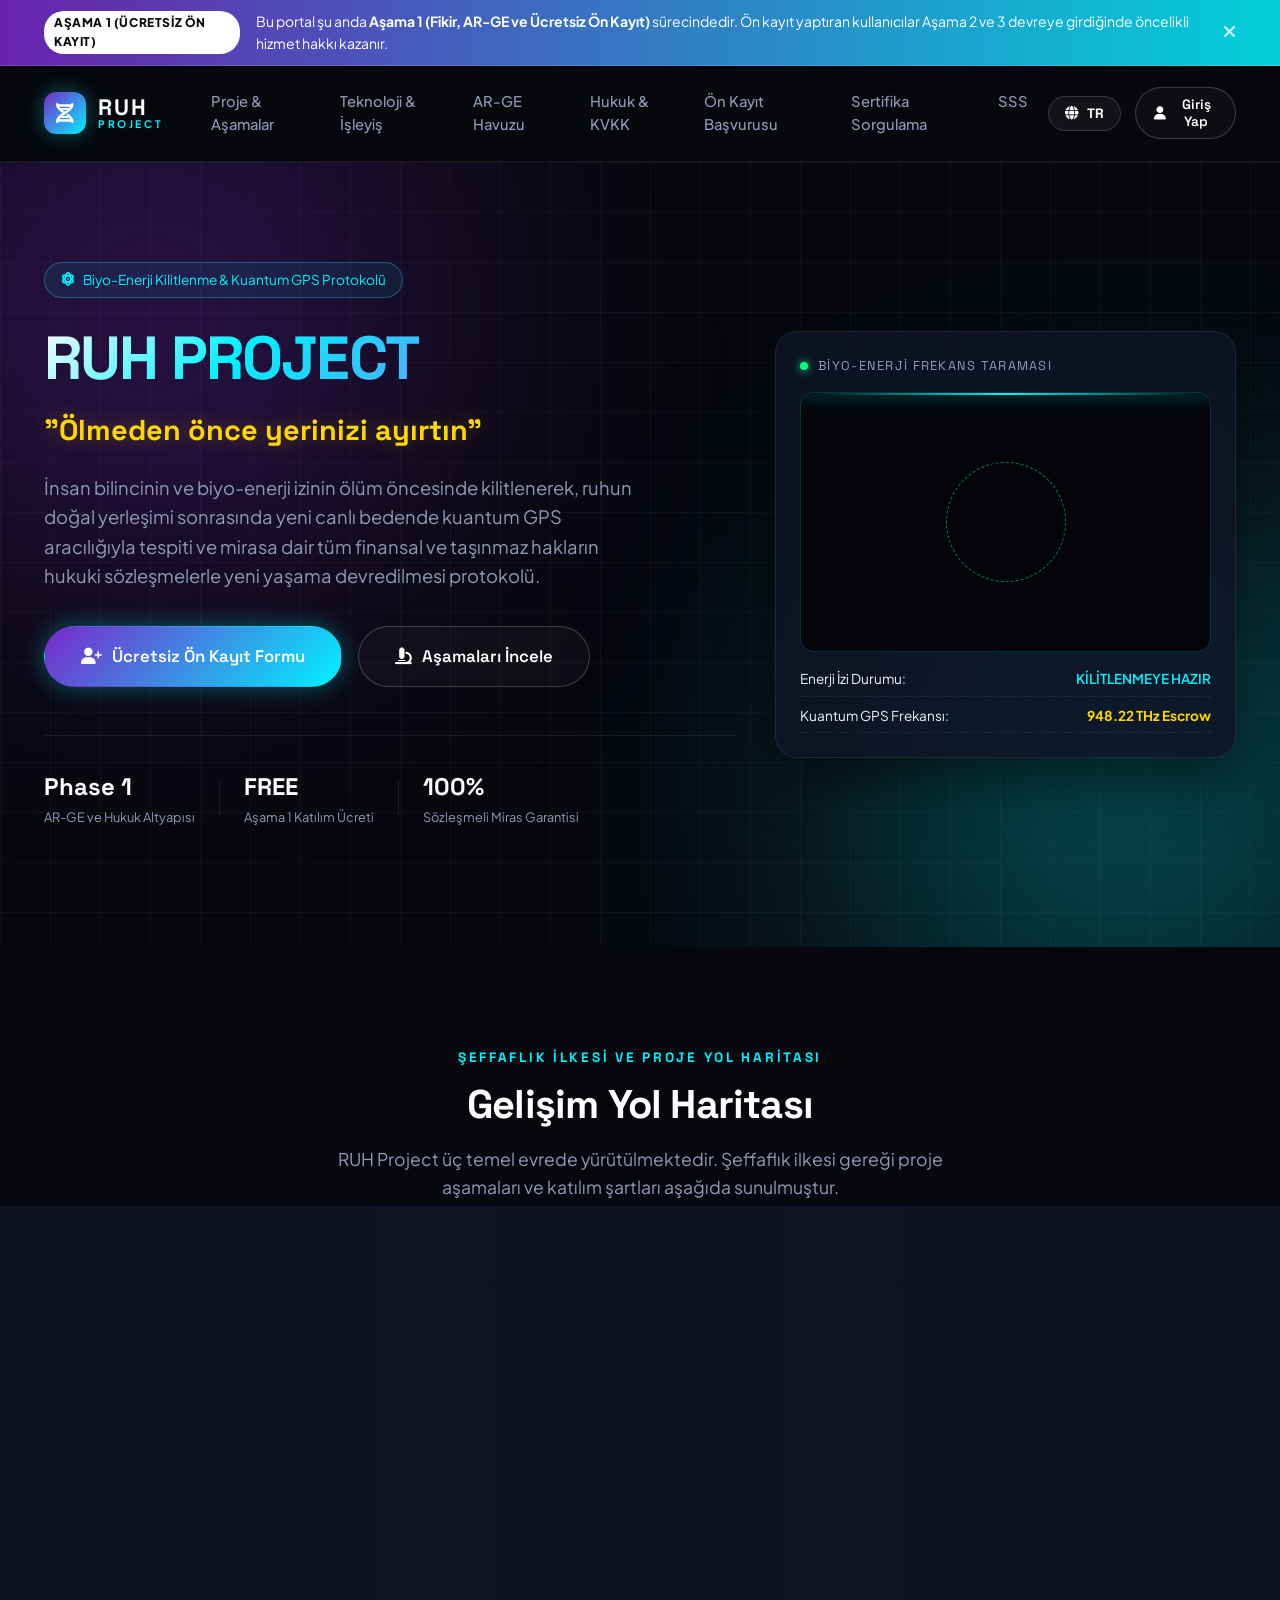
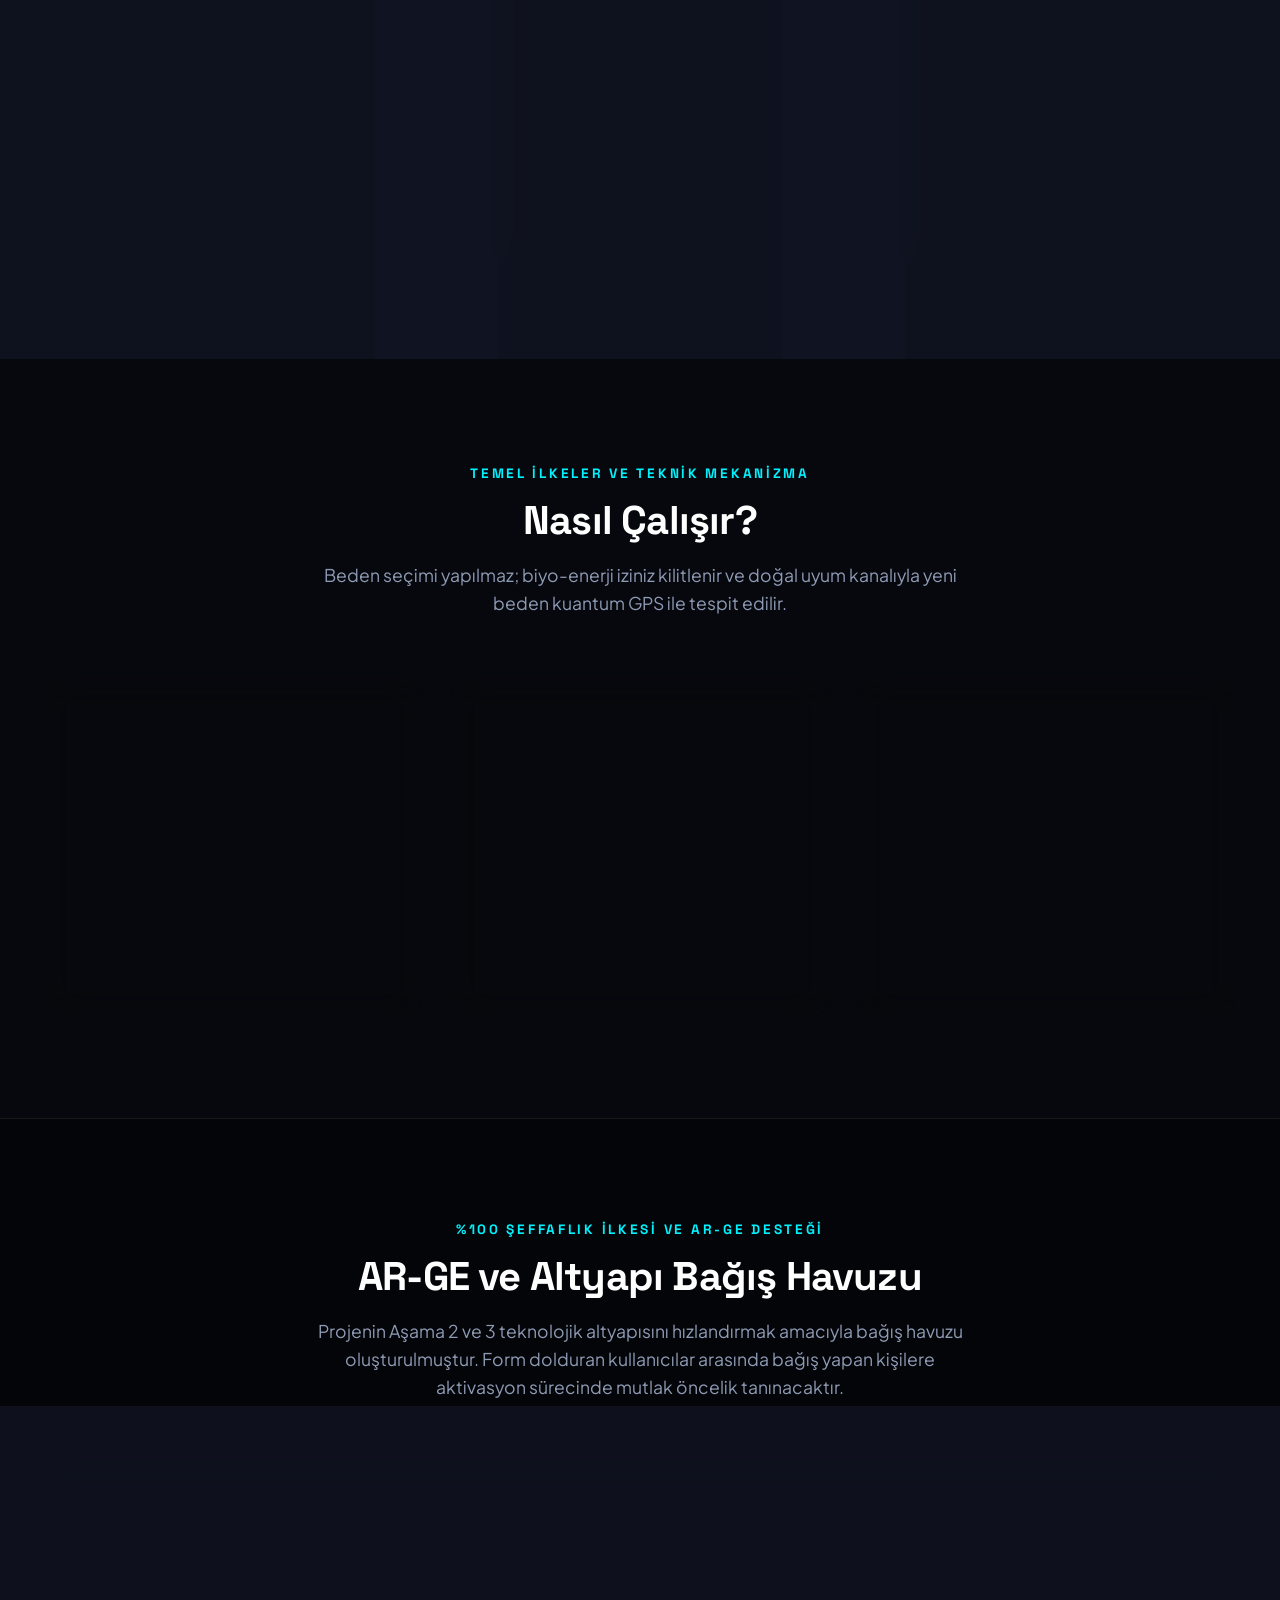
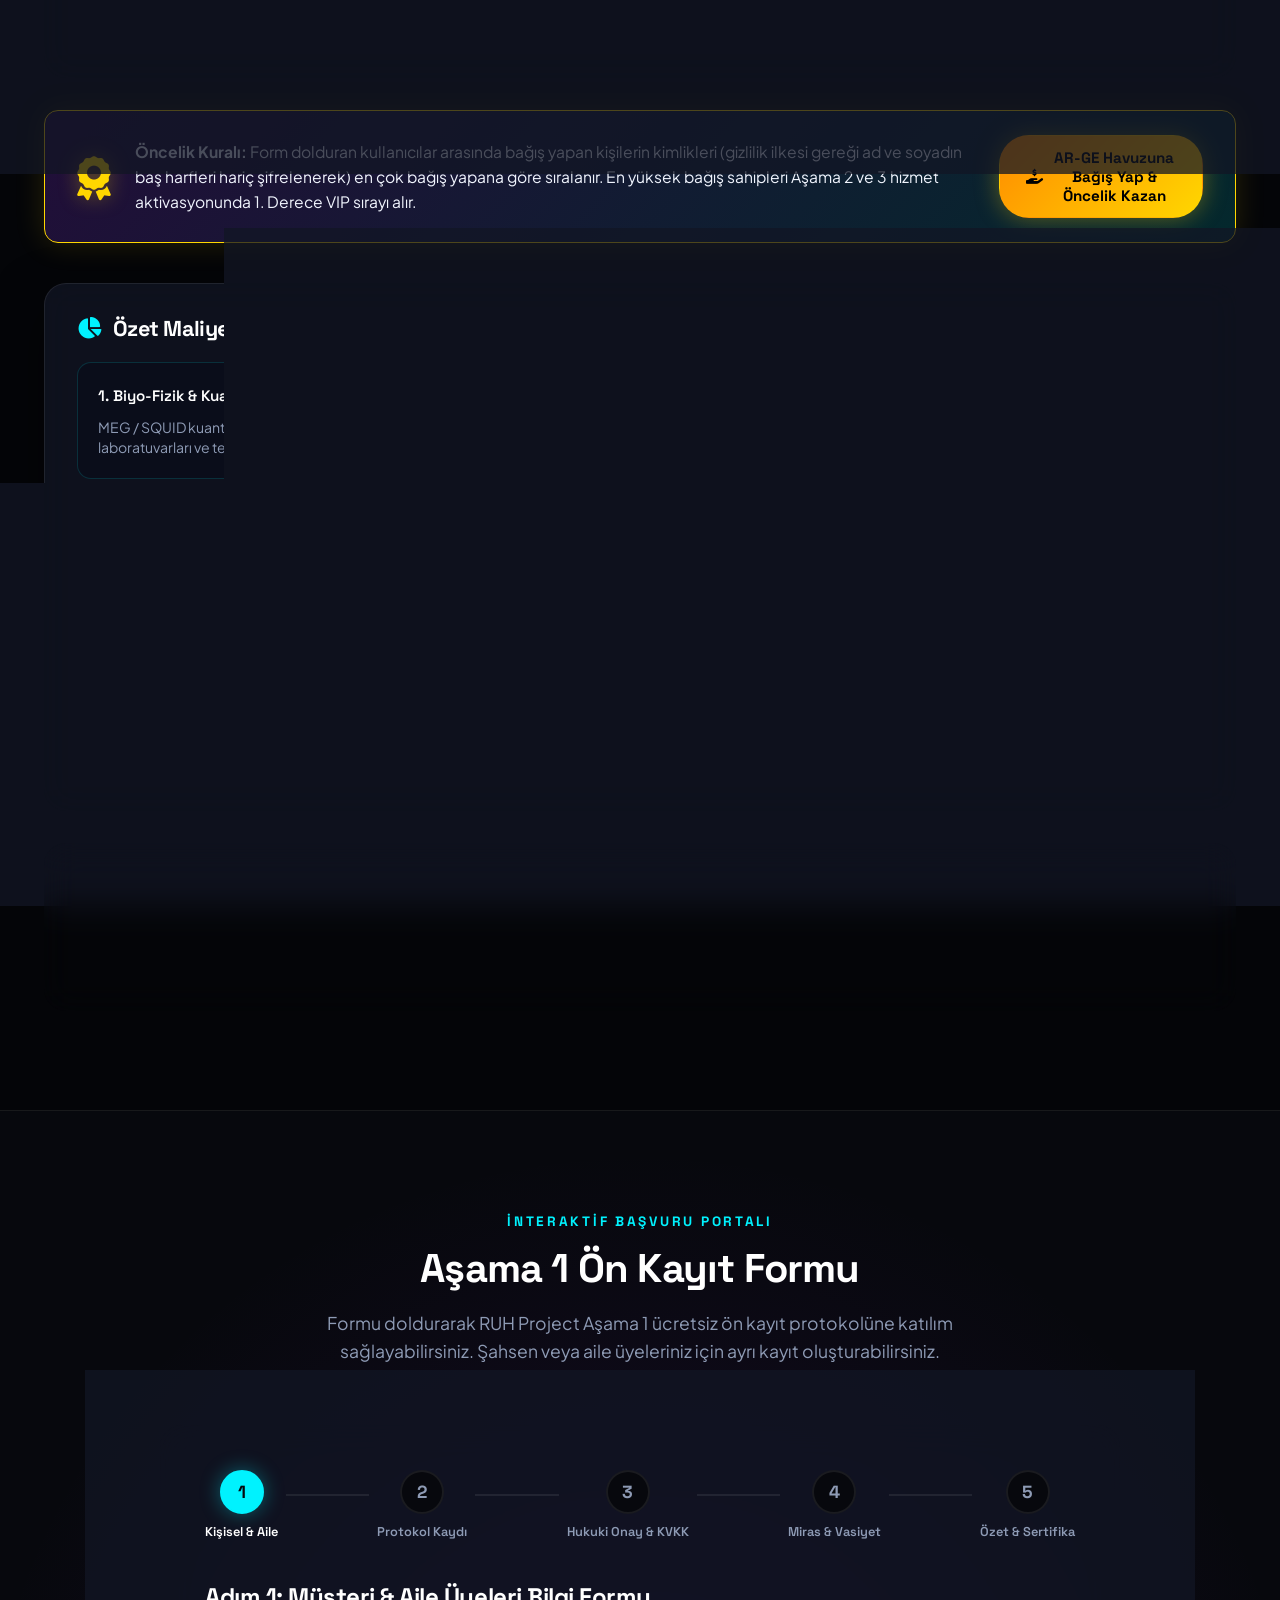
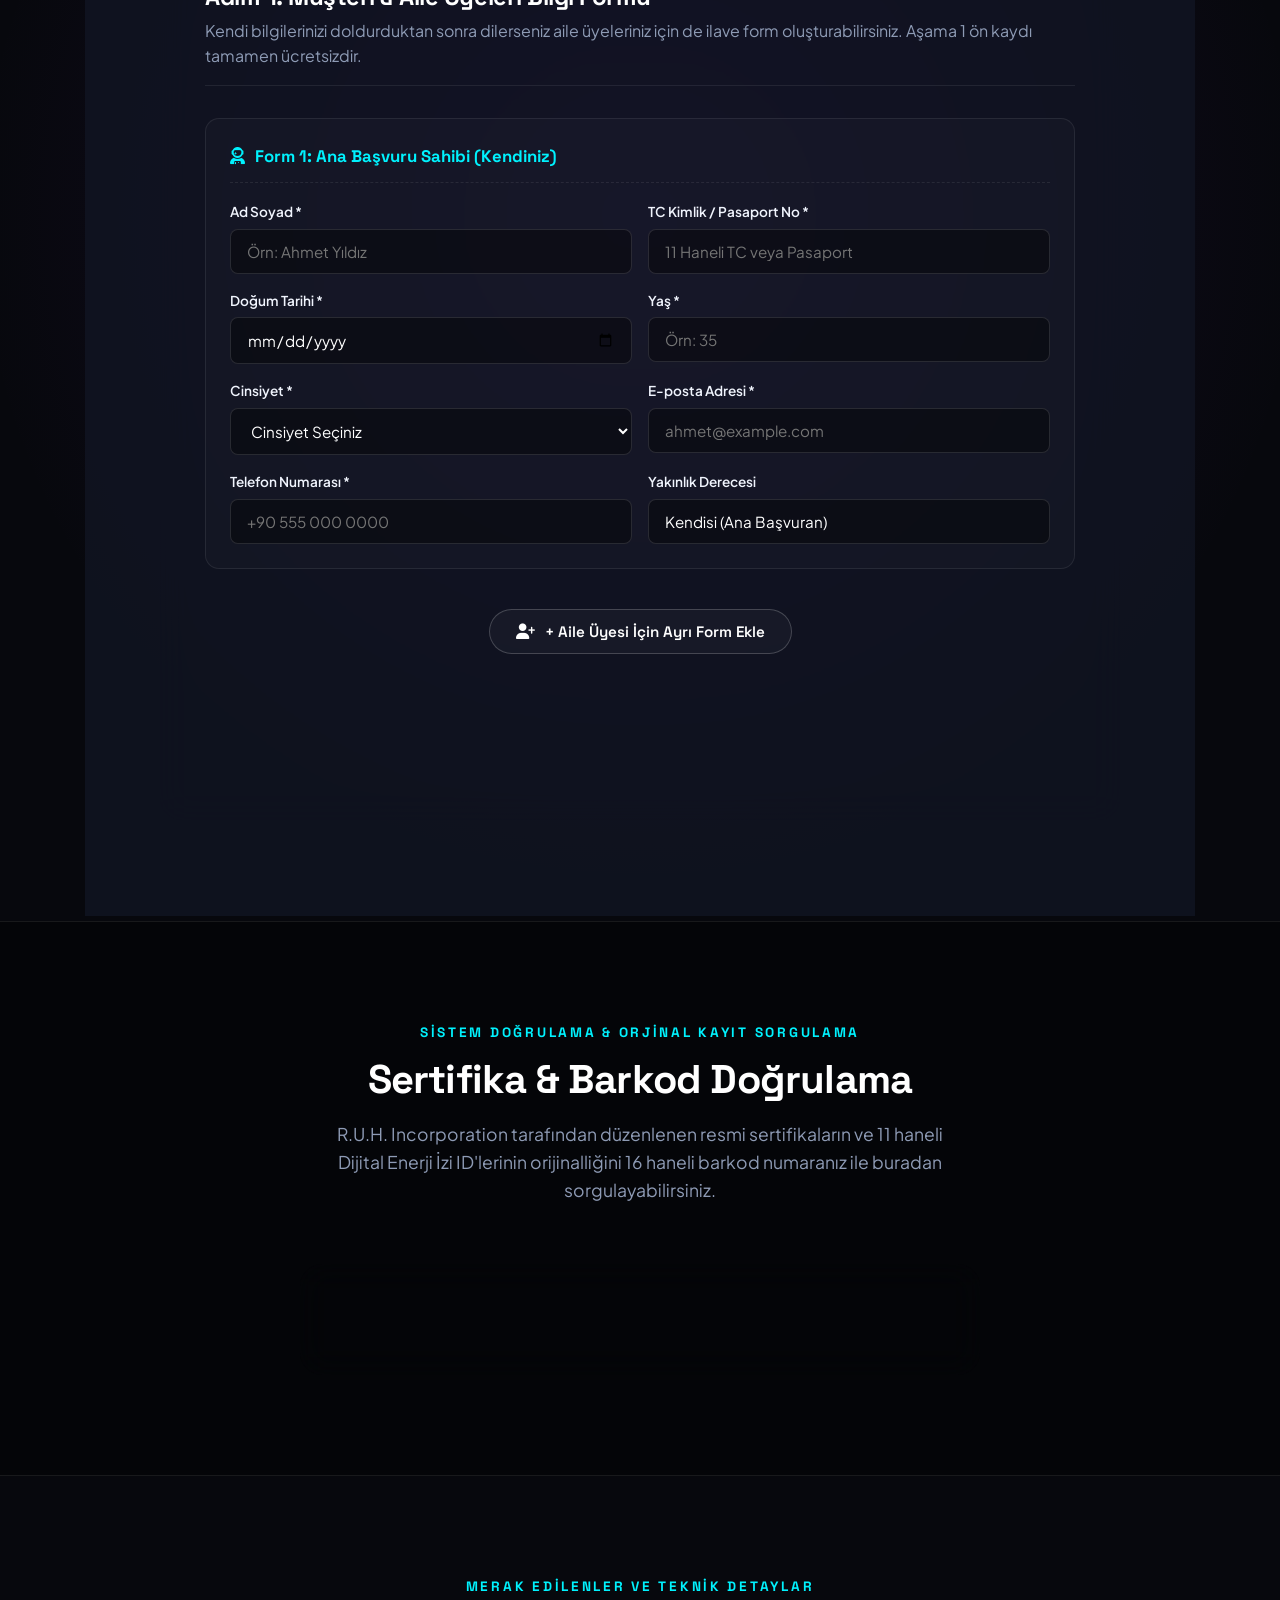
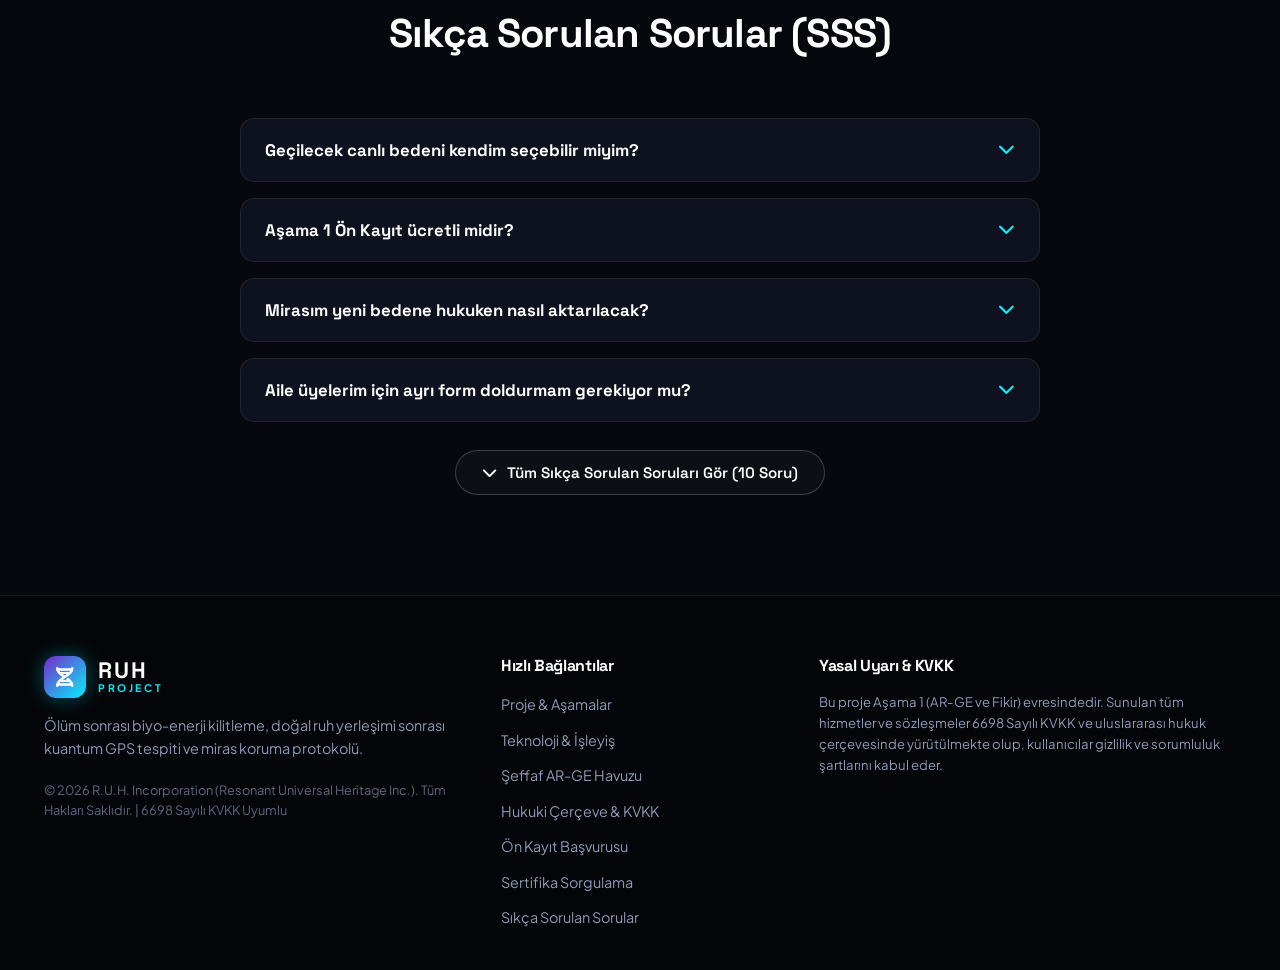
==== index.html @ 0f6e3794 "fix: Distribute  USD total R&D budget goal logically across Tier 1 (), Tier 2 ( /  cumulative), and " ====
<!DOCTYPE html>
<html lang="tr">
<head>
    <meta charset="UTF-8">
    <meta name="viewport" content="width=device-width, initial-scale=1.0">
    <title>RUH Project | Biyo-Enerji & Ruh Tespiti ve Miras Koruma Protokolü</title>
    <meta name="description" content="Ölmeden önce yerinizi ayırtın. RUH Project, ölüm sonrası biyo-enerji izi kilitleme, doğal ruh yerleşimi sonrası kuantum GPS tespiti ve sözleşmeli miras koruma protokolüdür.">
    <meta name="keywords" content="RUH Project, Ruh Tespiti, Biyo-Enerji Kilitleme, Miras Koruma, Escrow, KVKK, Kuantum GPS, Şeffaf Bağış, R.U.H. Incorporation">
    <meta name="author" content="Özkan Atasoy - RUH Project Team">
    <meta name="theme-color" content="#07080d">

    <!-- Open Graph / Facebook / LinkedIn Meta Tags -->
    <meta property="og:type" content="website">
    <meta property="og:url" content="https://ozkanatasoy.github.io/RUH-Project/">
    <meta property="og:title" content="RUH Project | Biyo-Enerji & Ruh Tespiti ve Miras Koruma Protokolü">
    <meta property="og:description" content="Ölmeden önce yerinizi ayırtın. Biyo-enerji izi kilitleme, kuantum GPS ile beden tespiti ve sözleşmeli miras devir altyapısı.">
    <meta property="og:image" content="https://images.unsplash.com/photo-1618005182384-a83a8bd57fbe?auto=format&fit=crop&w=1200&q=80">
    <meta property="og:site_name" content="RUH Project">

    <!-- Twitter Card Meta Tags -->
    <meta name="twitter:card" content="summary_large_image">
    <meta name="twitter:url" content="https://ozkanatasoy.github.io/RUH-Project/">
    <meta name="twitter:title" content="RUH Project | Reserve Your Place Before You Die">
    <meta name="twitter:description" content="Post-mortem bio-energy locking, Quantum GPS host body tracing following natural soul relocation, and legal estate escrow protocol.">
    <meta name="twitter:image" content="https://images.unsplash.com/photo-1618005182384-a83a8bd57fbe?auto=format&fit=crop&w=1200&q=80">

    <!-- Google Fonts -->
    <link rel="preconnect" href="https://fonts.googleapis.com">
    <link rel="preconnect" href="https://fonts.gstatic.com" crossorigin>
    <link href="https://fonts.googleapis.com/css2?family=Plus+Jakarta+Sans:wght@300;400;500;600;700;800&family=Space+Grotesk:wght@400;500;600;700&family=Libre+Barcode+39+Text&display=swap" rel="stylesheet">
    <!-- FontAwesome Icons -->
    <link rel="stylesheet" href="https://cdnjs.cloudflare.com/ajax/libs/font-awesome/6.4.0/css/all.min.css">
    <!-- Custom CSS -->
    <link rel="stylesheet" href="style.css">
</head>
<body class="lang-tr">
    
    <!-- Top Announcement Banner -->
    <div class="announcement-bar" id="announcementBar" role="region" aria-label="Announcement">
        <div class="container announcement-content">
            <span class="badge badge-pulse" data-i18n="announcementBadge">AŞAMA 1 (ÜCRETSİZ ÖN KAYIT)</span>
            <p data-i18n="announcementText">
                Bu portal şu anda <strong>Aşama 1 (Fikir, AR-GE ve Ücretsiz Ön Kayıt)</strong> sürecindedir. Ön kayıt yaptıran kullanıcılar Aşama 2 ve 3 devreye girdiğinde öncelikli hizmet hakkı kazanır.
            </p>
            <button class="announcement-close" id="closeAnnouncement" aria-label="Duyuruyu Kapat / Close Notice"><i class="fa-solid fa-xmark"></i></button>
        </div>
    </div>

    <!-- Navigation Bar -->
    <header class="navbar" id="navbar">
        <div class="container nav-container">
            <a href="#" class="logo" aria-label="RUH Project Ana Sayfa">
                <div class="logo-icon"><i class="fa-solid fa-dna"></i></div>
                <div class="logo-text">
                    <span class="logo-title">RUH</span>
                    <span class="logo-sub">PROJECT</span>
                </div>
            </a>

            <nav class="nav-menu" id="navMenu" aria-label="Ana Navigasyon">
                <a href="#about" class="nav-link" data-i18n="navAbout">Proje & Aşamalar</a>
                <a href="#mechanics" class="nav-link" data-i18n="navMechanics">Teknoloji & İşleyiş</a>
                <a href="#donations" class="nav-link" data-i18n="navDonations">AR-GE Havuzu</a>
                <a href="legal.html" class="nav-link" data-i18n="navLegal">Hukuk & KVKK</a>
                <a href="#apply" class="nav-link" data-i18n="navApply">Ön Kayıt Başvurusu</a>
                <a href="#verify" class="nav-link" data-i18n="navVerify">Sertifika Sorgulama</a>
                <a href="#faq" class="nav-link" data-i18n="navFaq">SSS</a>
            </nav>

            <div class="nav-actions">
                <!-- Language Toggle Button (Bir Solunda) -->
                <button class="lang-switch-btn" id="langToggleBtn" aria-label="Dil Değiştir / Switch Language" title="Dil Değiştir / Switch Language">
                    <i class="fa-solid fa-globe"></i>
                    <span id="langCurrentLabel">TR</span>
                </button>
                <!-- User Auth Profile Button (En Sağda) -->
                <button class="btn btn-outline btn-sm nav-user-btn" id="navUserBtn" aria-label="Kullanıcı Girişi / Profilim">
                    <i class="fa-solid fa-user"></i>
                    <span class="nav-user-label" data-i18n="navUserBtn">Giriş Yap</span>
                </button>
                <button class="hamburger" id="hamburgerBtn" aria-label="Menüyü Aç/Kapat" aria-expanded="false" aria-controls="navMenu">
                    <span></span><span></span><span></span>
                </button>
            </div>
        </div>
    </header>

    <!-- Main Content Area -->
    <main>
        <!-- Hero Section -->
        <section class="hero" id="hero">
            <div class="hero-bg-grid"></div>
            <div class="hero-glow hero-glow-1"></div>
            <div class="hero-glow hero-glow-2"></div>

            <div class="container hero-container">
                <div class="hero-content">
                    <div class="hero-tag">
                        <i class="fa-solid fa-atom"></i>
                        <span data-i18n="heroTag">Biyo-Enerji Kilitlenme & Kuantum GPS Protokolü</span>
                    </div>
                    <h1 class="hero-title">
                        <span class="gradient-text" data-i18n="heroTitleGrad">RUH PROJECT</span>
                    </h1>
                    <p class="hero-slogan" id="heroSlogan" data-i18n="heroSlogan">
                        "Ölmeden önce yerinizi ayırtın"
                    </p>
                    <p class="hero-description" data-i18n="heroDesc">
                        İnsan bilincinin ve biyo-enerji izinin ölüm öncesinde kilitlenerek, ruhun doğal yerleşimi sonrasında yeni canlı bedende kuantum GPS aracılığıyla tespiti ve mirasa dair tüm finansal ve taşınmaz hakların hukuki sözleşmelerle yeni yaşama devredilmesi protokolü.
                    </p>
                    <div class="hero-buttons">
                        <a href="#apply" class="btn btn-glow btn-lg" data-i18n="heroBtnApply">
                            <i class="fa-solid fa-user-plus"></i> Ücretsiz Ön Kayıt Formu
                        </a>
                        <a href="#about" class="btn btn-outline btn-lg" data-i18n="heroBtnExplore">
                            <i class="fa-solid fa-microscope"></i> Aşamaları İncele
                        </a>
                    </div>
                    <div class="hero-stats">
                        <div class="stat-item">
                            <span class="stat-num">Phase 1</span>
                            <span class="stat-label" data-i18n="statPhase">AR-GE ve Hukuk Altyapısı</span>
                        </div>
                        <div class="stat-divider"></div>
                        <div class="stat-item">
                            <span class="stat-num">FREE</span>
                            <span class="stat-label" data-i18n="statFee">Aşama 1 Katılım Ücreti</span>
                        </div>
                        <div class="stat-divider"></div>
                        <div class="stat-item">
                            <span class="stat-num">100%</span>
                            <span class="stat-label" data-i18n="statEscrow">Sözleşmeli Miras Garantisi</span>
                        </div>
                    </div>
                </div>

                <!-- Hero Interactive Visualizer Card -->
                <div class="hero-visual">
                    <div class="cyber-card visual-card">
                        <div class="card-header-line">
                            <span class="status-dot green"></span>
                            <span class="card-status-text" data-i18n="canvasStatus">BİYO-ENERJİ FREKANS TARAMASI</span>
                        </div>
                        <div class="canvas-wrapper">
                            <canvas id="energyCanvas" aria-label="Biyo-Enerji Sinyal Taraması Animasyonu"></canvas>
                            <div class="canvas-overlay">
                                <div class="reticle"></div>
                                <div class="scan-line"></div>
                            </div>
                        </div>
                        <div class="canvas-info">
                            <div class="info-row">
                                <span data-i18n="labelEnergyLock">Enerji İzi Durumu:</span>
                                <span class="highlight-cyan" data-i18n="statusLocked">KİLİTLENMEYE HAZIR</span>
                            </div>
                            <div class="info-row">
                                <span data-i18n="labelGPS">Kuantum GPS Frekansı:</span>
                                <span class="highlight-gold">948.22 THz Escrow</span>
                            </div>
                        </div>
                    </div>
                </div>
            </div>
        </section>

        <!-- Roadmap Notice Section -->
        <section class="section section-phases" id="about">
            <div class="container">
                <div class="section-header text-center">
                    <div class="section-subtitle" data-i18n="phaseSub">ŞEFFAFLIK İLKESİ VE PROJE YOL HARİTASI</div>
                    <h2 class="section-title" data-i18n="phaseTitle">Gelişim Yol Haritası</h2>
                    <p class="section-desc" data-i18n="phaseDesc">
                        RUH Project üç temel evrede yürütülmektedir. Şeffaflık ilkesi gereği proje aşamaları ve katılım şartları aşağıda sunulmuştur.
                    </p>
                </div>

                <div class="grid grid-3 phase-cards">
                    <!-- Phase 1 Card -->
                    <article class="cyber-card phase-card phase-1-card">
                        <div class="phase-badge phase-badge-1" data-i18n="phase1Badge">AŞAMA 1 (Şu An Aktif)</div>
                        <h3 class="phase-card-title" data-i18n="phase1Title">Aşama 1: Fikir, AR-GE & Ücretsiz Ön Kayıt</h3>
                        <p class="phase-card-desc" data-i18n="phase1Desc">
                            Müşteriler kişisel bilgi ve miras tercihlerini içeren formu doldurarak ücretsiz olarak ön kayıt yaptırır. Bu aşamada herhangi bir kayıt ücreti talep edilmez; biyo-fizik AR-GE ve uluslararası miras hukuku altyapısı modellenir.
                        </p>
                        <ul class="phase-list">
                            <li><i class="fa-solid fa-check-circle"></i> <span data-i18n="p1Check4">Hukuki Beyan ve Sorumluluk Şartları Kabulü</span></li>
                            <li><i class="fa-solid fa-check-circle"></i> <span data-i18n="p1Check1">Ücretsiz Kişisel Kaydı ve Biyo-Enerji Taslağı Oluşturma</span></li>
                        </ul>
                    </article>

                    <!-- Phase 2 Card -->
                    <article class="cyber-card phase-card phase-2-card">
                        <div class="phase-badge phase-badge-2" data-i18n="phase2Badge">AŞAMA 2 (AR-GE ve Altyapı Hazırlığı)</div>
                        <h3 class="phase-card-title" data-i18n="phase2Title">Aşama 2: Biyo-Enerji Kilitleme & Escrow Sözleşmeleri</h3>
                        <p class="phase-card-desc" data-i18n="phase2Desc">
                            Teknolojik biyo-tarama donanımları ve uluslararası banka escrow sözleşmeleri devreye girer. Ön kayıt yaptıran müşterilerin ölüm öncesi hücre ve bilinç frekansı protokole kilitlenir.
                        </p>
                        <ul class="phase-list">
                            <li><i class="fa-solid fa-shield-halved"></i> <span data-i18n="p2Check3">Aşama 1 sürecinde form doldurup bağış yapan sıralamaya göre önceliklendirilen kişiye özel aktivasyon</span></li>
                            <li><i class="fa-solid fa-shield-halved"></i> <span data-i18n="p2Check1">Ölüm Öncesi Hücresel Biyo-Enerji İzi Kilitleme</span></li>
                            <li><i class="fa-solid fa-shield-halved"></i> <span data-i18n="p2Check4">Kuantum Şifreli Dijital Miras Kasası Kurulumu</span></li>
                            <li><i class="fa-solid fa-shield-halved"></i> <span data-i18n="p2Check2">Miras Devir Protokolü, Vasiyetname Şablonu Hazırlığı ve Resmi Bankacılık Escrow Tescili</span></li>
                        </ul>
                    </article>

                    <!-- Phase 3 Card -->
                    <article class="cyber-card phase-card phase-3-card">
                        <div class="phase-badge phase-badge-3" data-i18n="phase3Badge">AŞAMA 3 (Planlanan Evre - Beklemede)</div>
                        <h3 class="phase-card-title" data-i18n="phase3Title">Aşama 3: Kuantum GPS Tespiti & Yeni Beden Tescili</h3>
                        <p class="phase-card-desc" data-i18n="phase3Desc">
                            Ruhun doğal süreçle yeni canlı bedende hayat bulmasıyla birlikte kuantum uydu ağı sinyali tespit eder. Hukuki kayyumlar marifetiyle tüm miras varlıkları resmi olarak yeni kimliğe devredilir.
                        </p>
                        <ul class="phase-list">
                            <li><i class="fa-solid fa-satellite-dish"></i> <span data-i18n="p3Check1">Yörünge Uyduları Destekli Kuantum GPS Yeri Tespiti</span></li>
                            <li><i class="fa-solid fa-user-shield"></i> <span data-i18n="p3Check3">Yeni Beden Kimliğine Vasiyet Şartlarının Aktarılması</span></li>
                            <li><i class="fa-solid fa-vault"></i> <span data-i18n="p3Check2">Banka Escrow ve Gayrimenkul Devirlerinin Gerçekleştirilmesi</span></li>
                            <li><i class="fa-solid fa-infinity"></i> <span data-i18n="p3Check4">Kesintisiz Yaşam ve Varlık Sürekliliği Garantisi</span></li>
                        </ul>
                    </article>
                </div>
            </div>
        </section>

        <!-- Core Technology & Rules Section -->
        <section class="section" id="mechanics">
            <div class="container">
                <div class="section-header text-center">
                    <div class="section-subtitle" data-i18n="mechSub">TEMEL İLKELER VE TEKNİK MEKANİZMA</div>
                    <h2 class="section-title" data-i18n="mechTitle">Nasıl Çalışır?</h2>
                    <p class="section-desc" data-i18n="mechDesc">
                        Beden seçimi yapılmaz; biyo-enerji iziniz kilitlenir ve doğal uyum kanalıyla yeni beden kuantum GPS ile tespit edilir.
                    </p>
                </div>

                <div class="grid grid-3 mechanics-grid">
                    <article class="cyber-card mechanic-card">
                        <div class="card-icon"><i class="fa-solid fa-fingerprint"></i></div>
                        <h4 data-i18n="mechCard1Title">1. Enerji İzi Kilitleme</h4>
                        <p data-i18n="mechCard1Desc">
                            Ölüm öncesinde kişinin hücre ve bilincine özel elektro-manyetik biyo-enerji frekansı taranarak dijital protokole kilitlenir. Firma veya müşteri geçilecek bedeni seçemez.
                        </p>
                    </article>

                    <article class="cyber-card mechanic-card">
                        <div class="card-icon"><i class="fa-solid fa-location-dot"></i></div>
                        <h4 data-i18n="mechCard2Title">2. Kuantum GPS Tespiti</h4>
                        <p data-i18n="mechCard2Desc">
                            Ruhun yeni canlı bedende hayat bulmasıyla birlikte, kilitlenen biyo-enerji izinin yaydığı frekans sinyali sayesinde yeni bedenin konumu nokta atışı tespit edilir.
                        </p>
                    </article>

                    <article class="cyber-card mechanic-card">
                        <span class="badge-optional-tag" data-i18n="badgeOptional">İsteğe Bağlı</span>
                        <div class="card-icon"><i class="fa-solid fa-file-contract"></i></div>
                        <h4 data-i18n="mechCard3Title">3. Hukuki Miras Transferi</h4>
                        <p data-i18n="mechCard3Desc">
                            Belirlenen vasiyetname ve bankacılık escrow sözleşmeleri doğrultusunda, kişinin önceki yaşamındaki tüm mal varlığı ve taşınmazları resmi devir süreciyle yeni kimliğine garanti edilir.
                        </p>
                    </article>
                </div>
            </div>
        </section>

        <!-- Transparent R&D Donation Pool & Encrypted Leaderboard Section -->
        <section class="section section-dark section-donations" id="donations">
            <div class="container">
                <div class="section-header text-center">
                    <div class="section-subtitle" data-i18n="donationSub">%100 ŞEFFAFLIK İLKESİ VE AR-GE DESTEĞİ</div>
                    <h2 class="section-title" data-i18n="donationTitle">AR-GE ve Altyapı Bağış Havuzu</h2>
                    <p class="section-desc" data-i18n="donationDesc">
                        Projenin Aşama 2 ve 3 teknolojik altyapısını hızlandırmak amacıyla bağış havuzu oluşturulmuştur. Form dolduran kullanıcılar arasında bağış yapan kişilere aktivasyon sürecinde mutlak öncelik tanınacaktır.
                    </p>
                </div>

                <!-- Crowdfunding Progress Container -->
                <div class="cyber-card donation-progress-card">
                    <div class="donation-progress-header">
                        <span class="progress-title" data-i18n="donateTargetHeader">Şeffaf AR-GE İlerleme Durumu</span>
                        <span class="progress-percentage-label" id="donationProgressPercentage">%0.0</span>
                    </div>
                    <div class="progress-bar-container">
                        <div class="progress-bar-fill" id="donationProgressBarFill" style="width: 0.0%;"></div>
                    </div>
                    <div class="donation-stats-row">
                        <div>
                            <span class="stat-label-dim" data-i18n="donateRaisedLabel">Toplanan Bağış:</span>
                            <strong class="highlight-cyan stat-value-lg" id="totalRaisedAmount">$0 USD</strong>
                        </div>
                        <div>
                            <span class="stat-label-dim" data-i18n="donateTargetLabel">Hedeflanan AR-GE Fonu:</span>
                            <strong class="highlight-gold stat-value-lg" id="targetGoalAmount">$100,000,000 USD</strong>
                        </div>
                    </div>
                </div>

                <!-- Priority Notice Callout Box -->
                <div class="priority-callout-box">
                    <div class="callout-icon"><i class="fa-solid fa-award"></i></div>
                    <div class="callout-content">
                        <p data-i18n="donatePriorityNotice">
                            <strong>Öncelik Kuralı:</strong> Form dolduran kullanıcılar arasında bağış yapan kişilerin kimlikleri (gizlilik ilkesi gereği ad ve soyadın baş harfleri hariç şifrelenerek) en çok bağış yapana göre sıralanır. En yüksek bağış sahipleri Aşama 2 ve 3 hizmet aktivasyonunda 1. Derece VIP sırayı alır.
                        </p>
                    </div>
                    <button type="button" class="btn btn-gold btn-md" id="openDonationModalBtn">
                        <i class="fa-solid fa-hand-holding-dollar"></i> <span data-i18n="btnOpenDonateModal">AR-GE Havuzuna Bağış Yap & Öncelik Kazan</span>
                    </button>
                </div>

                <!-- Detailed R&D Cost Breakdown Card ($100M Budget) -->
                <div class="cyber-card cost-breakdown-card" style="margin-top: 32px; margin-bottom: 32px;">
                    <h3 class="leaderboard-card-title" style="margin-bottom: 20px;">
                        <i class="fa-solid fa-chart-pie highlight-cyan"></i> <span data-i18n="costBreakdownTitle">Özet Maliyet Kalemleri ve AR-GE İhtiyacı ($100M Bütçe)</span>
                    </h3>
                    <div class="grid grid-2 cost-items-grid">
                        <div class="cost-item-box">
                            <div class="cost-item-header">
                                <span class="cost-item-title" data-i18n="costItem1Title">1. Biyo-Fizik & Kuantum Sensör Donanımı</span>
                                <strong class="highlight-gold" data-i18n="costItem1Amount">$35,000,000 USD</strong>
                            </div>
                            <p data-i18n="costItem1Desc">MEG / SQUID kuantum biyotarama donanımları, hücresel frekans kilitleme laboratuvarları ve temiz oda imalatı.</p>
                        </div>

                        <div class="cost-item-box">
                            <div class="cost-item-header">
                                <span class="cost-item-title" data-i18n="costItem2Title">2. Kuantum GPS & Yörünge Uydu Ağı</span>
                                <strong class="highlight-cyan" data-i18n="costItem2Amount">$30,000,000 USD</strong>
                            </div>
                            <p data-i18n="costItem2Desc">LEO uydu bant genişliği, kuantum transponder kiralama ve nokta atışı sinyal nirengi algoritmaları.</p>
                        </div>

                        <div class="cost-item-box">
                            <div class="cost-item-header">
                                <span class="cost-item-title" data-i18n="costItem3Title">3. Uluslararası Miras Hukuku & Escrow</span>
                                <strong class="highlight-gold" data-i18n="costItem3Amount">$15,000,000 USD</strong>
                            </div>
                            <p data-i18n="costItem3Desc">Çoklu ülke miras devir trustları, bankacılık escrow anlaşmaları ve kuantum şifreli vasiyet kasası.</p>
                        </div>

                        <div class="cost-item-box">
                            <div class="cost-item-header">
                                <span class="cost-item-title" data-i18n="costItem4Title">4. Uzman Kadro & Operasyonel Güvenlik</span>
                                <strong class="highlight-cyan" data-i18n="costItem4Amount">$20,000,000 USD</strong>
                            </div>
                            <p data-i18n="costItem4Desc">Kuantum fizikçileri, nörologlar, hukukçular ve siber güvenlik/ISO sertifikasyon altyapısı.</p>
                        </div>
                    </div>

                    <!-- Target Funding Progress Tiers Box -->
                    <div class="funding-tiers-box" style="margin-top: 24px; padding-top: 20px; border-top: 1px solid rgba(255,255,255,0.1);">
                        <h4 style="font-size: 1rem; color: var(--text-muted); margin-bottom: 12px;" data-i18n="fundingTiersTitle">$100M Dolar Toplam AR-GE Fonu Kademeli Dağılım Seviyeleri</h4>
                        <ul class="tier-milestones-list" style="list-style: none; padding: 0; margin: 0; display: flex; flex-direction: column; gap: 8px; font-size: 0.92rem;">
                            <li><i class="fa-solid fa-flag-checkered highlight-cyan"></i> <span data-i18n="tier1Label">Seviye 1 (%15 Pay): $15,000,000 USD - Uluslararası Miras Escrow Trustları & Siber Güvenlik</span></li>
                            <li><i class="fa-solid fa-rocket highlight-purple"></i> <span data-i18n="tier2Label">Seviye 2 (%35 Pay - Toplam $50M): $35,000,000 USD - Biyo-Fizik Kuantum Sensör Donanımları & Laboratuvar İmalatı</span></li>
                            <li><i class="fa-solid fa-crown highlight-gold"></i> <strong data-i18n="tier3Label">Seviye 3 (%50 Pay - Tam Hedef $100M): $50,000,000 USD - Kuantum GPS Yörünge Uydu Ağı & Tam Operasyon (Ana Hedef)</strong></li>
                        </ul>
                    </div>
                </div>

                <!-- Encrypted Donor Leaderboard Table -->
                <div class="cyber-card leaderboard-card">
                    <h3 class="leaderboard-card-title" data-i18n="leaderboardHeader">
                        <i class="fa-solid fa-trophy highlight-gold"></i> Şifreli Bağışçı Sıralama Tablosu (En Yüksek Bağış Sıralaması)
                    </h3>
                    <div class="table-responsive">
                        <table class="leaderboard-table">
                            <thead>
                                <tr>
                                    <th data-i18n="thRank">Sıra</th>
                                    <th data-i18n="thIdentity">Şifreli Kimlik / İnisiyaller</th>
                                    <th data-i18n="thAmount">Bağış Miktarı</th>
                                    <th data-i18n="thPriority">Aktivasyon Öncelik Derecesi</th>
                                </tr>
                            </thead>
                            <tbody id="donorLeaderboardBody">
                                <!-- Dynamic Leaderboard Rows Rendered via JS -->
                            </tbody>
                        </table>
                    </div>
                </div>

            </div>
        </section>

        <!-- Interactive Multi-Step Registration Form Section -->
        <section class="section section-apply" id="apply">
            <div class="container">
                <div class="section-header text-center">
                    <div class="section-subtitle" data-i18n="wizardSub">İNTERAKTİF BAŞVURU PORTALI</div>
                    <h2 class="section-title" data-i18n="wizardTitle">Aşama 1 Ön Kayıt Formu</h2>
                    <p class="section-desc" data-i18n="wizardDesc">
                        Formu doldurarak RUH Project Aşama 1 ücretsiz ön kayıt protokolüne katılım sağlayabilirsiniz. Şahsen veya aile üyeleriniz için ayrı kayıt oluşturabilirsiniz.
                    </p>
                </div>

                <!-- Wizard Card Container -->
                <div class="cyber-card wizard-card">
                    
                    <!-- Wizard Progress Indicator -->
                    <div class="wizard-steps-header" role="tablist" aria-label="Başvuru Adımları">
                        <div class="step-indicator active" data-step="1" role="tab" aria-selected="true">
                            <div class="step-number">1</div>
                            <div class="step-label" data-i18n="step1Header">Kişisel & Aile</div>
                        </div>
                        <div class="step-line"></div>
                        <div class="step-indicator" data-step="2" role="tab" aria-selected="false">
                            <div class="step-number">2</div>
                            <div class="step-label" data-i18n="step2Header">Protokol Kaydı</div>
                        </div>
                        <div class="step-line"></div>
                        <div class="step-indicator" data-step="3" role="tab" aria-selected="false">
                            <div class="step-number">3</div>
                            <div class="step-label" data-i18n="step3Header">Hukuki Onay & KVKK</div>
                        </div>
                        <div class="step-line"></div>
                        <div class="step-indicator" data-step="4" role="tab" aria-selected="false">
                            <div class="step-number">4</div>
                            <div class="step-label" data-i18n="step4Header">Miras & Vasiyet</div>
                        </div>
                        <div class="step-line"></div>
                        <div class="step-indicator" data-step="5" role="tab" aria-selected="false">
                            <div class="step-number">5</div>
                            <div class="step-label" data-i18n="step5Header">Özet & Sertifika</div>
                        </div>
                    </div>

                    <!-- Step Panels Container -->
                    <form id="ruhWizardForm" onsubmit="return false;">
                        
                        <!-- STEP 1: Personal & Family Member Information -->
                        <div class="wizard-step-panel active" id="stepPanel1" role="tabpanel">
                            <div class="panel-heading">
                                <h3 data-i18n="step1Title">Adım 1: Müşteri & Aile Üyeleri Bilgi Formu</h3>
                                <p data-i18n="step1Subtitle">
                                    Kendi bilgilerinizi doldurduktan sonra dilerseniz aile üyeleriniz için de ilave form oluşturabilirsiniz. Aşama 1 ön kaydı tamamen ücretsizdir.
                                </p>
                            </div>

                            <!-- Family Dynamic Forms Wrapper -->
                            <div id="familyFormsContainer" class="family-forms-container">
                                <!-- Primary Form (Form 1) -->
                                <div class="family-member-card" data-member-index="1">
                                    <div class="member-card-header">
                                        <span class="member-card-title">
                                            <i class="fa-solid fa-user-astronaut"></i> <span data-i18n="formTitle1">Form 1: Ana Başvuru Sahibi (Kendiniz)</span>
                                        </span>
                                    </div>
                                    <div class="form-grid">
                                        <div class="form-group">
                                            <label data-i18n="lblFullName">Ad Soyad *</label>
                                            <input type="text" class="form-control" name="fullName_1" placeholder="Örn: Ahmet Yıldız" data-i18n-placeholder="phFullName" required>
                                        </div>
                                        <div class="form-group">
                                            <label data-i18n="lblIdentity">TC Kimlik / Pasaport No *</label>
                                            <input type="text" class="form-control" name="identityNo_1" placeholder="11 Haneli TC veya Pasaport" data-i18n-placeholder="phIdentity" required>
                                        </div>
                                        <div class="form-group">
                                            <label data-i18n="lblBirthDate">Doğum Tarihi *</label>
                                            <input type="date" class="form-control" name="birthDate_1" required>
                                        </div>
                                        <div class="form-group">
                                            <label data-i18n="lblAge">Yaş *</label>
                                            <input type="number" class="form-control" name="age_1" placeholder="Örn: 35" data-i18n-placeholder="phAge" min="1" max="120" required>
                                        </div>
                                        <div class="form-group">
                                            <label data-i18n="lblGender">Cinsiyet *</label>
                                            <select class="form-control" name="gender_1" required>
                                                <option value="" disabled selected data-i18n="optGenderSelect">Cinsiyet Seçiniz</option>
                                                <option value="male" data-i18n="optGenderMale">Erkek</option>
                                                <option value="female" data-i18n="optGenderFemale">Kadın</option>
                                                <option value="other" data-i18n="optGenderOther">Diğer / Belirtmek İstemiyorum</option>
                                            </select>
                                        </div>
                                        <div class="form-group">
                                            <label data-i18n="lblEmail">E-posta Adresi *</label>
                                            <input type="email" class="form-control" name="email_1" placeholder="ahmet@example.com" data-i18n-placeholder="phEmail" required>
                                        </div>
                                        <div class="form-group">
                                            <label data-i18n="lblPhone">Telefon Numarası *</label>
                                            <input type="tel" class="form-control" name="phone_1" placeholder="+90 555 000 0000" data-i18n-placeholder="phPhone" required>
                                        </div>
                                        <div class="form-group">
                                            <label data-i18n="lblRelation">Yakınlık Derecesi</label>
                                            <input type="text" class="form-control" name="relation_1" value="Kendisi (Ana Başvuran)" data-i18n-placeholder="phRelationSelf" readonly>
                                        </div>
                                    </div>
                                </div>
                            </div>

                            <!-- Add Member Control -->
                            <div class="add-member-wrapper">
                                <button type="button" class="btn btn-outline btn-add-member" id="addMemberBtn">
                                    <i class="fa-solid fa-user-plus"></i> <span data-i18n="btnAddFamily">+ Aile Üyesi İçin Ayrı Form Ekle</span>
                                </button>
                            </div>
                        </div>

                        <!-- STEP 2: Single Protocol Card Selection -->
                        <div class="wizard-step-panel" id="stepPanel2" role="tabpanel">
                            <div class="panel-heading">
                                <h3 data-i18n="step2Title">Adım 2: Aşama 1 Ön Kayıt Protokolü</h3>
                                <p data-i18n="step2Subtitle">
                                    Aşama 1 ön kayıt katılımı tamamen ücretsizdir. Bu adımda protokol kaydınız onaylanarak Aşama 2 ve 3 devreye girdiğinde öncelikli aktivasyon sıranız güvenceye alınır.
                                </p>
                            </div>

                            <!-- Single Protocol Card Wrapper -->
                            <div class="single-protocol-wrapper">
                                <div class="cyber-card tier-card single-protocol-card active" tabindex="0">
                                    <div class="tier-badge gold-badge">FREE PRE-REGISTRATION</div>
                                    <h3 data-i18n="singleProtoTitle">Aşama 1 Ön Kayıt Protokolü</h3>
                                    <div class="tier-price" data-i18n="singleProtoPrice">$0 <span>/ Aşama 1 Ücretsiz Ön Kayıt</span></div>
                                    <p data-i18n="singleProtoDesc">Profil taslağı oluşturma, vasiyetname escrow hazırlığı ve Aşama 2 & 3 aktivasyon önceliği garantisi kapsayan resmi protokol kaydı.</p>
                                    <ul class="tier-features">
                                        <li><i class="fa-solid fa-check"></i> <span data-i18n="singleFeat1">Aşama 1 Ücretsiz Katılım Hakkı</span></li>
                                        <li><i class="fa-solid fa-check"></i> <span data-i18n="singleFeat2">Profil Taslağı</span></li>
                                        <li><i class="fa-solid fa-check"></i> <span data-i18n="singleFeat3">Aşama 2 ve 3 Hizmet Aktivasyon Sıra Garantisi</span></li>
                                    </ul>
                                    <button type="button" class="btn btn-gold btn-select-tier" data-i18n="btnSelected">Protokol Kaydı Aktif</button>
                                </div>
                            </div>

                            <!-- Live Calculator Summary Box -->
                            <div class="calculator-summary-box" style="margin-top: 24px;">
                                <div class="calc-row">
                                    <span data-i18n="calcFormCount">Toplam Kayıtlı Kişi Sayısı:</span>
                                    <strong id="calcMemberCount">1 Kişi</strong>
                                </div>
                                <div class="calc-row">
                                    <span data-i18n="calcSelectedTier">Seçilen Protokol:</span>
                                    <strong id="calcTierName">Aşama 1 Ön Kayıt Protokolü (Aşama 1 Ücretsiz)</strong>
                                </div>
                                <div class="calc-divider"></div>
                                <div class="calc-row total-row">
                                    <span data-i18n="calcTotal">Aşama 1 Katılım Ücreti:</span>
                                    <strong id="calcTotalAmount" class="gradient-text-gold">$0 USD (Ücretsiz Ön Kayıt)</strong>
                                </div>
                            </div>
                        </div>

                        <!-- STEP 3: Legal Disclaimers & KVKK Privacy Authorization -->
                        <div class="wizard-step-panel" id="stepPanel3" role="tabpanel">
                            <div class="panel-heading">
                                <h3 data-i18n="step3Title">Adım 3: Hukuki Çerçeve ve KVKK Gizlilik Sözleşmesi</h3>
                                <p data-i18n="step3Subtitle">
                                    RUH Project Aşama 1 ön kayıt kapsamında bütün sorumluluğun ve 6698 Sayılı KVKK gizlilik şartlarının kullanıcı tarafından kabul edildiğine dair resmi hukuki metin aşağıdadır.
                                </p>
                            </div>

                            <!-- Scrollable Contract Box -->
                            <div class="contract-scroll-box" id="contractBox" tabindex="0" aria-label="Sözleşme Metni">
                                <h4 data-i18n="contractHeader">RUH PROJECT AŞAMA 1 ÖN KAYIT VE HUKUKİ SORUMLULUK SÖZLEŞMESİ</h4>
                                <p data-i18n="contractP1">
                                    <strong>Madde 1 - Taraflar ve Konu:</strong> İşbu sözleşme, R.U.H. Incorporation (Resonant Universal Heritage Inc.) ("Firma") ile bu platform üzerinden ücretsiz ön kayıt formunu dolduran "Müşteri" arasında akdedilmiştir. Konu, Aşama 1 (Fikir ve AR-GE) süreci şartlarının ve Aşama 2 & 3 öncelik haklarının belirlenmesidir.
                                </p>
                                <p data-i18n="contractP2">
                                    <strong>Madde 2 - Şeffaflık ve Ücretsiz Ön Kayıt Beyanı:</strong> Müşteri, projenin mevcut durumda bir AR-GE ve fikir aşamasında olduğunu, Aşama 1 kaydının ücretsiz olduğunu ve gelecekteki hizmet aktivasyonları için sırasını güvenceye aldığını kabul eder.
                                </p>
                                <p data-i18n="contractP3">
                                    <strong>Madde 3 - Beden Seçim Sınırlaması:</strong> Müşteri, sonraki yaşamında hangi canlı bedene geçeceğini kendisinin veya Firmanın seçemeyeceğini bilmekte ve kabul etmektedir. Süreç tamamen ölüm öncesi kilitlenen biyo-enerji frekansı ve kuantum GPS tespiti esasına dayanır.
                                </p>
                                <p data-i18n="contractP4">
                                    <strong>Madde 4 - Sorumluluk Reddi ve Hizmet Önceliği:</strong> Müşteri, söz konusu hizmetin doğası gereği bilimsel ve hukuki AR-GE süreçlerine bağlı olduğunu, sonraki aşamalar devreye girdiğinde ön kayıtlı müşterilerin ilk ve öncelikli sıradan yararlanacağını kabul eder.
                                </p>
                                <p data-i18n="contractP5">
                                    <strong>Madde 5 - 6698 Sayılı KVKK ve Gizlilik Politikası:</strong> Müşteriye ait kişisel veriler (Ad, Soyad, TC Kimlik No, İletişim Bilgileri) ve biyo-enerji profil taslağı 6698 Sayılı Kişisel Verilerin Korunması Kanunu (KVKK) ve Avrupa Genel Veri Koruma Tüzüğü (GDPR) uyumlu Post-Kuantum Şifreleme (PQC) standartlarında saklanır. Bağışçı sıralama tablosunda gizlilik prensibi gereği ad ve soyadlar şifreli gösterilir (Örn: A**** Y****). Müşteri verilerinin tescil ve doğrulanma amacıyla işlenmesini açık rızası ile kabul eder.
                                </p>
                            </div>

                            <!-- Dual Checkboxes: Contract & KVKK Privacy -->
                            <div class="contract-checkboxes" style="display: flex; flex-direction: column; gap: 14px; margin-top: 20px;">
                                <label class="checkbox-container">
                                    <input type="checkbox" id="chkTerms" required>
                                    <span class="checkmark"></span>
                                    <span data-i18n="chkTermsText">Yukarıdaki hukuki sözleşmeyi okudum, anladım ve Aşama 1 ön kayıt şartlarını ve tüm sorumluluğu kabul ediyorum. *</span>
                                </label>
                                
                                <label class="checkbox-container">
                                    <input type="checkbox" id="chkKvkk" required>
                                    <span class="checkmark"></span>
                                    <span data-i18n="chkKvkkText">6698 Sayılı KVKK ve Gizlilik Politikası Aydınlatma Metni'ni okudum, kişisel verilerimin, biyo-enerji taslağımın ve vasiyet bilgilerimin şifrelenerek işlenmesini onaylıyorum. *</span>
                                </label>
                            </div>
                        </div>

                        <!-- STEP 4: Inheritance Rights & Will Generation -->
                        <div class="wizard-step-panel" id="stepPanel4" role="tabpanel">
                            <div class="panel-heading">
                                <h3 data-i18n="step4Title">Adım 4: Miras Devir Seçimi & Vasiyetname Şablonu</h3>
                                <p data-i18n="step4Subtitle">
                                    İsteyen müşteriler mevcut finansal ve taşınmaz haklarını bir sonraki canlı bedenine aktarabilir. Sözleşmeler hukuki çerçevede banka ve resmi organlarca ölüm sonrası yürütülecektir.
                                </p>
                            </div>

                            <!-- Inheritance Choice Toggles -->
                            <div class="inheritance-choice-box" role="radiogroup" aria-label="Miras Aktarım Tercihi">
                                <label class="radio-card active" id="radioInheritYes">
                                    <input type="radio" name="inheritanceChoice" value="yes" checked>
                                    <div class="radio-content">
                                        <i class="fa-solid fa-vault"></i>
                                        <div>
                                            <strong data-i18n="inheritYesTitle">Evet, Mirasımı Yeni Bedene Aktarmak İstiyorum</strong>
                                            <p data-i18n="inheritYesDesc">Vasiyetname ve bankacılık escrow anlaşması ile haklarım kilitlensin.</p>
                                        </div>
                                    </div>
                                </label>

                                <label class="radio-card" id="radioInheritNo">
                                    <input type="radio" name="inheritanceChoice" value="no">
                                    <div class="radio-content">
                                        <i class="fa-solid fa-clock"></i>
                                        <div>
                                            <strong data-i18n="inheritNoTitle">İstemiyorum / Sonra Düşüneceğim</strong>
                                            <p data-i18n="inheritNoDesc">Miras aktarımı olmadan sadece beden tespiti protokolü yürütülsün.</p>
                                        </div>
                                    </div>
                                </label>
                            </div>

                            <!-- Will Form Area (Visible if Yes) -->
                            <div id="willSection" class="will-section">
                                <div class="template-selector-bar">
                                    <span class="template-label" data-i18n="templateLabel">Hazır Vasiyet Şablonları:</span>
                                    <button type="button" class="btn btn-xs btn-outline" id="btnTpl1" data-i18n="btnTpl1">%100 Tam Devir Şablonu</button>
                                    <button type="button" class="btn btn-xs btn-outline" id="btnTpl2" data-i18n="btnTpl2">Paylaşmalı Vasiyet Şablonu</button>
                                    <button type="button" class="btn btn-xs btn-outline" id="btnTpl3" data-i18n="btnTpl3">Kripto & Taşınmaz Fonu</button>
                                </div>

                                <div class="form-group">
                                    <label data-i18n="lblWillText">Vasiyetname & Miras Aktarım Talimatı Metni</label>
                                    <textarea class="form-control text-area-will" id="willText" rows="6" placeholder="Ölümümden sonra tespit edilecek yeni bedenime aktarılmasını istediğim banka hesapları, gayrimenkuller ve taşınır varlıkların listesi..." data-i18n-placeholder="phWillText"></textarea>
                                </div>
                                <p class="form-hint" data-i18n="willHint"><i class="fa-solid fa-info-circle"></i> Bu metin sadece yazılı bir sözleşme taslağıdır. Gerekli devir ve banka süreçleri müşteri öldükten sonra hukuki escrow kanallarınca gerçekleştirilecektir.</p>
                            </div>
                        </div>

                        <!-- STEP 5: Summary Review & Password Creation with Confirmation Field -->
                        <div class="wizard-step-panel" id="stepPanel5" role="tabpanel">
                            <div class="panel-heading">
                                <h3 data-i18n="step5Title">Adım 5: Özet İnceleme & Hesap Şifresi Oluşturma</h3>
                                <p data-i18n="step5Subtitle">
                                    Başvuru özetinizi kontrol ediniz, hesabınız için giriş şifresi belirleyiniz ve Aşama 1 ön kayıt sertifikanızı oluşturunuz.
                                </p>
                            </div>

                            <div class="summary-review-card">
                                <div class="review-row">
                                    <span class="rev-label" data-i18n="revForms">Kayıtlı Formlar:</span>
                                    <span class="rev-value" id="revMemberNames">Ahmet Yıldız</span>
                                </div>
                                <div class="review-row">
                                    <span class="rev-label" data-i18n="revTier">Seçilen Paket:</span>
                                    <span class="rev-value" id="revTierName">Aşama 1 Ön Kayıt Protokolü</span>
                                </div>
                                <div class="review-row">
                                    <span class="rev-label" data-i18n="revInherit">Miras Aktarımı:</span>
                                    <span class="rev-value" id="revInheritanceStatus">Evet (Vasiyetname Ekli)</span>
                                </div>
                                <div class="review-row">
                                    <span class="rev-label" data-i18n="revTotal">Aşama 1 Katılım Bedeli:</span>
                                    <span class="rev-value highlight-gold" id="revTotalFee">$0 USD (Ücretsiz Ön Kayıt)</span>
                                </div>
                            </div>

                            <!-- Contingency Rights Succession Box (Aşama 2 & 3 Öncesi Vefat Halinde Hak Devri) -->
                            <div class="contingency-succession-box cyber-card" style="margin-top: 24px; margin-bottom: 24px; padding: 24px; border: 1px solid var(--color-cyan); background: rgba(0, 242, 254, 0.04); border-radius: var(--radius-md);">
                                <h4 style="color: var(--color-cyan); font-size: 1.1rem; margin-bottom: 8px; display: flex; align-items: center; gap: 10px;">
                                    <i class="fa-solid fa-hand-holding-heart highlight-gold"></i> <span data-i18n="contingencyTitle">Aşama 2 & 3 Öncesi Vefat Halinde Hak Devri Protokolü</span>
                                </h4>
                                <p style="font-size: 0.9rem; color: var(--text-muted); line-height: 1.5; margin-bottom: 16px;" data-i18n="contingencyDesc">
                                    Aşama 2 (Biyo-Enerji Kilitleme) ve Aşama 3 (Kuantum GPS Tespiti) hizmetleri aktif edilmeden önce ana başvuru sahibinin vefat etmesi durumunda ön kayıt ve öncelik hakkının devredileceği aile üyesi veya yedek hak sahibi bilgileri aşağıdadır:
                                </p>

                                <!-- Dynamic Container Populated by JS -->
                                <div id="contingencyDynamicContainer"></div>
                            </div>

                            <!-- Account Password Creation Fields -->
                            <div class="form-group" style="margin-bottom: 16px;">
                                <label data-i18n="lblCreatePassword">Kullanıcı Şifresi Oluştur (Sosyal Medya Güvenlik Kuralları) *</label>
                                <input type="password" class="form-control" id="regPassword" placeholder="Örn: Ruh2026!" data-i18n-placeholder="phPassword" required>
                                <p class="form-hint" style="margin-top: 6px; font-size: 0.82rem; color: var(--text-muted);">
                                    <i class="fa-solid fa-shield"></i> En az 8 karakter, 1 büyük harf, 1 küçük harf ve 1 rakam içermelidir.
                                </p>
                            </div>

                            <div class="form-group" style="margin-bottom: 24px;">
                                <label data-i18n="lblConfirmPassword">Şifreyi Tekrar Girin (Onay) *</label>
                                <input type="password" class="form-control" id="regPasswordConfirm" placeholder="Şifrenizi tekrar giriniz" data-i18n-placeholder="phConfirmPassword" required>
                                <span id="passMatchStatus" style="font-size: 0.82rem; margin-top: 6px; display: block; font-weight: 600;"></span>
                            </div>

                            <!-- Approval Cards with Phase 2 & 3 Cyber Titles -->
                            <div class="payment-method-box">
                                <h4 data-i18n="payMethodTitle">Ön Kayıt Onay Protokolü</h4>
                                <div class="grid grid-3 pay-options" role="radiogroup" aria-label="Onay Protokolü">
                                    <label class="pay-card active">
                                        <input type="radio" name="payMethod" value="digital" checked>
                                        <i class="fa-solid fa-signature"></i>
                                        <span data-i18n="payWire">Dijital Ön Kayıt Tescili</span>
                                    </label>
                                    <label class="pay-card disabled-card" style="opacity: 0.5; cursor: not-allowed;">
                                        <input type="radio" name="payMethod" value="phase2" disabled>
                                        <i class="fa-solid fa-microscope"></i>
                                        <span data-i18n="payPhase2">AŞAMA 2 (AR-GE ve Altyapı Hazırlığı)</span>
                                    </label>
                                    <label class="pay-card disabled-card" style="opacity: 0.5; cursor: not-allowed;">
                                        <input type="radio" name="payMethod" value="phase3" disabled>
                                        <i class="fa-solid fa-hourglass-start"></i>
                                        <span data-i18n="payPhase3">AŞAMA 3 (Planlanan Evre - Beklemede)</span>
                                    </label>
                                </div>
                            </div>
                        </div>

                        <!-- Wizard Buttons Bar -->
                        <div class="wizard-footer-buttons">
                            <button type="button" class="btn btn-outline" id="prevStepBtn" style="display: none;">
                                <i class="fa-solid fa-arrow-left"></i> <span data-i18n="btnPrev">Geri</span>
                            </button>
                            <div class="flex-spacer"></div>
                            <button type="button" class="btn btn-glow" id="nextStepBtn">
                                <span data-i18n="btnNext">Devam Et</span> <i class="fa-solid fa-arrow-right"></i>
                            </button>
                            <button type="button" class="btn btn-gold" id="submitFormBtn" style="display: none;">
                                <i class="fa-solid fa-certificate"></i> <span data-i18n="btnSubmit">Hesap Oluştur, Kaydı Tamamla & Sertifikayı Al</span>
                            </button>
                        </div>

                    </form>
                </div>
            </div>
        </section>

        <!-- Public Certificate & Barcode Verification Portal Section -->
        <section class="section section-dark section-verify" id="verify">
            <div class="container">
                <div class="section-header text-center">
                    <div class="section-subtitle" data-i18n="verifySub">SİSTEM DOĞRULAMA & ORJİNAL KAYIT SORGULAMA</div>
                    <h2 class="section-title" data-i18n="verifyTitle">Sertifika & Barkod Doğrulama</h2>
                    <p class="section-desc" data-i18n="verifyDesc">
                        R.U.H. Incorporation tarafından düzenlenen resmi sertifikaların ve 11 haneli Dijital Enerji İzi ID'lerinin orijinalliğini 16 haneli barkod numaranız ile buradan sorgulayabilirsiniz.
                    </p>
                </div>

                <div class="cyber-card verify-search-card" style="max-width: 680px; margin: 0 auto; padding: 32px;">
                    <form id="verifyForm" onsubmit="return false;" style="display: flex; gap: 12px; flex-wrap: wrap;">
                        <input type="text" class="form-control" id="verifyInput" placeholder="16 Haneli Barkod No veya 11 Haneli Enerji İzi ID" data-i18n-placeholder="phVerifyInput" style="flex: 1; min-width: 260px;" required>
                        <button type="button" class="btn btn-gold" id="btnVerifySubmit">
                            <i class="fa-solid fa-qrcode"></i> <span data-i18n="btnVerify">Sorgula & Doğrula</span>
                        </button>
                    </form>

                    <div id="verifyResultContainer" style="margin-top: 24px; display: none;">
                        <!-- Verified Result Card rendered dynamically via JS -->
                    </div>
                </div>
            </div>
        </section>

        <!-- FAQ Section -->
        <section class="section" id="faq">
            <div class="container">
                <div class="section-header text-center">
                    <div class="section-subtitle" data-i18n="faqSub">MERAK EDİLENLER VE TEKNİK DETAYLAR</div>
                    <h2 class="section-title" data-i18n="faqTitle">Sıkça Sorulan Sorular (SSS)</h2>
                </div>

                <div class="faq-accordion">
                    <!-- Q1 -->
                    <div class="faq-item">
                        <button class="faq-question" aria-expanded="false">
                            <span data-i18n="faqQ1">Geçilecek canlı bedeni kendim seçebilir miyim?</span>
                            <i class="fa-solid fa-chevron-down"></i>
                        </button>
                        <div class="faq-answer">
                            <p data-i18n="faqA1">
                                Hayır. RUH Project sisteminde ne müşteri ne de firma geçilecek bedeni seçebilir. Ölüm öncesinde vücutta kilitlenen biyo-enerji izi ve doğal frekans uyumu doğrultusunda ruhun aktarıldığı yeni beden kuantum GPS sinyalleri ile otomatik olarak tespit edilir.
                            </p>
                        </div>
                    </div>

                    <!-- Q2 -->
                    <div class="faq-item">
                        <button class="faq-question" aria-expanded="false">
                            <span data-i18n="faqQ2">Aşama 1 Ön Kayıt ücretli midir?</span>
                            <i class="fa-solid fa-chevron-down"></i>
                        </button>
                        <div class="faq-answer">
                            <p data-i18n="faqA2">
                                Hayır, Aşama 1 ön kayıt katılımı tamamen ücretsizdir. Bu aşamada form dolduran kullanıcılar biyo-enerji taslağını oluşturur ve Aşama 2 & 3 devreye girdiğinde öncelikli hizmet sırası kazanır.
                            </p>
                        </div>
                    </div>

                    <!-- Q3 -->
                    <div class="faq-item">
                        <button class="faq-question" aria-expanded="false">
                            <span data-i18n="faqQ3">Mirasım yeni bedene hukuken nasıl aktarılacak?</span>
                            <i class="fa-solid fa-chevron-down"></i>
                        </button>
                        <div class="faq-answer">
                            <p data-i18n="faqA3">
                                Aşama 4'te doldurduğunuz vasiyetname metni ve uluslararası banka escrow protokolleri doğrultusunda, ölüm gerçekleştikten ve yeni beden kuantum GPS ile tescil edildikten sonra resmi hukuk kayyumları marifetiyle mal varlığınız devredilir.
                            </p>
                        </div>
                    </div>

                    <!-- Q4 -->
                    <div class="faq-item">
                        <button class="faq-question" aria-expanded="false">
                            <span data-i18n="faqQ4">Aile üyelerim için ayrı form doldurmam gerekiyor mu?</span>
                            <i class="fa-solid fa-chevron-down"></i>
                        </button>
                        <div class="faq-answer">
                            <p data-i18n="faqA4">
                                Evet. Her bireyin biyo-enerji izi ve kuantum frekansı benzersiz olduğundan, form adımında eklenen her aile üyesi için ayrı form doldurularak sisteme kaydedilir ve her birine özel 11 haneli Enerji İzi ID'si ve 16 haneli Barkod No üretilir.
                            </p>
                        </div>
                    </div>

                    <!-- Q5 -->
                    <div class="faq-item faq-hidden-item">
                        <button class="faq-question" aria-expanded="false">
                            <span data-i18n="faqQ5">Biyo-enerji izi kilitleme işlemi fiziksel bir acı veya cerrahi müdahale gerektirir mi?</span>
                            <i class="fa-solid fa-chevron-down"></i>
                        </button>
                        <div class="faq-answer">
                            <p data-i18n="faqA5">
                                Kesinlikle hayır. Biyo-tarama teknolojimiz girişimsel olmayan (non-invasive) MEG ve SQUID kuantum biyosensörleri ile çalışır. Hücresel ve beyinsel elektromanyetik frekanslar vücuda hiçbir temas veya cerrahi işlem uygulanmadan uzaktan taranarak kilitlenir.
                            </p>
                        </div>
                    </div>

                    <!-- Q6 -->
                    <div class="faq-item faq-hidden-item">
                        <button class="faq-question" aria-expanded="false">
                            <span data-i18n="faqQ6">11 haneli Dijital Enerji İzi ID'si ve 16 haneli Barkod No ne işe yarar?</span>
                            <i class="fa-solid fa-chevron-down"></i>
                        </button>
                        <div class="faq-answer">
                            <p data-i18n="faqA6">
                                Her kayıtlı müşteriye özel olarak üretilen 11 haneli Enerji ID'si (Örn: RUH84K92M17) ve 16 haneli barkod (Örn: 8942-7109-4482-1928), kuantum GPS takibi ve R.U.H. Incorporation resmi sertifika doğrulama portalında orijinallik tescili sağlayan kriptografik kilit numaralarıdır.
                            </p>
                        </div>
                    </div>

                    <!-- Q7 -->
                    <div class="faq-item faq-hidden-item">
                        <button class="faq-question" aria-expanded="false">
                            <span data-i18n="faqQ7">AR-GE bağış havuzuna yapılan katkılar nasıl değerlendirilir ve öncelik nasıl sağlanır?</span>
                            <i class="fa-solid fa-chevron-down"></i>
                        </button>
                        <div class="faq-answer">
                            <p data-i18n="faqA7">
                                Toplanan bağışlar %100 şeffaflık ilkesiyle 4 ana AR-GE kalemi (biyo-fizik donanımları, uydu ağı, escrow trustları ve uzman kadro) için kullanılır. Bağış yapan kullanıcılar sistemde en yüksek tutara göre sıralanarak Aşama 2 & 3 aktivasyonlarında 1. Derece VIP sırayı alır.
                            </p>
                        </div>
                    </div>

                    <!-- Q8 -->
                    <div class="faq-item faq-hidden-item">
                        <button class="faq-question" aria-expanded="false">
                            <span data-i18n="faqQ8">Ölüm anından ruhun yeni canlı bedende tespit edilmesine kadar geçen süre ne kadardır?</span>
                            <i class="fa-solid fa-chevron-down"></i>
                        </button>
                        <div class="faq-answer">
                            <p data-i18n="faqA8">
                                Bilinç ve biyo-enerji akışı doğal biyolojik rezonansa bağlıdır. Yörünge uydularımız 7/24 küresel frekans taraması yapar ve ruh yeni bedende canlılık kazandığı an kilitli frekans sinyali sayesinde nokta atışı tespit edilir.
                            </p>
                        </div>
                    </div>

                    <!-- Q9 -->
                    <div class="faq-item faq-hidden-item">
                        <button class="faq-question" aria-expanded="false">
                            <span data-i18n="faqQ9">Mirasımı mevcut ailem ile yeni bedenim arasında paylaştırabilir miyim?</span>
                            <i class="fa-solid fa-chevron-down"></i>
                        </button>
                        <div class="faq-answer">
                            <p data-i18n="faqA9">
                                Evet. Adım 4 vasiyetname seçeneğinde sunulan hazır şablonlar marifetiyle mal varlığınızın %100'ünü yeni bedeninize aktarabileceğiniz gibi, belirlediğiniz oranları mevcut aile üyelerinize bırakıp kalan kısmı yeni bedeninize devredebilirsiniz.
                            </p>
                        </div>
                    </div>

                    <!-- Q10 -->
                    <div class="faq-item faq-hidden-item">
                        <button class="faq-question" aria-expanded="false">
                            <span data-i18n="faqQ10">Kişisel verilerim ve vasiyet detaylarım siber saldırılara karşı nasıl korunuyor?</span>
                            <i class="fa-solid fa-chevron-down"></i>
                        </button>
                        <div class="faq-answer">
                            <p data-i18n="faqA10">
                                Bütün biyo-profil kayıtları, finansal talimatlar ve vasiyet metinleri Post-Kuantum Şifreleme (PQC) ve ISO/IEC 27001 güvenlik standartlarında saklanır. Bağışçı sıralama tablosunda gizlilik ilkesi gereği ad ve soyadlar şifreli gösterilir (Örn: A**** Y****).
                            </p>
                        </div>
                    </div>
                </div>

                <!-- Show All / Show Less Toggle Button -->
                <div class="faq-toggle-wrapper text-center" style="margin-top: 28px;">
                    <button type="button" class="btn btn-outline btn-md" id="btnToggleFaq">
                        <i class="fa-solid fa-chevron-down"></i> <span data-i18n="btnFaqShowAll">Tüm Sıkça Sorulan Soruları Gör (10 Soru)</span>
                    </button>
                </div>
            </div>
        </section>
    </main>

    <!-- Footer -->
    <footer class="footer">
        <div class="container footer-container">
            <div class="footer-brand">
                <a href="#" class="logo" aria-label="RUH Project Footer Logo">
                    <div class="logo-icon"><i class="fa-solid fa-dna"></i></div>
                    <div class="logo-text">
                        <span class="logo-title">RUH</span>
                        <span class="logo-sub">PROJECT</span>
                    </div>
                </a>
                <p data-i18n="footerDesc">
                    Ölüm sonrası biyo-enerji kilitleme, doğal ruh yerleşimi sonrası kuantum GPS tespiti ve miras koruma protokolü.
                </p>
                <div class="copyright" data-i18n="footerCopyright">
                    © 2026 R.U.H. Incorporation (Resonant Universal Heritage Inc.). Tüm Hakları Saklıdır. | 6698 Sayılı KVKK Uyumlu
                </div>
            </div>

            <div class="footer-links">
                <h5 data-i18n="footerQuickLinks">Hızlı Bağlantılar</h5>
                <ul>
                    <li><a href="#about" data-i18n="navAbout">Proje & Aşamalar</a></li>
                    <li><a href="#mechanics" data-i18n="navMechanics">Teknoloji & İşleyiş</a></li>
                    <li><a href="#donations" data-i18n="navDonations">Şeffaf AR-GE Havuzu</a></li>
                    <li><a href="legal.html" data-i18n="navLegal">Hukuki Çerçeve & KVKK</a></li>
                    <li><a href="#apply" data-i18n="navApply">Ön Kayıt Başvurusu</a></li>
                    <li><a href="#verify" data-i18n="navVerify">Sertifika Sorgulama</a></li>
                    <li><a href="#faq" data-i18n="navFaq">Sıkça Sorulan Sorular</a></li>
                </ul>
            </div>

            <div class="footer-legal">
                <h5 data-i18n="footerLegalTitle">Yasal Uyarı & KVKK</h5>
                <p data-i18n="footerLegalNotice">
                    Bu proje Aşama 1 (AR-GE ve Fikir) evresindedir. Sunulan tüm hizmetler ve sözleşmeler 6698 Sayılı KVKK ve uluslararası hukuk çerçevesinde yürütülmekte olup, kullanıcılar gizlilik ve sorumluluk şartlarını kabul eder.
                </p>
            </div>
        </div>
    </footer>

    <!-- Certificate Modal -->
    <div class="modal-backdrop" id="certificateModal" role="dialog" aria-modal="true" aria-labelledby="certModalTitle">
        <div class="modal-dialog" style="max-width: 680px;">
            <div class="modal-header">
                <h3 id="certModalTitle"><i class="fa-solid fa-certificate highlight-gold"></i> <span data-i18n="certModalTitle">R.U.H. Incorporation Resmi Ön Kayıt Sertifikası</span></h3>
                <button class="modal-close" id="closeCertModal" aria-label="Kapat / Close Modal">&times;</button>
            </div>
            <div class="modal-body" id="certificateBody">
                
                <!-- Member Switcher if multiple family members exist -->
                <div id="certMemberSwitcherWrapper" style="margin-bottom: 16px; text-align: center;"></div>

                <!-- Printable Corporate Certificate Document -->
                <div class="cert-card printable-cert">
                    <div class="cert-border">
                        <div class="cert-header" style="text-align: center; border-bottom: 1px solid var(--border-color); padding-bottom: 16px; margin-bottom: 20px;">
                                <div style="display: flex; flex-direction: column; align-items: center; justify-content: center; gap: 4px; margin-bottom: 6px;">
                                    <div style="display: flex; align-items: center; gap: 10px;">
                                        <i class="fa-solid fa-dna cert-logo-icon" style="font-size: 1.8rem; color: var(--color-cyan); margin: 0;"></i>
                                        <span style="font-family: var(--font-heading); font-size: 1.35rem; font-weight: 800; letter-spacing: 0.08em; color: #fff;">R.U.H. INCORPORATION</span>
                                    </div>
                                    <span style="font-size: 0.72rem; letter-spacing: 0.15em; color: var(--color-cyan); font-weight: 600; display: block; text-transform: uppercase;">RESONANT UNIVERSAL HERITAGE INC.</span>
                                </div>
                                <span style="font-size: 0.72rem; letter-spacing: 0.2em; color: var(--text-muted); display: block; text-transform: uppercase; margin-top: 4px;">PROTOCOL & ESCROW VAULT</span>
                                <h2 style="font-size: 1.15rem; color: var(--color-gold); margin-top: 8px;" data-i18n="certOfficialDoc">AŞAMA 1 RESMİ BİYO-ENERJİ VE MİRAS ÖN KAYIT BELGESİ</h2>
                            </div>

                            <div class="cert-details-grid" style="display: grid; grid-template-columns: 1fr 120px; gap: 20px; align-items: center;">
                                <div>
                                    <p style="margin-bottom: 8px;"><strong>Başvuru Sahibi:</strong> <span id="certHolderName" style="font-size: 1.2rem; color: #fff; font-weight: 700;">Ahmet Yıldız</span></p>
                                    <p style="margin-bottom: 8px;"><strong>Dijital Enerji İzi ID (11 Hane):</strong> <strong id="certEnergyIdVal" class="highlight-cyan" style="font-family: monospace; font-size: 1.05rem;">RUH84K92M17</strong></p>
                                    <p style="margin-bottom: 8px;"><strong>Kayıtlı Kişi Sayısı:</strong> <span id="certMemberCount">1 Kişi</span></p>
                                    <p style="margin-bottom: 8px;"><strong>Seçilen Protokol:</strong> <span id="certTierName">Aşama 1 Ön Kayıt Protokolü (Aşama 1 Ücretsiz)</span></p>
                                    <p style="margin-bottom: 8px;"><strong>Miras Devir Durumu:</strong> <span id="certInheritance">Kayıtlı & Escrow Onaylı</span></p>
                                    <p style="margin-bottom: 8px;"><strong>Tarih ve Saat:</strong> <span id="certDate">04.08.2026 18:10:55</span></p>
                                </div>

                                <!-- Live QR Code pointing to verification URL -->
                                <div style="text-align: center;">
                                    <img id="certQrImg" src="" alt="Sertifika QR Kodu" style="width: 110px; height: 110px; border-radius: 8px; border: 1px solid var(--border-color); background: #000; padding: 4px;">
                                    <span style="font-size: 0.65rem; color: var(--text-muted); display: block; margin-top: 4px;">Kamera ile Tara</span>
                                </div>
                            </div>

                            <!-- Barcode Section -->
                            <div class="cert-barcode-wrapper" style="margin-top: 24px; padding-top: 16px; border-top: 1px dashed var(--border-color); text-align: center;">
                                <span style="font-size: 0.8rem; color: var(--text-muted); display: block; margin-bottom: 4px;">REKORT / BARKOD NO (16 HANE)</span>
                                <strong id="certBarcodeVal" class="highlight-gold" style="font-family: monospace; font-size: 1.25rem; letter-spacing: 0.15em; display: block; margin-bottom: 8px;">8942-7109-4482-1928</strong>
                                
                                <!-- Visual Barcode Lines simulation -->
                                <div class="visual-barcode-bars" style="display: flex; justify-content: center; gap: 3px; height: 32px; opacity: 0.85;">
                                    <span style="width: 2px; background: #fff;"></span><span style="width: 1px; background: #fff;"></span><span style="width: 3px; background: #fff;"></span><span style="width: 1px; background: #fff;"></span><span style="width: 2px; background: #fff;"></span><span style="width: 4px; background: #fff;"></span><span style="width: 1px; background: #fff;"></span><span style="width: 2px; background: #fff;"></span><span style="width: 3px; background: #fff;"></span><span style="width: 1px; background: #fff;"></span><span style="width: 2px; background: #fff;"></span><span style="width: 1px; background: #fff;"></span><span style="width: 3px; background: #fff;"></span><span style="width: 2px; background: #fff;"></span><span style="width: 1px; background: #fff;"></span><span style="width: 4px; background: #fff;"></span><span style="width: 2px; background: #fff;"></span><span style="width: 1px; background: #fff;"></span><span style="width: 3px; background: #fff;"></span><span style="width: 2px; background: #fff;"></span>
                                </div>
                            </div>

                            <div class="cert-footer-stamp" style="margin-top: 20px; display: flex; justify-content: space-between; align-items: center;">
                                <span style="font-size: 0.75rem; color: var(--text-muted);">Düzenleyen Kurum: R.U.H. Incorporation (Resonant Universal Heritage Inc.)</span>
                                <div class="stamp-box" data-i18n="certStamp" style="border: 2px solid var(--color-gold); color: var(--color-gold); padding: 4px 12px; border-radius: 4px; font-weight: 700; font-size: 0.75rem; text-align: center; text-transform: uppercase;">
                                    PH1 APPROVED<br>R.U.H. INCORPORATION
                                </div>
                            </div>
                    </div>
                </div>
            </div>
            <div class="modal-footer">
                <button class="btn btn-outline" id="printCertBtn"><i class="fa-solid fa-print"></i> <span data-i18n="btnPrint">Sertifikayı Yazdır / PDF İndir</span></button>
                <button class="btn btn-glow" id="finishModalBtn"><i class="fa-solid fa-check"></i> <span data-i18n="btnClose">Kapat</span></button>
            </div>
        </div>
    </div>

    <!-- Donation Modal -->
    <div class="modal-backdrop" id="donationModal" role="dialog" aria-modal="true" aria-labelledby="donateModalTitle">
        <div class="modal-dialog">
            <div class="modal-header">
                <h3 id="donateModalTitle"><i class="fa-solid fa-hand-holding-dollar highlight-gold"></i> <span data-i18n="donateModalTitle">AR-GE ve Altyapı Fonuna Bağış Yap</span></h3>
                <button class="modal-close" id="closeDonationModalBtn" aria-label="Kapat / Close Modal">&times;</button>
            </div>
            <div class="modal-body">
                <form id="donationForm" onsubmit="return false;">
                    <div class="form-group" style="margin-bottom: 20px;">
                        <label data-i18n="lblDonorName">Adınız ve Soyadınız (Sistemde A**** Y**** şeklinde şifrelenecektir) *</label>
                        <input type="text" class="form-control" id="donorFullName" placeholder="Örn: Ahmet Yıldız" data-i18n-placeholder="phFullName" required>
                    </div>

                    <div class="form-group" style="margin-bottom: 20px;">
                        <label data-i18n="lblDonateAmount">Bağış Miktarı (USD) *</label>
                        <div class="donate-presets-grid" style="display: grid; grid-template-columns: repeat(3, 1fr); gap: 10px; margin-bottom: 12px;">
                            <button type="button" class="btn btn-outline donate-amount-btn" data-amount="1000">$1,000</button>
                            <button type="button" class="btn btn-outline donate-amount-btn" data-amount="5000">$5,000</button>
                            <button type="button" class="btn btn-outline donate-amount-btn active" data-amount="10000">$10,000</button>
                            <button type="button" class="btn btn-outline donate-amount-btn" data-amount="25000">$25,000</button>
                            <button type="button" class="btn btn-outline donate-amount-btn" data-amount="50000">$50,000</button>
                            <button type="button" class="btn btn-outline donate-amount-btn" data-amount="100000">$100,000</button>
                        </div>
                        <input type="number" class="form-control" id="customDonateAmount" value="10000" placeholder="Özel Tutar Giriniz (USD)" data-i18n-placeholder="phDonateCustom" required>
                    </div>

                    <p class="form-hint" data-i18n="donateModalHint"><i class="fa-solid fa-lock highlight-cyan"></i> Bağış tutarınız onaylandıktan sonra adınız ve soyadınız otomatik şifrelenerek sıralama tablosunda en yüksek tutara göre konumlandırılır ve aktivasyon önceliği tanımlanır.</p>
                </form>
            </div>
            <div class="modal-footer">
                <button class="btn btn-gold" id="submitDonationBtn"><i class="fa-solid fa-shield-halved"></i> <span data-i18n="btnConfirmDonate">Bağışı Onayla ve Sıralamaya Gir</span></button>
            </div>
        </div>
    </div>

    <!-- Login Modal -->
    <div class="modal-backdrop" id="loginModal" role="dialog" aria-modal="true" aria-labelledby="loginModalTitle">
        <div class="modal-dialog" style="max-width: 440px;">
            <div class="modal-header">
                <h3 id="loginModalTitle"><i class="fa-solid fa-right-to-bracket highlight-cyan"></i> <span data-i18n="loginModalTitle">Kullanıcı Girişi</span></h3>
                <button class="modal-close" id="closeLoginModalBtn" aria-label="Kapat / Close Modal">&times;</button>
            </div>
            <div class="modal-body">
                <form id="loginForm" onsubmit="return false;">
                    <div class="form-group" style="margin-bottom: 18px;">
                        <label data-i18n="lblLoginEmail">E-posta Adresi *</label>
                        <input type="email" class="form-control" id="loginEmail" placeholder="Kayıtlı E-posta Adresiniz" data-i18n-placeholder="phLoginEmail" required>
                    </div>
                    <div class="form-group" style="margin-bottom: 24px;">
                        <label data-i18n="lblLoginPass">Şifre *</label>
                        <input type="password" class="form-control" id="loginPassword" placeholder="Kullanıcı Şifreniz" data-i18n-placeholder="phLoginPass" required>
                    </div>
                    <button type="button" class="btn btn-glow" id="submitLoginBtn" style="width: 100%;">
                        <i class="fa-solid fa-key"></i> <span data-i18n="btnLoginSubmit">Oturum Aç</span>
                    </button>
                </form>
            </div>
        </div>
    </div>

    <!-- User Profile Dashboard Modal -->
    <div class="modal-backdrop" id="profileModal" role="dialog" aria-modal="true" aria-labelledby="profileModalTitle">
        <div class="modal-dialog" style="max-width: 580px;">
            <div class="modal-header">
                <h3 id="profileModalTitle"><i class="fa-solid fa-user-gear highlight-gold"></i> <span data-i18n="profileModalTitle">Müşteri Hesabı & Protokol Profili</span></h3>
                <button class="modal-close" id="closeProfileModalBtn" aria-label="Kapat / Close Modal">&times;</button>
            </div>
            <div class="modal-body">
                <div class="profile-dashboard-card">
                    <div class="profile-avatar-row">
                        <div class="profile-avatar-icon"><i class="fa-solid fa-user-astronaut"></i></div>
                        <div>
                            <h4 id="profName" class="gradient-text">Ahmet Yıldız</h4>
                            <div style="font-size: 0.88rem; color: var(--color-cyan); margin-top: 2px;">
                                <i class="fa-solid fa-dna"></i> <span data-i18n="lblEnergyId">Dijital Enerji İzi ID (11 Hane):</span> <strong id="profEnergyId" class="highlight-cyan" style="font-family: monospace;">RUH84K92M17</strong>
                            </div>
                            <p id="profEmail" style="font-size: 0.88rem; color: var(--text-muted); margin-top: 2px;">ahmet@example.com</p>
                        </div>
                    </div>
                    <div class="profile-details-grid">
                        <div class="prof-detail-item">
                            <span class="prof-label" data-i18n="lblProfBarcode">Barkod No (16 Hane):</span>
                            <strong id="profBarcode" class="prof-val highlight-gold" style="font-family: monospace;">8942-7109-4482-1928</strong>
                        </div>
                        <div class="prof-detail-item">
                            <span class="prof-label" data-i18n="lblProfIdentity">Kimlik / Pasaport:</span>
                            <strong id="profIdentity" class="prof-val">11111111111</strong>
                        </div>
                        <div class="prof-detail-item">
                            <span class="prof-label" data-i18n="lblProfTier">Protokol Seviyesi:</span>
                            <strong id="profTier" class="prof-val">Aşama 1 Ön Kayıt Protokolü (Aşama 1 Ücretsiz)</strong>
                        </div>
                        <div class="prof-detail-item">
                            <span class="prof-label" data-i18n="lblProfStatus">Biyo-Enerji İzi Durumu:</span>
                            <strong class="priority-tag badge-standard" data-i18n="lblProfStatusVal">KİLİTLENMEYE HAZIR (Aşama 1 Ön Kayıtlı)</strong>
                        </div>
                        <div class="prof-detail-item" style="grid-column: span 2;">
                            <span class="prof-label" data-i18n="lblProfInheritance">Miras Escrow Tercihi:</span>
                            <strong id="profInheritance" class="prof-val highlight-gold">Kayıtlı & Escrow Onaylı</strong>
                        </div>
                    </div>
                </div>
            </div>
            <div class="modal-footer" style="justify-content: space-between;">
                <button type="button" class="btn btn-outline btn-sm" id="logoutBtn" style="border-color: rgba(255,50,50,0.5); color: #ff5555;">
                    <i class="fa-solid fa-right-from-bracket"></i> <span data-i18n="btnLogout">Oturumu Kapat</span>
                </button>
            </div>
        </div>
    </footer>

    <!-- ES6 Module Script -->
    <script type="module" src="js/app.js"></script>
</body>
</html>
---- style.css ----
/* ==========================================================================
   RUH PROJECT - FUTURISTIC CYBER-LUXURY DESIGN SYSTEM (CSS)
   Design Harmony: 60-30-10 Color Rule
   - 60% Dominant Background (#07080d / Obsidian Black)
   - 30% Structural Cards & Surface (#121624 / Deep Navy Glass)
   - 10% Neon Accent Highlights (#00f2fe Cyan / #ffd700 Gold)
   ========================================================================== */

/* --- CSS Variables & Design Tokens --- */
:root {
    /* 60% Dominant Base */
    --bg-dark: #07080d;
    
    /* 30% Structural Surfaces */
    --bg-card: rgba(18, 22, 36, 0.75);
    --bg-card-hover: rgba(26, 32, 54, 0.9);
    --bg-elevated: #161b2e;
    
    /* 10% Accent Colors */
    --color-primary: #00f2fe;
    --color-primary-glow: rgba(0, 242, 254, 0.35);
    --color-secondary: #7928ca;
    --color-secondary-glow: rgba(121, 40, 202, 0.4);
    --color-gold: #ffd700;
    --color-gold-glow: rgba(255, 215, 0, 0.35);
    
    /* Typography Colors */
    --text-main: #f0f4fd;
    --text-muted: #8e9bb5;
    --text-dim: #5c6880;
    
    /* Borders & Outlines */
    --border-color: rgba(255, 255, 255, 0.08);
    --border-color-glow: rgba(0, 242, 254, 0.4);
    --focus-ring: #00f2fe;
    
    /* Typography */
    --font-sans: 'Plus Jakarta Sans', sans-serif;
    --font-heading: 'Space Grotesk', sans-serif;
    
    /* Radii */
    --radius-sm: 8px;
    --radius-md: 14px;
    --radius-lg: 22px;

    /* Transitions */
    --transition-fast: 0.2s cubic-bezier(0.16, 1, 0.3, 1);
    --transition-normal: 0.35s cubic-bezier(0.16, 1, 0.3, 1);
}

/* --- Base & Reset --- */
*, *::before, *::after {
    box-sizing: border-box;
    margin: 0;
    padding: 0;
}

html {
    scroll-behavior: smooth;
    font-size: 16px;
}

body {
    background-color: var(--bg-dark);
    color: var(--text-main);
    font-family: var(--font-sans);
    line-height: 1.6;
    overflow-x: hidden;
    -webkit-font-smoothing: antialiased;
}

/* Accessibility Focus Ring */
:focus-visible {
    outline: 2px solid var(--focus-ring);
    outline-offset: 4px;
    border-radius: var(--radius-sm);
}

/* --- Typography --- */
h1, h2, h3, h4, h5, h6 {
    font-family: var(--font-heading);
    color: #fff;
    line-height: 1.2;
    letter-spacing: -0.02em;
}

p {
    color: var(--text-muted);
}

a {
    color: var(--color-primary);
    text-decoration: none;
    transition: var(--transition-fast);
}

a:hover {
    color: #fff;
}

/* --- Utility Classes --- */
.container {
    width: 100%;
    max-width: 1240px;
    margin: 0 auto;
    padding: 0 24px;
}

.gradient-text {
    background: linear-gradient(135deg, #ffffff 0%, var(--color-primary) 50%, #4facfe 100%);
    -webkit-background-clip: text;
    -webkit-text-fill-color: transparent;
}

.gradient-text-gold {
    background: linear-gradient(135deg, #fff 0%, var(--color-gold) 60%, #ff8c00 100%);
    -webkit-background-clip: text;
    -webkit-text-fill-color: transparent;
}

.highlight-cyan {
    color: var(--color-primary);
    font-weight: 600;
}

.highlight-gold {
    color: var(--color-gold);
    font-weight: 700;
}

.grid {
    display: grid;
    gap: 28px;
}

.grid-2 { grid-template-columns: repeat(2, 1fr); }
.grid-3 { grid-template-columns: repeat(3, 1fr); }

.flex-spacer { flex: 1; }
.text-center { text-align: center; }

/* --- Skeleton Loading Animation --- */
.skeleton-loading {
    position: relative;
    opacity: 0.6;
    pointer-events: none;
}

.skeleton-loading::after {
    content: '';
    position: absolute;
    top: 0;
    left: -100%;
    width: 100%;
    height: 100%;
    background: linear-gradient(90deg, transparent, rgba(255, 255, 255, 0.08), transparent);
    animation: shimmer 1.2s infinite;
}

@keyframes shimmer {
    100% { left: 100%; }
}

/* --- Announcement Bar --- */
.announcement-bar {
    background: linear-gradient(90deg, rgba(121, 40, 202, 0.85), rgba(0, 242, 254, 0.85));
    border-bottom: 1px solid rgba(255, 255, 255, 0.15);
    padding: 10px 0;
    font-size: 0.875rem;
    position: relative;
    z-index: 1001;
}

.announcement-content {
    display: flex;
    align-items: center;
    justify-content: center;
    gap: 16px;
}

.announcement-content p {
    color: #fff;
    margin: 0;
}

.badge-pulse {
    background: #fff;
    color: var(--bg-dark);
    font-weight: 800;
    padding: 2px 10px;
    border-radius: 20px;
    font-size: 0.75rem;
    letter-spacing: 0.05em;
    animation: pulseGlow 2s infinite;
}

@keyframes pulseGlow {
    0%, 100% { box-shadow: 0 0 0 0 rgba(255, 255, 255, 0.6); }
    50% { box-shadow: 0 0 0 8px rgba(255, 255, 255, 0); }
}

.announcement-close {
    background: transparent;
    border: none;
    color: #fff;
    cursor: pointer;
    font-size: 1.1rem;
    margin-left: auto;
    opacity: 0.8;
    transition: var(--transition-fast);
}

.announcement-close:hover { opacity: 1; transform: scale(1.1); }

/* --- Navbar --- */
.navbar {
    position: sticky;
    top: 0;
    z-index: 1000;
    background: rgba(7, 8, 13, 0.88);
    backdrop-filter: blur(20px);
    border-bottom: 1px solid var(--border-color);
    padding: 18px 0;
    transition: var(--transition-fast);
}

.nav-container {
    display: flex;
    align-items: center;
    justify-content: space-between;
}

.logo {
    display: flex;
    align-items: center;
    gap: 12px;
    text-decoration: none;
    flex-shrink: 0;
    margin-right: 48px;
}

.logo-icon {
    width: 42px;
    height: 42px;
    border-radius: 12px;
    background: linear-gradient(135deg, var(--color-secondary), var(--color-primary));
    display: flex;
    align-items: center;
    justify-content: center;
    color: #fff;
    font-size: 1.25rem;
    box-shadow: 0 0 20px var(--color-primary-glow);
}

.logo-text {
    display: flex;
    flex-direction: column;
    line-height: 1;
}

.logo-title {
    font-family: var(--font-heading);
    font-size: 1.4rem;
    font-weight: 800;
    letter-spacing: 0.1em;
    color: #fff;
}

.logo-sub {
    font-size: 0.65rem;
    letter-spacing: 0.25em;
    color: var(--color-primary);
    font-weight: 700;
}

.nav-menu {
    display: flex;
    gap: 22px;
    margin-left: auto;
    margin-right: 20px;
}

.nav-link {
    color: var(--text-muted);
    font-size: 0.92rem;
    font-weight: 500;
    position: relative;
    padding: 6px 0;
}

.nav-link:hover, .nav-link.active {
    color: #fff;
}

.nav-link::after {
    content: '';
    position: absolute;
    bottom: 0;
    left: 0;
    width: 0%;
    height: 2px;
    background: var(--color-primary);
    transition: var(--transition-fast);
}

.nav-link:hover::after {
    width: 100%;
}

.nav-actions {
    display: flex;
    align-items: center;
    gap: 14px;
}

.nav-user-btn.logged-in {
    border-color: var(--color-gold);
    color: var(--color-gold);
    box-shadow: 0 0 15px var(--color-gold-glow);
}

.lang-switch-btn {
    background: rgba(255, 255, 255, 0.05);
    border: 1px solid rgba(255, 255, 255, 0.15);
    color: #fff;
    padding: 8px 16px;
    border-radius: 30px;
    cursor: pointer;
    font-family: var(--font-heading);
    font-size: 0.85rem;
    font-weight: 700;
    display: flex;
    align-items: center;
    gap: 8px;
    transition: var(--transition-fast);
}

.lang-switch-btn:hover {
    background: rgba(0, 242, 254, 0.15);
    border-color: var(--color-primary);
    box-shadow: 0 0 15px var(--color-primary-glow);
}

.hamburger {
    display: none;
    flex-direction: column;
    gap: 5px;
    background: none;
    border: none;
    cursor: pointer;
}

.hamburger span {
    width: 25px;
    height: 2px;
    background: #fff;
    border-radius: 2px;
    transition: var(--transition-fast);
}

/* --- Buttons --- */
.btn {
    display: inline-flex;
    align-items: center;
    justify-content: center;
    gap: 10px;
    padding: 12px 26px;
    border-radius: 30px;
    font-family: var(--font-heading);
    font-weight: 600;
    font-size: 0.95rem;
    cursor: pointer;
    border: 1px solid transparent;
    transition: var(--transition-normal);
    text-decoration: none;
}

.btn-sm {
    padding: 8px 18px;
    font-size: 0.85rem;
}

.btn-lg {
    padding: 16px 36px;
    font-size: 1.05rem;
    border-radius: 40px;
}

.btn-xs {
    padding: 6px 14px;
    font-size: 0.78rem;
    border-radius: 20px;
}

.btn-glow {
    background: linear-gradient(135deg, var(--color-secondary), var(--color-primary));
    color: #fff;
    box-shadow: 0 0 25px var(--color-primary-glow);
}

.btn-glow:hover {
    transform: translateY(-2px);
    box-shadow: 0 0 35px rgba(0, 242, 254, 0.6);
    color: #fff;
}

.btn-outline {
    background: rgba(255, 255, 255, 0.03);
    border-color: rgba(255, 255, 255, 0.2);
    color: #fff;
}

.btn-outline:hover {
    border-color: var(--color-primary);
    background: rgba(0, 242, 254, 0.1);
    color: #fff;
}

.btn-gold {
    background: linear-gradient(135deg, #ff8c00, var(--color-gold));
    color: #000;
    font-weight: 800;
    box-shadow: 0 0 25px var(--color-gold-glow);
}

.btn-gold:hover {
    transform: translateY(-2px);
    box-shadow: 0 0 35px rgba(255, 215, 0, 0.7);
    color: #000;
}

/* --- Hero Section --- */
.hero {
    position: relative;
    padding: 100px 0 120px;
    overflow: hidden;
}

.hero-bg-grid {
    position: absolute;
    top: 0;
    left: 0;
    width: 100%;
    height: 100%;
    background-image: 
        linear-gradient(rgba(255, 255, 255, 0.03) 1px, transparent 1px),
        linear-gradient(90deg, rgba(255, 255, 255, 0.03) 1px, transparent 1px);
    background-size: 50px 50px;
    z-index: 0;
    pointer-events: none;
}

.hero-glow {
    position: absolute;
    width: 500px;
    height: 500px;
    border-radius: 50%;
    filter: blur(140px);
    z-index: 0;
    pointer-events: none;
}

.hero-glow-1 {
    top: -100px;
    left: -100px;
    background: var(--color-secondary-glow);
}

.hero-glow-2 {
    bottom: -100px;
    right: -100px;
    background: var(--color-primary-glow);
}

.hero-container {
    position: relative;
    z-index: 1;
    display: grid;
    grid-template-columns: 1.2fr 0.8fr;
    gap: 40px;
    align-items: center;
}

.hero-tag {
    display: inline-flex;
    align-items: center;
    gap: 8px;
    background: rgba(0, 242, 254, 0.08);
    border: 1px solid rgba(0, 242, 254, 0.3);
    padding: 6px 16px;
    border-radius: 30px;
    font-size: 0.85rem;
    color: var(--color-primary);
    margin-bottom: 24px;
}

.hero-title {
    font-size: 3.8rem;
    font-weight: 800;
    margin-bottom: 12px;
    letter-spacing: -0.03em;
}

.hero-slogan {
    font-family: var(--font-heading);
    font-size: 1.8rem;
    font-weight: 700;
    color: var(--color-gold);
    margin-bottom: 20px;
    text-shadow: 0 0 20px rgba(255, 215, 0, 0.3);
}

.hero-description {
    font-size: 1.15rem;
    margin-bottom: 36px;
    max-width: 600px;
}

.hero-buttons {
    display: flex;
    gap: 16px;
    margin-bottom: 48px;
    flex-wrap: wrap;
}

.hero-stats {
    display: flex;
    align-items: center;
    gap: 24px;
    border-top: 1px solid var(--border-color);
    padding-top: 32px;
}

.stat-item {
    display: flex;
    flex-direction: column;
}

.stat-num {
    font-family: var(--font-heading);
    font-size: 1.5rem;
    font-weight: 700;
    color: #fff;
}

.stat-label {
    font-size: 0.8rem;
    color: var(--text-muted);
}

.stat-divider {
    width: 1px;
    height: 35px;
    background: var(--border-color);
}

/* --- Cyber Card --- */
.cyber-card {
    background: var(--bg-card);
    backdrop-filter: blur(16px);
    border: 1px solid var(--border-color);
    border-radius: var(--radius-lg);
    padding: 32px;
    box-shadow: 0 20px 50px rgba(0, 0, 0, 0.5);
    transition: var(--transition-normal);
    position: relative;
    overflow: hidden;
}

.cyber-card:hover {
    border-color: rgba(0, 242, 254, 0.3);
    box-shadow: 0 20px 60px rgba(0, 242, 254, 0.15);
    transform: translateY(-2px);
}

.visual-card {
    padding: 24px;
    background: rgba(16, 21, 38, 0.85);
}

.card-header-line {
    display: flex;
    align-items: center;
    gap: 10px;
    margin-bottom: 16px;
    font-size: 0.8rem;
    letter-spacing: 0.1em;
    color: var(--text-muted);
    font-family: var(--font-heading);
}

.status-dot {
    width: 8px;
    height: 8px;
    border-radius: 50%;
}

.status-dot.green {
    background: #00ff88;
    box-shadow: 0 0 10px #00ff88;
}

.canvas-wrapper {
    position: relative;
    width: 100%;
    height: 260px;
    border-radius: var(--radius-md);
    overflow: hidden;
    background: #040509;
    border: 1px solid rgba(0, 242, 254, 0.2);
}

#energyCanvas {
    width: 100%;
    height: 100%;
    display: block;
}

.canvas-overlay {
    position: absolute;
    top: 0;
    left: 0;
    width: 100%;
    height: 100%;
    pointer-events: none;
}

.reticle {
    position: absolute;
    top: 50%;
    left: 50%;
    transform: translate(-50%, -50%);
    width: 120px;
    height: 120px;
    border: 1px dashed rgba(0, 242, 254, 0.5);
    border-radius: 50%;
    animation: spin 10s linear infinite;
}

@keyframes spin { 100% { transform: translate(-50%, -50%) rotate(360deg); } }

.scan-line {
    position: absolute;
    top: 0;
    left: 0;
    width: 100%;
    height: 2px;
    background: linear-gradient(90deg, transparent, var(--color-primary), transparent);
    box-shadow: 0 0 15px var(--color-primary);
    animation: scanAnim 3s ease-in-out infinite alternate;
}

@keyframes scanAnim { 0% { top: 0%; } 100% { top: 100%; } }

.canvas-info {
    margin-top: 16px;
    display: flex;
    flex-direction: column;
    gap: 8px;
    font-size: 0.85rem;
}

.info-row {
    display: flex;
    justify-content: space-between;
    padding-bottom: 6px;
    border-bottom: 1px dashed var(--border-color);
}

/* --- Section Common Styles --- */
.section {
    padding: 100px 0;
    position: relative;
}

.section-dark {
    background: rgba(0, 0, 0, 0.4);
    border-top: 1px solid var(--border-color);
    border-bottom: 1px solid var(--border-color);
}

.section-header {
    margin-bottom: 60px;
}

.section-subtitle {
    font-family: var(--font-heading);
    font-size: 0.85rem;
    font-weight: 700;
    letter-spacing: 0.2em;
    color: var(--color-primary);
    margin-bottom: 12px;
}

.section-title {
    font-size: 2.5rem;
    font-weight: 800;
    margin-bottom: 16px;
}

.section-desc {
    font-size: 1.1rem;
    max-width: 650px;
    margin: 0 auto;
}

/* --- 3 Phase Architecture Badges & Cards --- */
.phase-card {
    position: relative;
    display: flex;
    flex-direction: column;
}

.phase-badge {
    align-self: flex-start;
    padding: 6px 14px;
    border-radius: 20px;
    font-family: var(--font-heading);
    font-size: 0.75rem;
    font-weight: 800;
    letter-spacing: 0.05em;
    margin-bottom: 20px;
}

.phase-badge-1 {
    background: rgba(0, 242, 254, 0.15);
    color: var(--color-primary);
    border: 1px solid var(--color-primary);
}

.phase-badge-2 {
    background: rgba(121, 40, 202, 0.15);
    color: #b829ea;
    border: 1px solid #b829ea;
}

.phase-badge-3 {
    background: rgba(255, 215, 0, 0.15);
    color: var(--color-gold);
    border: 1px solid var(--color-gold);
}

.phase-card-title {
    font-size: 1.45rem;
    margin-bottom: 14px;
}

.phase-card-desc {
    margin-bottom: 24px;
    font-size: 0.92rem;
}

.phase-list {
    list-style: none;
    display: flex;
    flex-direction: column;
    gap: 12px;
}

.phase-list li {
    display: flex;
    align-items: center;
    gap: 12px;
    font-size: 0.9rem;
    color: var(--text-main);
}

.phase-list i {
    color: var(--color-primary);
}

.phase-3-card .phase-list i {
    color: var(--color-gold);
}

/* --- Transparent R&D Donation & Leaderboard Section --- */
.donation-progress-card {
    margin-bottom: 32px;
    padding: 32px;
    border-color: rgba(255, 215, 0, 0.3);
}

.donation-progress-header {
    display: flex;
    justify-content: space-between;
    align-items: center;
    margin-bottom: 16px;
}

.progress-title {
    font-family: var(--font-heading);
    font-size: 1.15rem;
    font-weight: 700;
    color: #fff;
}

.progress-percentage-label {
    font-family: var(--font-heading);
    font-size: 1.6rem;
    font-weight: 800;
    color: var(--color-gold);
    text-shadow: 0 0 15px var(--color-gold-glow);
}

.progress-bar-container {
    width: 100%;
    height: 14px;
    background: rgba(0, 0, 0, 0.6);
    border-radius: 20px;
    overflow: hidden;
    border: 1px solid var(--border-color);
    margin-bottom: 20px;
}

.progress-bar-fill {
    height: 100%;
    background: linear-gradient(90deg, var(--color-secondary), var(--color-primary), var(--color-gold));
    border-radius: 20px;
    transition: width 1s ease-in-out;
    box-shadow: 0 0 20px var(--color-gold-glow);
}

.donation-stats-row {
    display: flex;
    justify-content: space-between;
    align-items: center;
}

.stat-label-dim {
    font-size: 0.85rem;
    color: var(--text-muted);
    display: block;
}

.stat-value-lg {
    font-family: var(--font-heading);
    font-size: 1.5rem;
}

/* Priority Callout Box */
.priority-callout-box {
    background: linear-gradient(135deg, rgba(121, 40, 202, 0.25), rgba(0, 242, 254, 0.15));
    border: 1px solid var(--color-gold);
    border-radius: var(--radius-md);
    padding: 24px 32px;
    display: flex;
    align-items: center;
    gap: 24px;
    margin-bottom: 40px;
    box-shadow: 0 0 30px rgba(255, 215, 0, 0.15);
}

.callout-icon {
    font-size: 2.8rem;
    color: var(--color-gold);
    text-shadow: 0 0 20px var(--color-gold-glow);
}

.callout-content p {
    color: #f0f4fd;
    font-size: 0.98rem;
    line-height: 1.6;
}

/* Leaderboard Table */
.leaderboard-card-title {
    font-size: 1.35rem;
    margin-bottom: 24px;
    display: flex;
    align-items: center;
    gap: 12px;
}

.table-responsive {
    overflow-x: auto;
    -webkit-overflow-scrolling: touch;
}

.leaderboard-table {
    width: 100%;
    min-width: 540px;
    border-collapse: collapse;
    text-align: left;
    font-size: 0.92rem;
}

.leaderboard-table th {
    padding: 14px 18px;
    border-bottom: 2px solid var(--border-color);
    font-family: var(--font-heading);
    color: var(--text-muted);
    font-weight: 700;
    font-size: 0.85rem;
    letter-spacing: 0.05em;
}

.leaderboard-table td {
    padding: 16px 18px;
    border-bottom: 1px dashed var(--border-color);
    vertical-align: middle;
}

.rank-badge {
    display: inline-flex;
    align-items: center;
    justify-content: center;
    width: 32px;
    height: 32px;
    border-radius: 50%;
    font-family: var(--font-heading);
    font-weight: 800;
    font-size: 0.85rem;
    background: rgba(255, 255, 255, 0.05);
    color: #fff;
}

.rank-gold {
    background: linear-gradient(135deg, #ffd700, #ff8c00);
    color: #000;
    box-shadow: 0 0 15px var(--color-gold-glow);
}

.rank-silver {
    background: linear-gradient(135deg, #e0e0e0, #9e9e9e);
    color: #000;
}

.rank-bronze {
    background: linear-gradient(135deg, #cd7f32, #8b4513);
    color: #fff;
}

.masked-name {
    font-family: monospace;
    font-size: 1.05rem;
    color: var(--color-primary);
    letter-spacing: 0.1em;
}

.donor-amount {
    font-family: var(--font-heading);
    font-weight: 700;
    color: #fff;
}

.priority-tag {
    padding: 4px 12px;
    border-radius: 20px;
    font-family: var(--font-heading);
    font-size: 0.75rem;
    font-weight: 800;
    letter-spacing: 0.05em;
}

.badge-vip {
    background: rgba(255, 215, 0, 0.15);
    color: var(--color-gold);
    border: 1px solid var(--color-gold);
}

.badge-priority {
    background: rgba(121, 40, 202, 0.15);
    color: #b829ea;
    border: 1px solid #b829ea;
}

.badge-standard {
    background: rgba(0, 242, 254, 0.15);
    color: var(--color-primary);
    border: 1px solid var(--color-primary);
}

/* User Profile Dashboard Card */
.profile-dashboard-card {
    background: rgba(255, 255, 255, 0.02);
    border: 1px solid var(--border-color);
    border-radius: var(--radius-md);
    padding: 24px;
}

.profile-avatar-row {
    display: flex;
    align-items: center;
    gap: 16px;
    margin-bottom: 24px;
    padding-bottom: 16px;
    border-bottom: 1px solid var(--border-color);
}

.profile-avatar-icon {
    width: 60px;
    height: 60px;
    border-radius: 50%;
    background: linear-gradient(135deg, var(--color-secondary), var(--color-primary));
    display: flex;
    align-items: center;
    justify-content: center;
    font-size: 1.8rem;
    color: #fff;
    box-shadow: 0 0 20px var(--color-primary-glow);
}

.profile-details-grid {
    display: grid;
    grid-template-columns: repeat(2, 1fr);
    gap: 16px;
}

.prof-detail-item {
    background: rgba(0, 0, 0, 0.4);
    border: 1px solid rgba(255, 255, 255, 0.08);
    border-radius: var(--radius-sm);
    padding: 12px 16px;
    display: flex;
    flex-direction: column;
    gap: 4px;
}

.prof-label {
    font-size: 0.78rem;
    color: var(--text-muted);
}

.prof-val {
    font-size: 0.95rem;
    font-family: var(--font-heading);
}

/* Donate Preset Buttons in Modal */
.donate-amount-btn.active {
    border-color: var(--color-gold);
    background: rgba(255, 215, 0, 0.15);
    color: var(--color-gold);
}

/* --- Single Protocol Card Layout --- */
.single-protocol-wrapper {
    max-width: 640px;
    margin: 0 auto;
}

.single-protocol-card {
    border: 2px solid var(--color-gold);
    box-shadow: 0 0 35px var(--color-gold-glow);
    background: linear-gradient(135deg, rgba(18, 22, 36, 0.9), rgba(26, 32, 54, 0.95));
    position: relative;
    padding: 36px 28px;
    border-radius: var(--radius-lg);
}

/* --- Mechanics Grid & Optional Badge --- */
.mechanic-card {
    text-align: center;
    padding: 40px 28px;
    position: relative;
}

.badge-optional-tag {
    position: absolute;
    top: 14px;
    right: 14px;
    background: rgba(255, 215, 0, 0.15);
    color: var(--color-gold);
    border: 1px solid var(--color-gold);
    font-family: var(--font-heading);
    font-size: 0.72rem;
    font-weight: 800;
    padding: 3px 10px;
    border-radius: 12px;
    letter-spacing: 0.05em;
    box-shadow: 0 0 10px var(--color-gold-glow);
}

.card-icon {
    width: 70px;
    height: 70px;
    border-radius: 50%;
    background: rgba(0, 242, 254, 0.08);
    border: 1px solid rgba(0, 242, 254, 0.3);
    display: flex;
    align-items: center;
    justify-content: center;
    margin: 0 auto 24px;
    color: var(--color-primary);
    font-size: 1.8rem;
    box-shadow: 0 0 30px var(--color-primary-glow);
}

.mechanic-card h4 {
    font-size: 1.3rem;
    margin-bottom: 12px;
}

/* --- Multi-Step Wizard --- */
.section-apply {
    background: radial-gradient(circle at center, rgba(121, 40, 202, 0.15) 0%, transparent 70%);
}

.wizard-card {
    max-width: 960px;
    margin: 0 auto;
    padding: 44px;
}

.wizard-steps-header {
    display: flex;
    align-items: center;
    justify-content: space-between;
    margin-bottom: 40px;
    position: relative;
}

.step-indicator {
    display: flex;
    flex-direction: column;
    align-items: center;
    gap: 8px;
    position: relative;
    z-index: 2;
    cursor: default;
}

.step-number {
    width: 44px;
    height: 44px;
    border-radius: 50%;
    background: var(--bg-dark);
    border: 2px solid var(--border-color);
    display: flex;
    align-items: center;
    justify-content: center;
    font-family: var(--font-heading);
    font-weight: 700;
    font-size: 1.1rem;
    color: var(--text-muted);
    transition: var(--transition-fast);
}

.step-label {
    font-size: 0.8rem;
    font-family: var(--font-heading);
    color: var(--text-muted);
    font-weight: 600;
    transition: var(--transition-fast);
}

.step-indicator.active .step-number {
    border-color: var(--color-primary);
    background: var(--color-primary);
    color: var(--bg-dark);
    box-shadow: 0 0 20px var(--color-primary-glow);
}

.step-indicator.active .step-label {
    color: #fff;
}

.step-indicator.completed .step-number {
    border-color: #00ff88;
    background: #00ff88;
    color: #000;
}

.step-line {
    flex: 1;
    height: 2px;
    background: var(--border-color);
    margin: 0 8px;
    margin-bottom: 24px;
    position: relative;
    z-index: 1;
}

.wizard-step-panel {
    display: none;
    animation: fadeInStep 0.4s cubic-bezier(0.16, 1, 0.3, 1) forwards;
}

.wizard-step-panel.active {
    display: block;
}

@keyframes fadeInStep {
    from { opacity: 0; transform: translateY(10px); }
    to { opacity: 1; transform: translateY(0); }
}

.panel-heading {
    margin-bottom: 32px;
    border-bottom: 1px solid var(--border-color);
    padding-bottom: 16px;
}

.panel-heading h3 {
    font-size: 1.5rem;
    margin-bottom: 6px;
}

/* Step 1: Dynamic Family Forms */
.family-forms-container {
    display: flex;
    flex-direction: column;
    gap: 24px;
    margin-bottom: 24px;
}

.family-member-card {
    background: rgba(255, 255, 255, 0.02);
    border: 1px solid rgba(255, 255, 255, 0.08);
    border-radius: var(--radius-md);
    padding: 24px;
    position: relative;
}

.member-card-header {
    display: flex;
    align-items: center;
    justify-content: space-between;
    margin-bottom: 18px;
    padding-bottom: 12px;
    border-bottom: 1px dashed var(--border-color);
}

.member-card-title {
    font-family: var(--font-heading);
    font-size: 1.05rem;
    font-weight: 700;
    color: var(--color-primary);
    display: flex;
    align-items: center;
    gap: 10px;
}

.btn-remove-member {
    background: rgba(255, 50, 50, 0.15);
    color: #ff5555;
    border: 1px solid rgba(255, 50, 50, 0.3);
    padding: 4px 12px;
    border-radius: 20px;
    font-size: 0.75rem;
    cursor: pointer;
    transition: var(--transition-fast);
}

.btn-remove-member:hover {
    background: #ff5555;
    color: #fff;
}

.form-grid {
    display: grid;
    grid-template-columns: repeat(2, 1fr);
    gap: 16px;
}

.form-group {
    display: flex;
    flex-direction: column;
    gap: 6px;
}

.form-group label {
    font-size: 0.85rem;
    font-weight: 600;
    color: var(--text-main);
}

.form-control {
    background: rgba(0, 0, 0, 0.4);
    border: 1px solid rgba(255, 255, 255, 0.12);
    border-radius: var(--radius-sm);
    padding: 12px 16px;
    color: #fff;
    font-family: var(--font-sans);
    font-size: 0.95rem;
    transition: var(--transition-fast);
}

.form-control:focus {
    outline: none;
    border-color: var(--color-primary);
    box-shadow: 0 0 15px var(--color-primary-glow);
}

.add-member-wrapper {
    text-align: center;
    padding: 16px 0;
}

/* Step 2: Package Tiers & Calculator */
.package-selection-grid {
    margin-bottom: 28px;
}

.tier-card {
    border: 2px solid var(--border-color);
    cursor: pointer;
    position: relative;
    padding: 32px 24px;
}

.tier-card.active {
    border-color: var(--color-primary);
    box-shadow: 0 0 30px var(--color-primary-glow);
    background: rgba(0, 242, 254, 0.05);
}

.tier-badge {
    position: absolute;
    top: 18px;
    right: 18px;
    background: rgba(255, 255, 255, 0.1);
    color: #fff;
    font-size: 0.7rem;
    font-weight: 800;
    padding: 4px 10px;
    border-radius: 12px;
}

.tier-badge.gold-badge {
    background: linear-gradient(135deg, var(--color-gold), #ff8c00);
    color: #000;
}

.tier-card h3 {
    font-size: 1.4rem;
    margin-bottom: 8px;
}

.tier-price {
    font-family: var(--font-heading);
    font-size: 2rem;
    font-weight: 800;
    color: var(--color-primary);
    margin-bottom: 12px;
}

.tier-price span {
    font-size: 0.9rem;
    color: var(--text-muted);
    font-weight: 400;
}

.tier-features {
    list-style: none;
    margin: 20px 0 24px;
    display: flex;
    flex-direction: column;
    gap: 8px;
    font-size: 0.88rem;
}

.btn-select-tier {
    width: 100%;
}

.calculator-summary-box {
    background: rgba(0, 0, 0, 0.5);
    border: 1px solid var(--color-gold);
    border-radius: var(--radius-md);
    padding: 20px 28px;
    box-shadow: 0 0 25px var(--color-gold-glow);
}

.calc-row {
    display: flex;
    justify-content: space-between;
    margin-bottom: 8px;
    font-size: 0.95rem;
}

.calc-divider {
    height: 1px;
    background: var(--border-color);
    margin: 12px 0;
}

.total-row {
    font-size: 1.25rem;
    font-weight: 700;
}

/* Step 3: Contract Box */
.contract-scroll-box {
    background: rgba(0, 0, 0, 0.6);
    border: 1px solid var(--border-color);
    border-radius: var(--radius-md);
    padding: 24px;
    max-height: 220px;
    overflow-y: auto;
    margin-bottom: 24px;
    font-size: 0.88rem;
    line-height: 1.7;
}

.contract-scroll-box h4 {
    color: var(--color-primary);
    margin-bottom: 12px;
}

.contract-scroll-box p {
    margin-bottom: 12px;
    color: #d1d9e6;
}

.contract-checkboxes {
    display: flex;
    flex-direction: column;
    gap: 14px;
}

.checkbox-container {
    display: flex;
    align-items: flex-start;
    gap: 12px;
    font-size: 0.9rem;
    cursor: pointer;
    user-select: none;
}

.checkbox-container input {
    width: 18px;
    height: 18px;
    margin-top: 3px;
    accent-color: var(--color-primary);
}

/* Step 4: Inheritance & Will Editor */
.inheritance-choice-box {
    display: grid;
    grid-template-columns: repeat(2, 1fr);
    gap: 16px;
    margin-bottom: 28px;
}

.radio-card {
    background: rgba(255, 255, 255, 0.02);
    border: 1px solid var(--border-color);
    border-radius: var(--radius-md);
    padding: 20px;
    cursor: pointer;
    transition: var(--transition-fast);
}

.radio-card.active {
    border-color: var(--color-gold);
    background: rgba(255, 215, 0, 0.06);
}

.radio-content {
    display: flex;
    align-items: flex-start;
    gap: 14px;
}

.radio-content i {
    font-size: 1.6rem;
    color: var(--color-gold);
    margin-top: 4px;
}

.template-selector-bar {
    display: flex;
    align-items: center;
    gap: 10px;
    margin-bottom: 12px;
    flex-wrap: wrap;
}

.template-label {
    font-size: 0.85rem;
    color: var(--text-muted);
    font-weight: 600;
}

.text-area-will {
    resize: vertical;
    line-height: 1.6;
}

.form-hint {
    font-size: 0.8rem;
    color: var(--text-muted);
    margin-top: 8px;
}

/* Step 5: Review & Payment */
.summary-review-card {
    background: rgba(255, 255, 255, 0.03);
    border: 1px solid var(--border-color);
    border-radius: var(--radius-md);
    padding: 24px;
    margin-bottom: 28px;
}

.review-row {
    display: flex;
    justify-content: space-between;
    padding: 10px 0;
    border-bottom: 1px dashed var(--border-color);
    font-size: 0.95rem;
}

.payment-method-box h4 {
    margin-bottom: 14px;
    font-size: 1.05rem;
}

.pay-card {
    background: rgba(0, 0, 0, 0.4);
    border: 1px solid var(--border-color);
    border-radius: var(--radius-sm);
    padding: 16px;
    display: flex;
    flex-direction: column;
    align-items: center;
    gap: 8px;
    cursor: pointer;
    font-size: 0.85rem;
    transition: var(--transition-fast);
}

.pay-card.active {
    border-color: var(--color-primary);
    background: rgba(0, 242, 254, 0.1);
}

.pay-card i {
    font-size: 1.5rem;
    color: var(--color-primary);
}

/* Footer Buttons Bar */
.wizard-footer-buttons {
    display: flex;
    align-items: center;
    margin-top: 36px;
    padding-top: 24px;
    border-top: 1px solid var(--border-color);
}

/* --- FAQ Accordion --- */
.faq-accordion {
    max-width: 800px;
    margin: 0 auto;
    display: flex;
    flex-direction: column;
    gap: 16px;
}

.faq-item {
    background: var(--bg-card);
    border: 1px solid var(--border-color);
    border-radius: var(--radius-md);
    overflow: hidden;
}

.faq-item.faq-hidden-item {
    display: none;
}

.faq-question {
    width: 100%;
    padding: 20px 24px;
    background: none;
    border: none;
    color: #fff;
    font-family: var(--font-heading);
    font-size: 1.05rem;
    font-weight: 700;
    text-align: left;
    display: flex;
    justify-content: space-between;
    align-items: center;
    cursor: pointer;
}

.faq-question i {
    transition: var(--transition-fast);
    color: var(--color-primary);
}

.faq-item.active .faq-question i {
    transform: rotate(180deg);
}

.faq-answer {
    padding: 0 24px 20px;
    display: none;
    font-size: 0.95rem;
    line-height: 1.7;
}

.faq-item.active .faq-answer {
    display: block;
}

/* --- Footer --- */
.footer {
    background: #040508;
    border-top: 1px solid var(--border-color);
    padding: 60px 0 40px;
}

.footer-container {
    display: grid;
    grid-template-columns: 1.5fr 1fr 1.5fr;
    gap: 40px;
}

.footer-brand p {
    margin: 16px 0 20px;
    font-size: 0.9rem;
}

.copyright {
    font-size: 0.8rem;
    color: var(--text-dim);
}

.footer-links h5, .footer-legal h5 {
    margin-bottom: 16px;
    font-size: 1rem;
    color: #fff;
}

.footer-links ul {
    list-style: none;
    display: flex;
    flex-direction: column;
    gap: 10px;
}

.footer-links a {
    color: var(--text-muted);
    font-size: 0.9rem;
}

.footer-links a:hover {
    color: var(--color-primary);
}

.footer-legal p {
    font-size: 0.82rem;
    line-height: 1.6;
}

/* --- Modal & Printable Certificate --- */
.modal-backdrop {
    position: fixed;
    top: 0;
    left: 0;
    width: 100vw;
    height: 100vh;
    background: rgba(0, 0, 0, 0.85);
    backdrop-filter: blur(12px);
    z-index: 2000;
    display: none;
    align-items: center;
    justify-content: center;
    padding: 20px;
}

.modal-backdrop.active {
    display: flex;
}

.modal-dialog {
    background: #0c0f1d;
    border: 1px solid var(--color-gold);
    box-shadow: 0 0 50px var(--color-gold-glow);
    border-radius: var(--radius-lg);
    width: 100%;
    max-width: 680px;
    max-height: 90vh;
    overflow-y: auto;
    animation: modalPop 0.3s cubic-bezier(0.16, 1, 0.3, 1);
}

@keyframes modalPop {
    from { opacity: 0; transform: scale(0.9); }
    to { opacity: 1; transform: scale(1); }
}

.modal-header {
    padding: 20px 24px;
    background: rgba(255, 215, 0, 0.05);
    border-bottom: 1px solid var(--border-color);
    display: flex;
    align-items: center;
    justify-content: space-between;
}

.modal-header h3 {
    font-size: 1.15rem;
    color: var(--color-gold);
    display: flex;
    align-items: center;
    gap: 10px;
}

.modal-close {
    background: none;
    border: none;
    color: #fff;
    font-size: 1.5rem;
    cursor: pointer;
}

.modal-body {
    padding: 28px;
}

.cert-card {
    background: linear-gradient(135deg, #090c17, #13192f);
    border-radius: var(--radius-md);
    padding: 10px;
}

.cert-border {
    border: 2px dashed var(--color-gold);
    border-radius: var(--radius-sm);
    padding: 28px;
    text-align: center;
    position: relative;
}

.cert-logo-icon {
    font-size: 2.5rem;
    color: var(--color-gold);
    margin-bottom: 10px;
}

.cert-header h2 {
    font-size: 1.8rem;
    letter-spacing: 0.1em;
    color: #fff;
}

.cert-subtitle {
    font-family: var(--font-heading);
    font-size: 0.75rem;
    letter-spacing: 0.15em;
    color: var(--color-gold);
    margin-top: 4px;
    margin-bottom: 20px;
}

.cert-hash-box {
    background: rgba(0, 0, 0, 0.5);
    display: inline-block;
    padding: 6px 18px;
    border-radius: 20px;
    font-family: monospace;
    font-size: 0.9rem;
    margin-bottom: 24px;
    border: 1px solid var(--border-color);
}

.cert-details {
    text-align: left;
    display: flex;
    flex-direction: column;
    gap: 10px;
    margin-bottom: 28px;
    font-size: 0.95rem;
    background: rgba(255, 255, 255, 0.02);
    padding: 16px;
    border-radius: var(--radius-sm);
}

.cert-details strong {
    color: var(--text-muted);
}

.cert-footer-stamp {
    display: flex;
    align-items: center;
    justify-content: space-between;
    margin-top: 20px;
    padding-top: 16px;
    border-top: 1px solid var(--border-color);
}

.qr-mockup i {
    font-size: 3.5rem;
    color: #fff;
}

.stamp-box {
    border: 2px double var(--color-gold);
    color: var(--color-gold);
    padding: 6px 14px;
    font-family: var(--font-heading);
    font-weight: 800;
    font-size: 0.7rem;
    letter-spacing: 0.1em;
    transform: rotate(-5deg);
}

.modal-footer {
    padding: 18px 24px;
    border-top: 1px solid var(--border-color);
    display: flex;
    justify-content: flex-end;
    gap: 12px;
    background: rgba(0, 0, 0, 0.3);
}

/* Print Styles */
@media print {
    body * {
        visibility: hidden;
    }
    #certificateModal, #certificateModal * {
        visibility: visible;
    }
    #certificateModal {
        position: absolute;
        left: 0;
        top: 0;
        width: 100%;
        height: 100%;
        background: #fff !important;
        color: #000 !important;
    }
    .modal-dialog {
        box-shadow: none !important;
        border: 2px solid #000 !important;
        background: #fff !important;
        color: #000 !important;
    }
    .cert-border {
        border-color: #000 !important;
    }
    .cert-header h2, .cert-subtitle, .cert-details, .modal-header h3 {
        color: #000 !important;
    }
    .modal-footer, .modal-close {
        display: none !important;
    }
}

/* ==========================================================================
   TABLET & MOBILE RESPONSIVE OPTIMIZATIONS (320px to 1024px)
   ========================================================================== */

/* --- Tablets & Laptops (max-width: 992px) --- */
@media (max-width: 992px) {
    .container {
        padding: 0 20px;
    }
    
    .hero-container {
        grid-template-columns: 1fr;
        gap: 36px;
        text-align: center;
    }
    
    .hero-content {
        display: flex;
        flex-direction: column;
        align-items: center;
    }
    
    .hero-title {
        font-size: 3rem;
    }
    
    .hero-slogan {
        font-size: 1.5rem;
    }

    .hero-buttons {
        justify-content: center;
    }

    .hero-stats {
        justify-content: center;
    }

    .grid-3 {
        grid-template-columns: repeat(2, 1fr);
    }
    
    .footer-container {
        grid-template-columns: 1fr 1fr;
    }

    .priority-callout-box {
        flex-direction: column;
        text-align: center;
    }
    
    .priority-callout-box p {
        text-align: center;
    }

    .profile-details-grid {
        grid-template-columns: 1fr;
    }
}

/* --- Mobile Landscape & Tablets (max-width: 768px) --- */
@media (max-width: 768px) {
    .section {
        padding: 70px 0;
    }

    .section-title {
        font-size: 2rem;
    }

    /* Mobile Nav Drawer */
    .nav-menu {
        position: fixed;
        top: 70px;
        left: -100%;
        width: 100%;
        height: calc(100vh - 70px);
        background: rgba(7, 8, 13, 0.98);
        backdrop-filter: blur(20px);
        flex-direction: column;
        align-items: center;
        justify-content: flex-start;
        padding: 40px 24px;
        gap: 24px;
        transition: var(--transition-normal);
        z-index: 999;
    }

    .nav-menu.active {
        left: 0;
    }

    .nav-link {
        font-size: 1.15rem;
    }

    .hamburger {
        display: flex;
    }

    .nav-actions {
        gap: 8px;
    }

    .nav-actions .btn-glow {
        padding: 6px 12px;
        font-size: 0.78rem;
    }

    .lang-switch-btn {
        padding: 6px 12px;
        font-size: 0.78rem;
    }

    /* Grids & Cards */
    .grid-2, .grid-3 {
        grid-template-columns: 1fr;
    }

    .form-grid {
        grid-template-columns: 1fr;
    }

    .hero-title {
        font-size: 2.4rem;
    }

    .hero-slogan {
        font-size: 1.3rem;
    }

    .canvas-wrapper {
        height: 210px;
    }

    .inheritance-choice-box {
        grid-template-columns: 1fr;
    }

    /* Wizard Mobile Formatting */
    .wizard-card {
        padding: 24px 16px;
        border-radius: var(--radius-md);
    }

    .wizard-steps-header {
        overflow-x: auto;
        padding-bottom: 14px;
        justify-content: flex-start;
        gap: 16px;
        -webkit-overflow-scrolling: touch;
    }

    .step-indicator {
        min-width: 60px;
    }

    .step-number {
        width: 36px;
        height: 36px;
        font-size: 0.95rem;
    }

    .step-label {
        font-size: 0.68rem;
        white-space: nowrap;
    }

    .step-line {
        min-width: 20px;
    }

    .calculator-summary-box {
        padding: 16px;
    }

    .calc-row {
        font-size: 0.88rem;
    }

    /* Footer */
    .footer-container {
        grid-template-columns: 1fr;
        gap: 32px;
    }

    /* Modals */
    .modal-backdrop {
        padding: 12px;
    }

    .modal-dialog {
        max-width: 100% !important;
        border-radius: var(--radius-md);
    }

    .modal-body {
        padding: 18px;
    }
}

/* --- Small Mobile Phones (max-width: 576px) --- */
@media (max-width: 576px) {
    .announcement-bar {
        font-size: 0.78rem;
    }

    .announcement-content p {
        font-size: 0.78rem;
    }

    .logo-title {
        font-size: 1.2rem;
    }

    .hero-title {
        font-size: 2rem;
    }

    .hero-slogan {
        font-size: 1.1rem;
    }

    .hero-buttons {
        flex-direction: column;
        width: 100%;
    }

    .hero-buttons .btn {
        width: 100%;
    }

    .hero-stats {
        flex-direction: column;
        gap: 16px;
        align-items: center;
    }

    .stat-divider {
        display: none;
    }

    .donation-stats-row {
        flex-direction: column;
        align-items: flex-start;
        gap: 12px;
    }

    .donate-presets-grid {
        grid-template-columns: repeat(2, 1fr) !important;
    }

    .wizard-footer-buttons {
        flex-direction: column-reverse;
        gap: 12px;
    }

    .wizard-footer-buttons .btn {
        width: 100%;
    }

    .cert-border {
        padding: 16px;
    }

    .cert-header h2 {
        font-size: 1.3rem;
    }

    .cert-footer-stamp {
        flex-direction: column;
        gap: 16px;
    }
}

/* --- Cost Breakdown Card Styles --- */
.cost-items-grid {
    display: grid;
    grid-template-columns: repeat(2, 1fr);
    gap: 20px;
}

.cost-item-box {
    background: rgba(10, 14, 26, 0.7);
    border: 1px solid rgba(0, 242, 254, 0.15);
    border-radius: var(--radius-md);
    padding: 20px;
    transition: var(--transition-normal);
}

.cost-item-box:hover {
    border-color: rgba(0, 242, 254, 0.4);
    background: rgba(16, 22, 40, 0.9);
}

.cost-item-header {
    display: flex;
    justify-content: space-between;
    align-items: center;
    margin-bottom: 8px;
    gap: 12px;
}

.cost-item-title {
    font-family: var(--font-heading);
    font-weight: 600;
    font-size: 0.95rem;
    color: #fff;
}

.cost-item-box p {
    font-size: 0.88rem;
    color: var(--text-muted);
    line-height: 1.45;
    margin: 0;
}

@media (max-width: 768px) {
    .cost-items-grid {
        grid-template-columns: 1fr;
    }
}

/* --- Print Styles for Official Corporate Certificate --- */
@media print {
    body * {
        visibility: hidden;
    }
    #certificateModal, #certificateModal * {
        visibility: visible;
    }
    #certificateModal {
        position: absolute;
        left: 0;
        top: 0;
        width: 100%;
        height: 100%;
        background: #07080d !important;
        display: block !important;
        box-shadow: none !important;
    }
    .modal-dialog {
        max-width: 100% !important;
        margin: 0 !important;
        border: none !important;
        background: transparent !important;
    }
    .modal-header, .modal-footer, #certMemberSwitcherWrapper {
        display: none !important;
    }
    .printable-cert {
        border: 2px solid #ffd700 !important;
        background: #07080d !important;
        color: #ffffff !important;
        padding: 32px !important;
    }
}
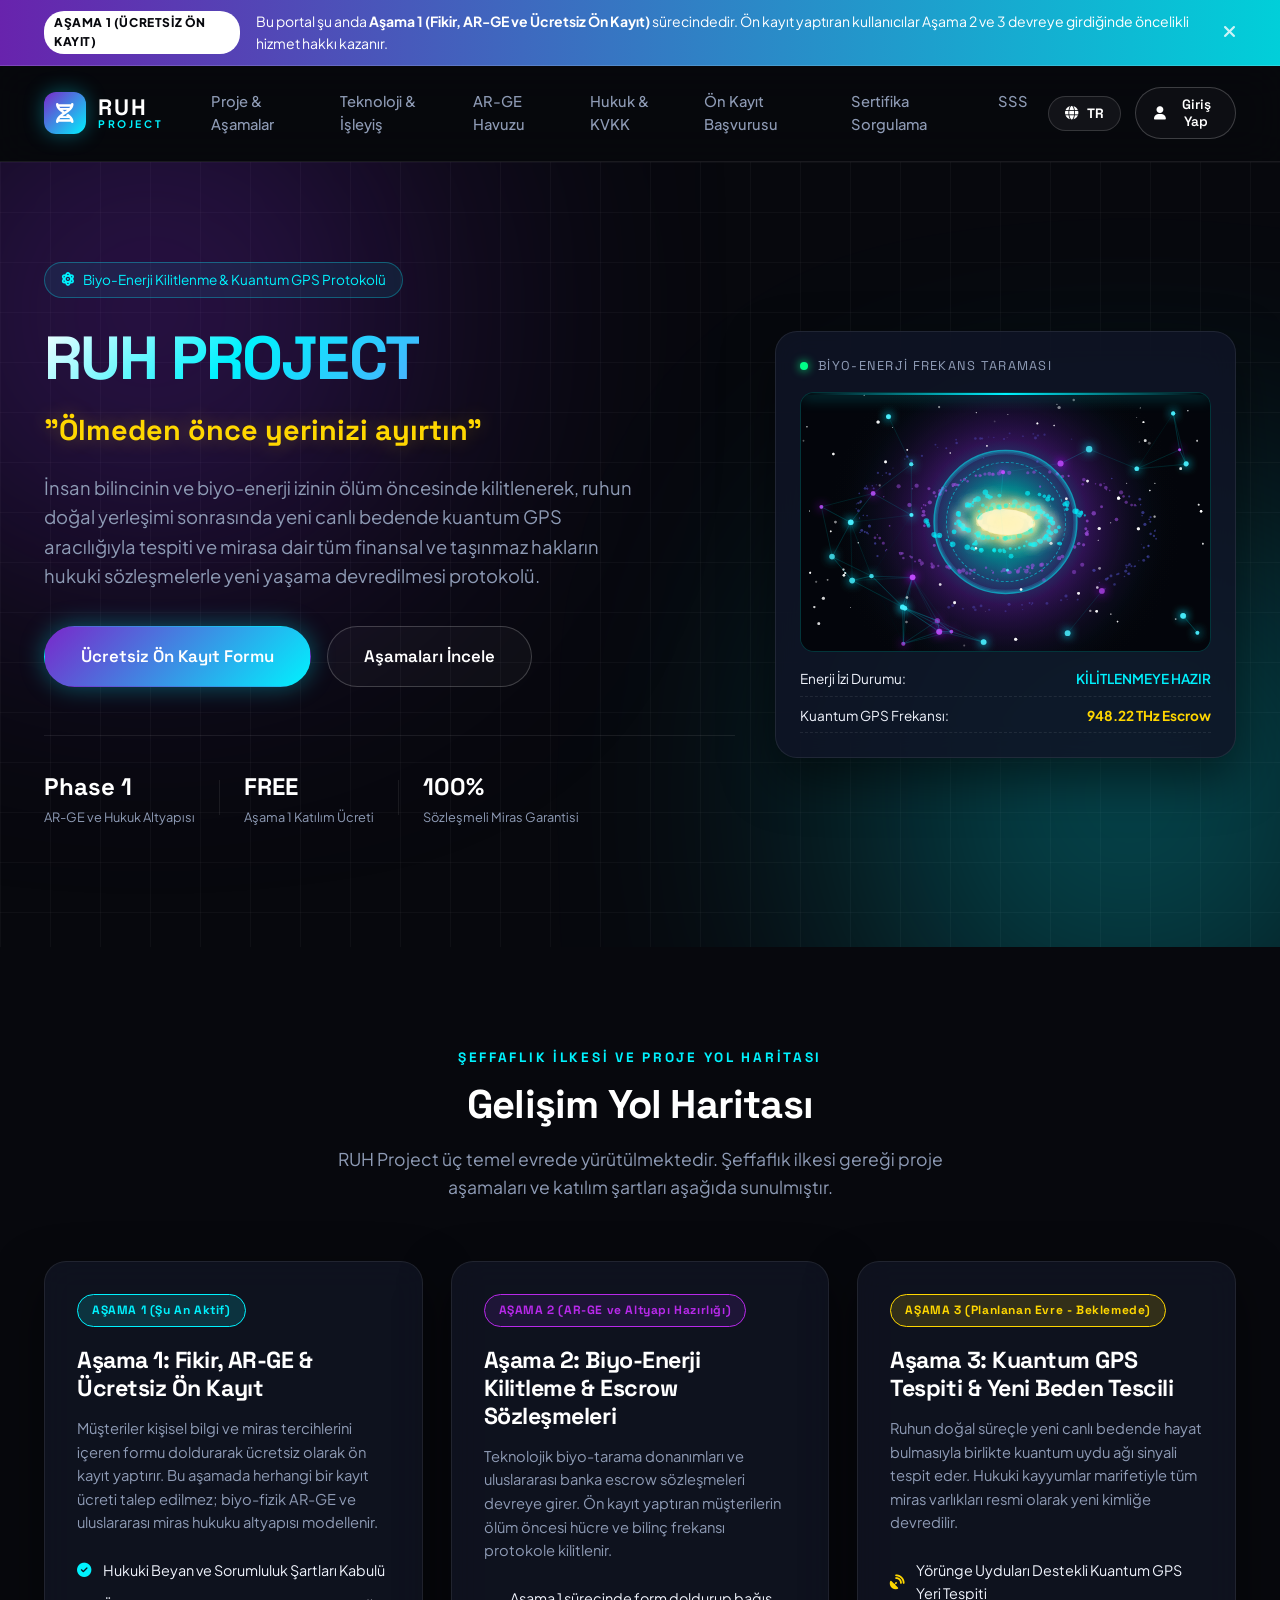
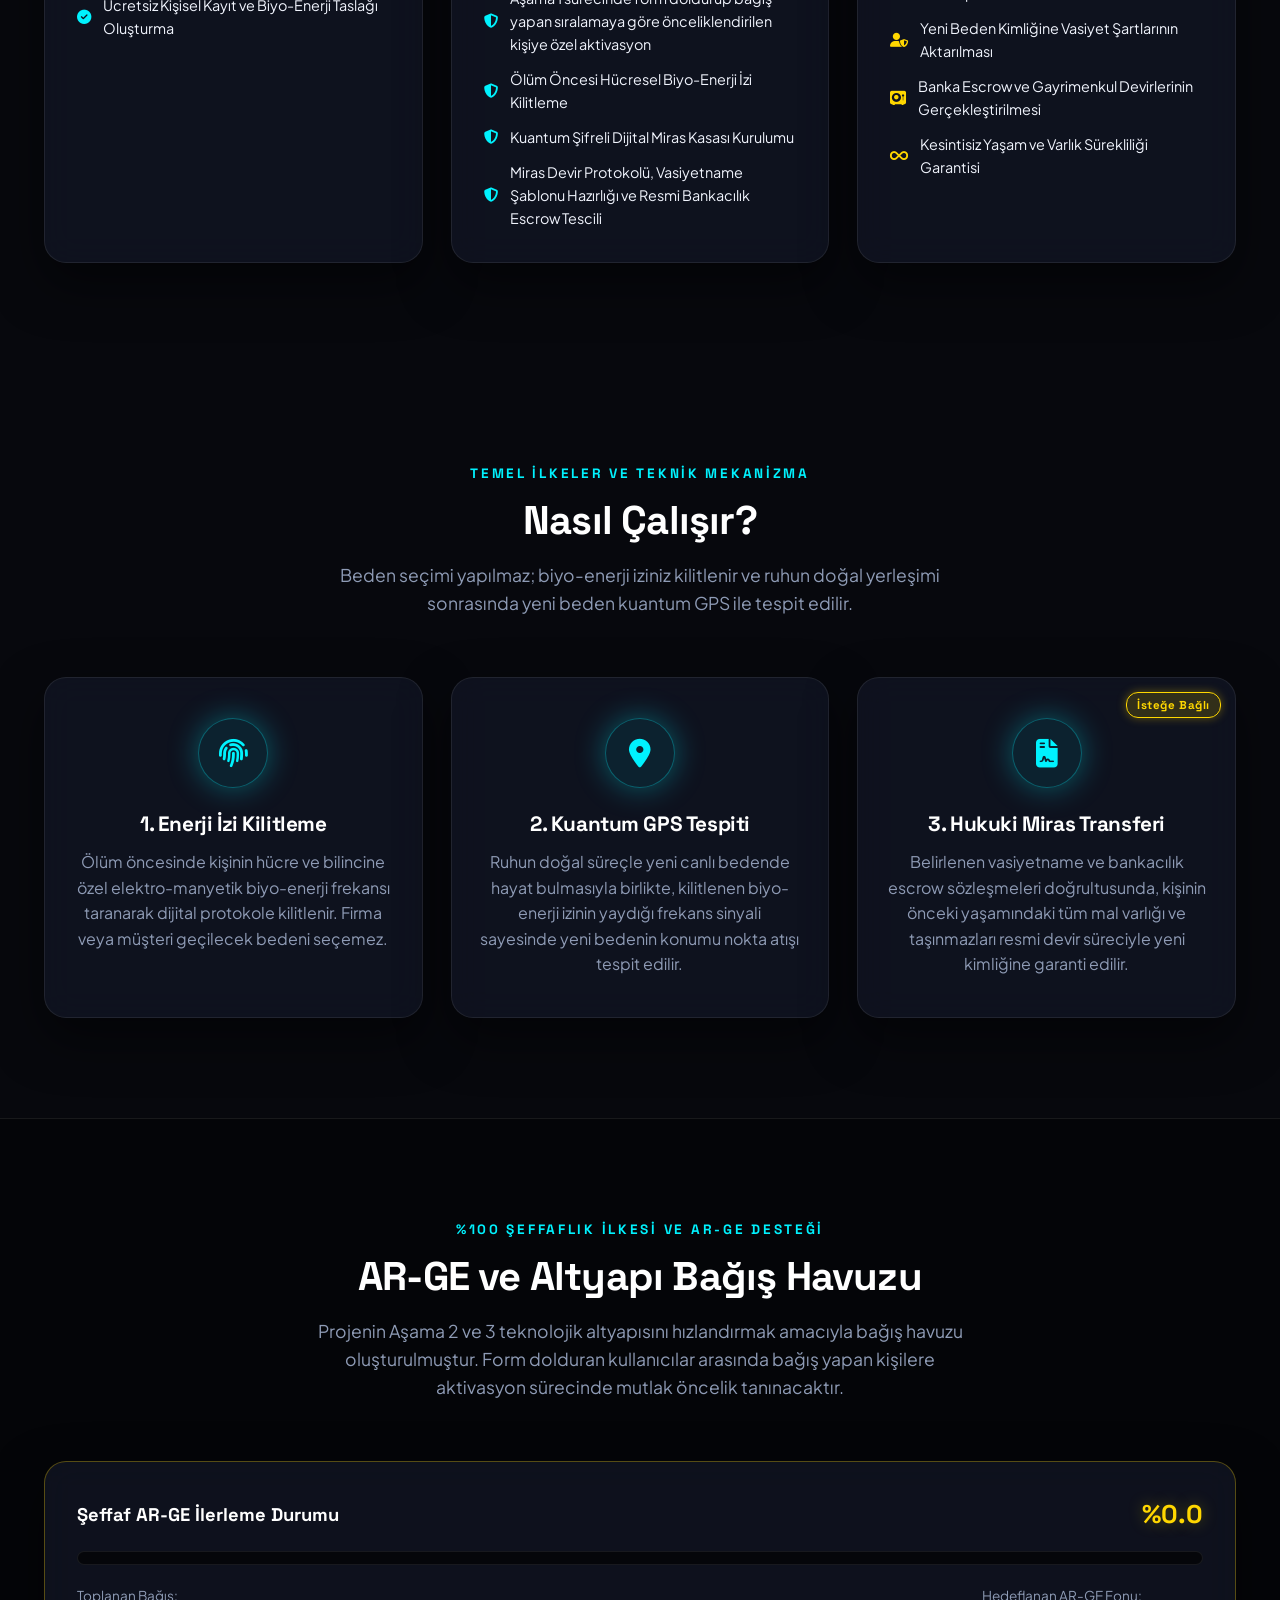
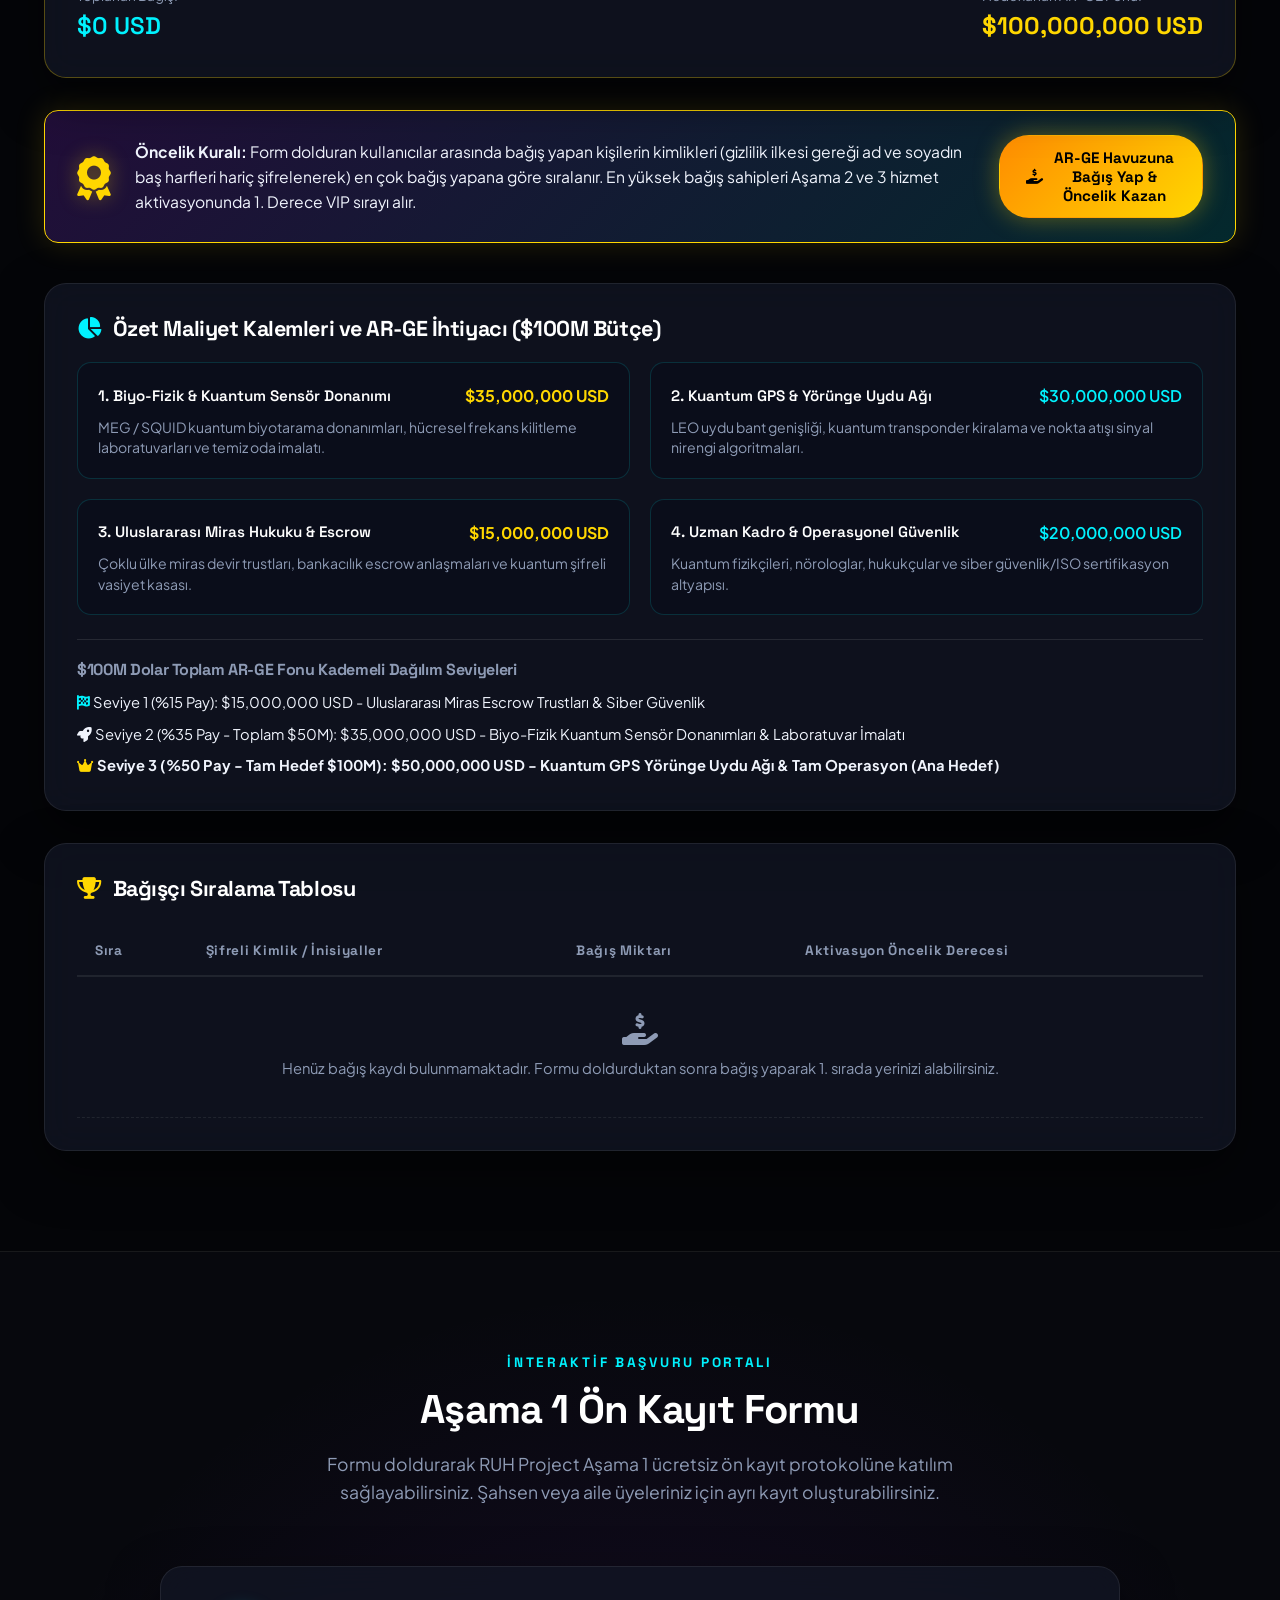
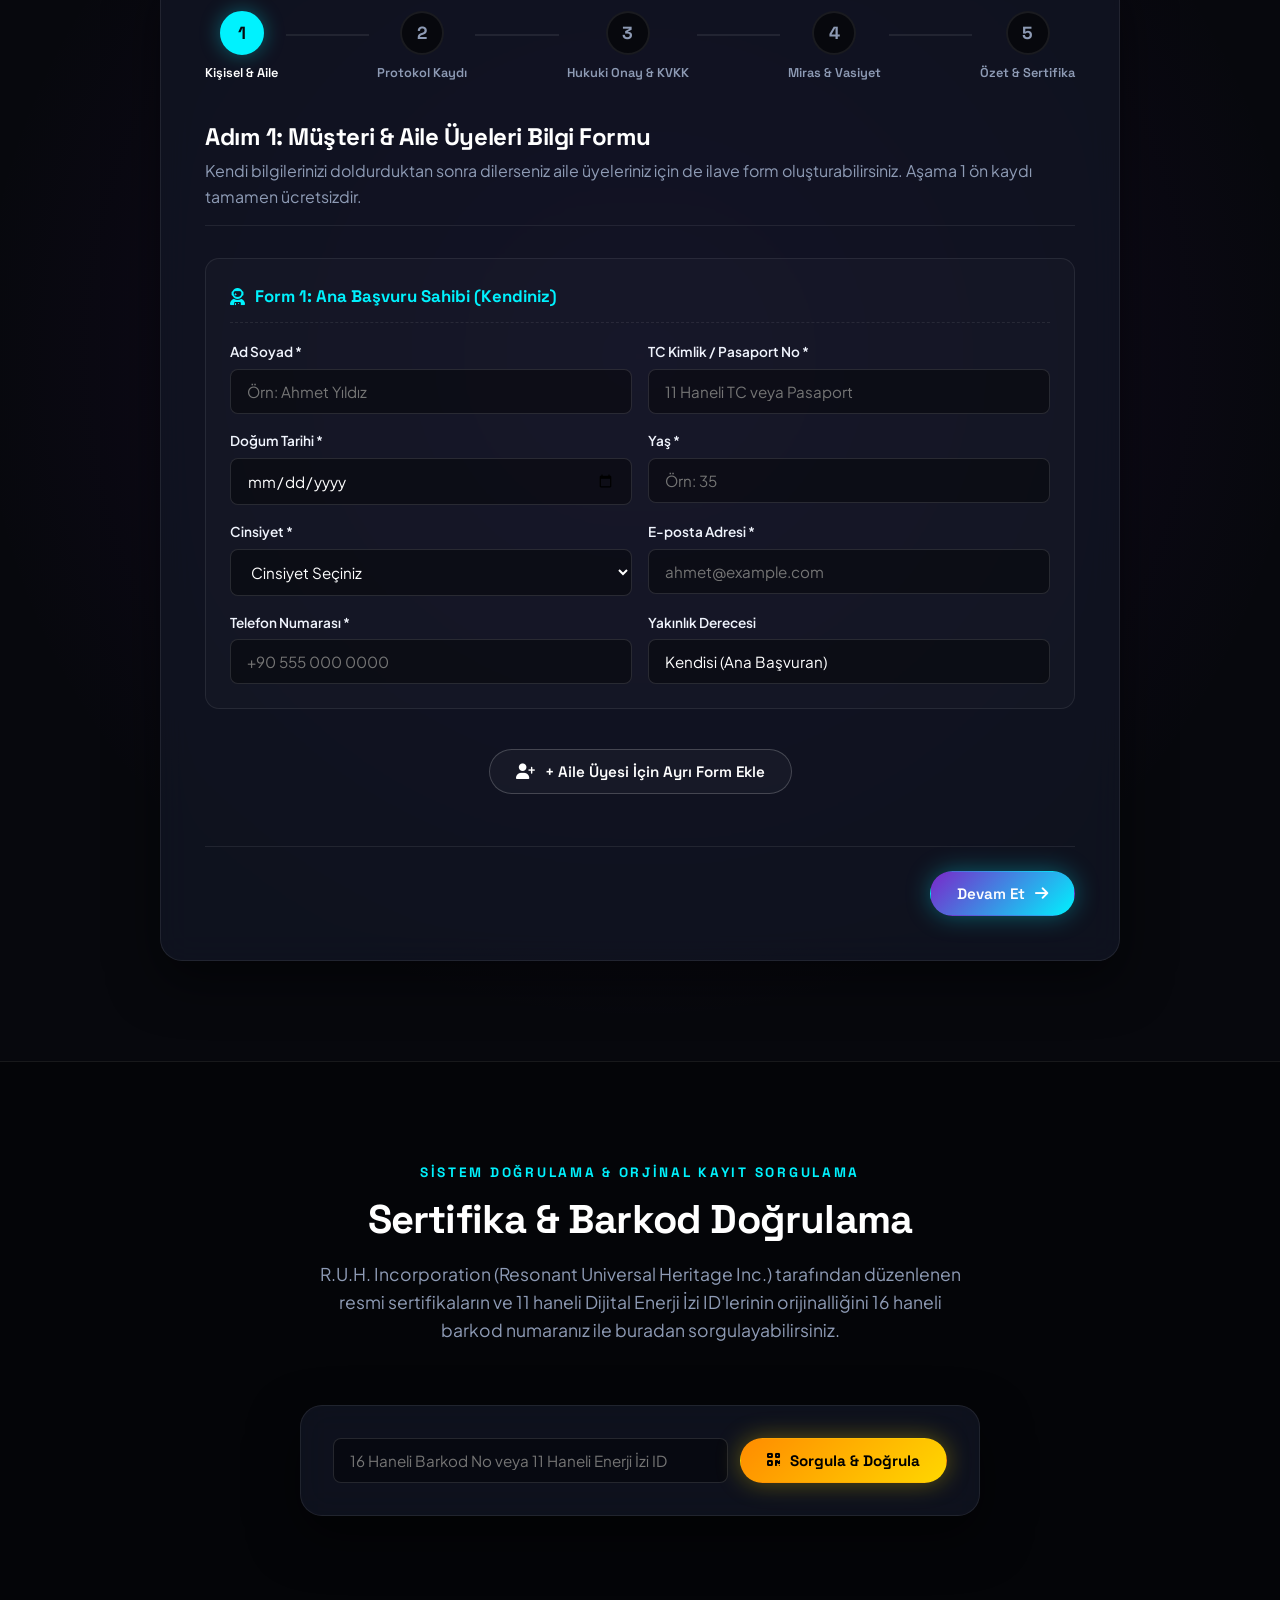
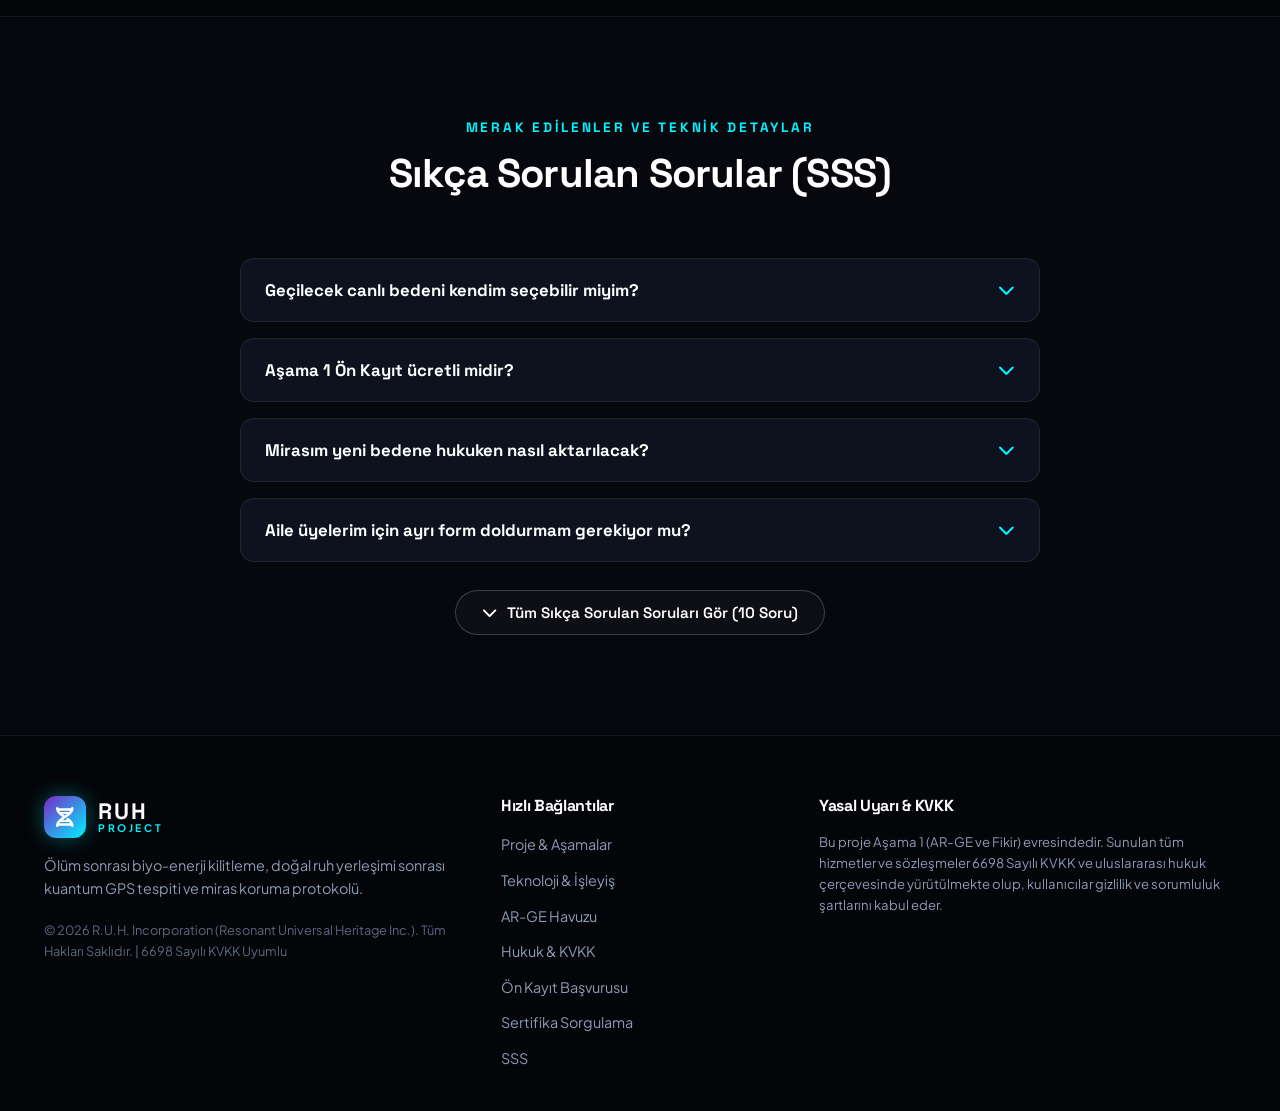
==== commit 8d8a35ab: "style: Simplify Leaderboard Card Title to 'Bağışçı Sıralama Tablosu'" ====
--- a/index.html
+++ b/index.html
@@ -356,10 +356,10 @@
                     </div>
                 </div>
 
-                <!-- Encrypted Donor Leaderboard Table -->
+                <!-- Donor Leaderboard Table -->
                 <div class="cyber-card leaderboard-card">
-                    <h3 class="leaderboard-card-title" data-i18n="leaderboardHeader">
-                        <i class="fa-solid fa-trophy highlight-gold"></i> Şifreli Bağışçı Sıralama Tablosu (En Yüksek Bağış Sıralaması)
+                    <h3 class="leaderboard-card-title">
+                        <i class="fa-solid fa-trophy highlight-gold"></i> <span data-i18n="leaderboardHeader">Bağışçı Sıralama Tablosu</span>
                     </h3>
                     <div class="table-responsive">
                         <table class="leaderboard-table">
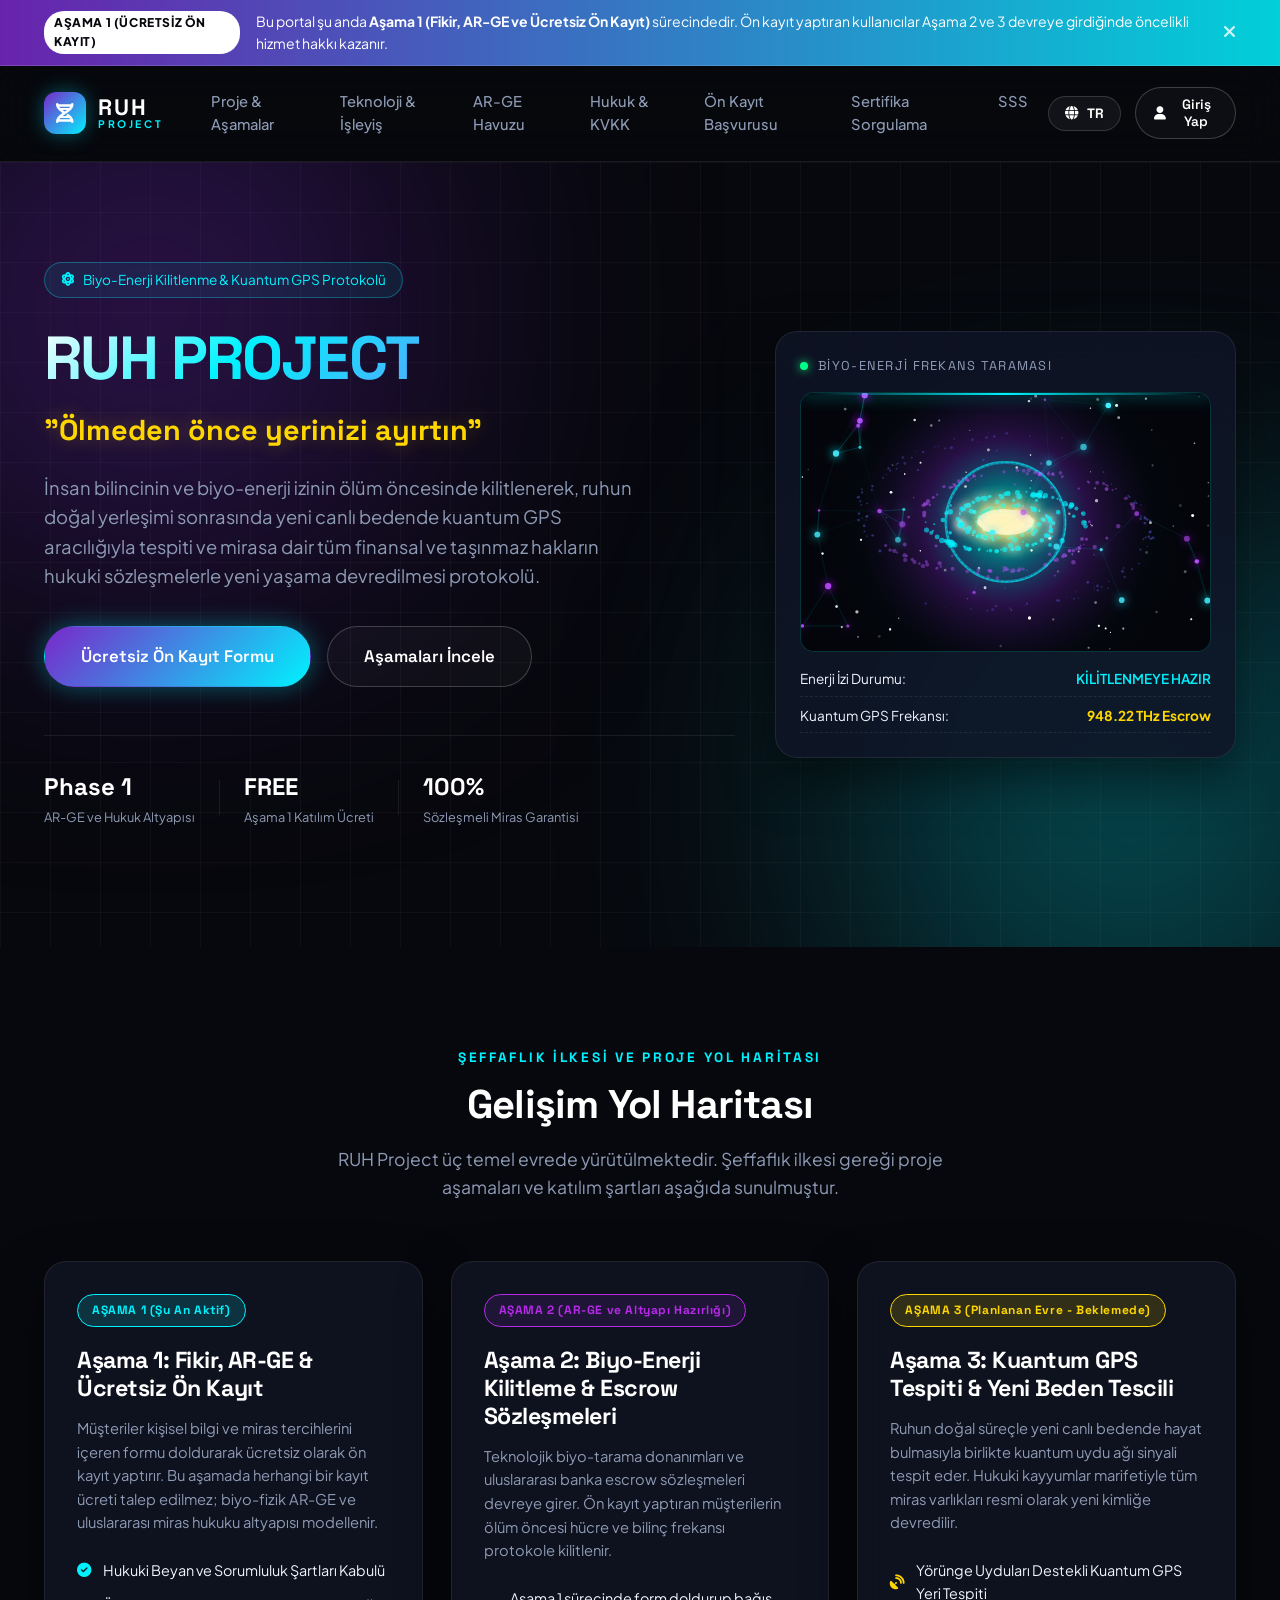
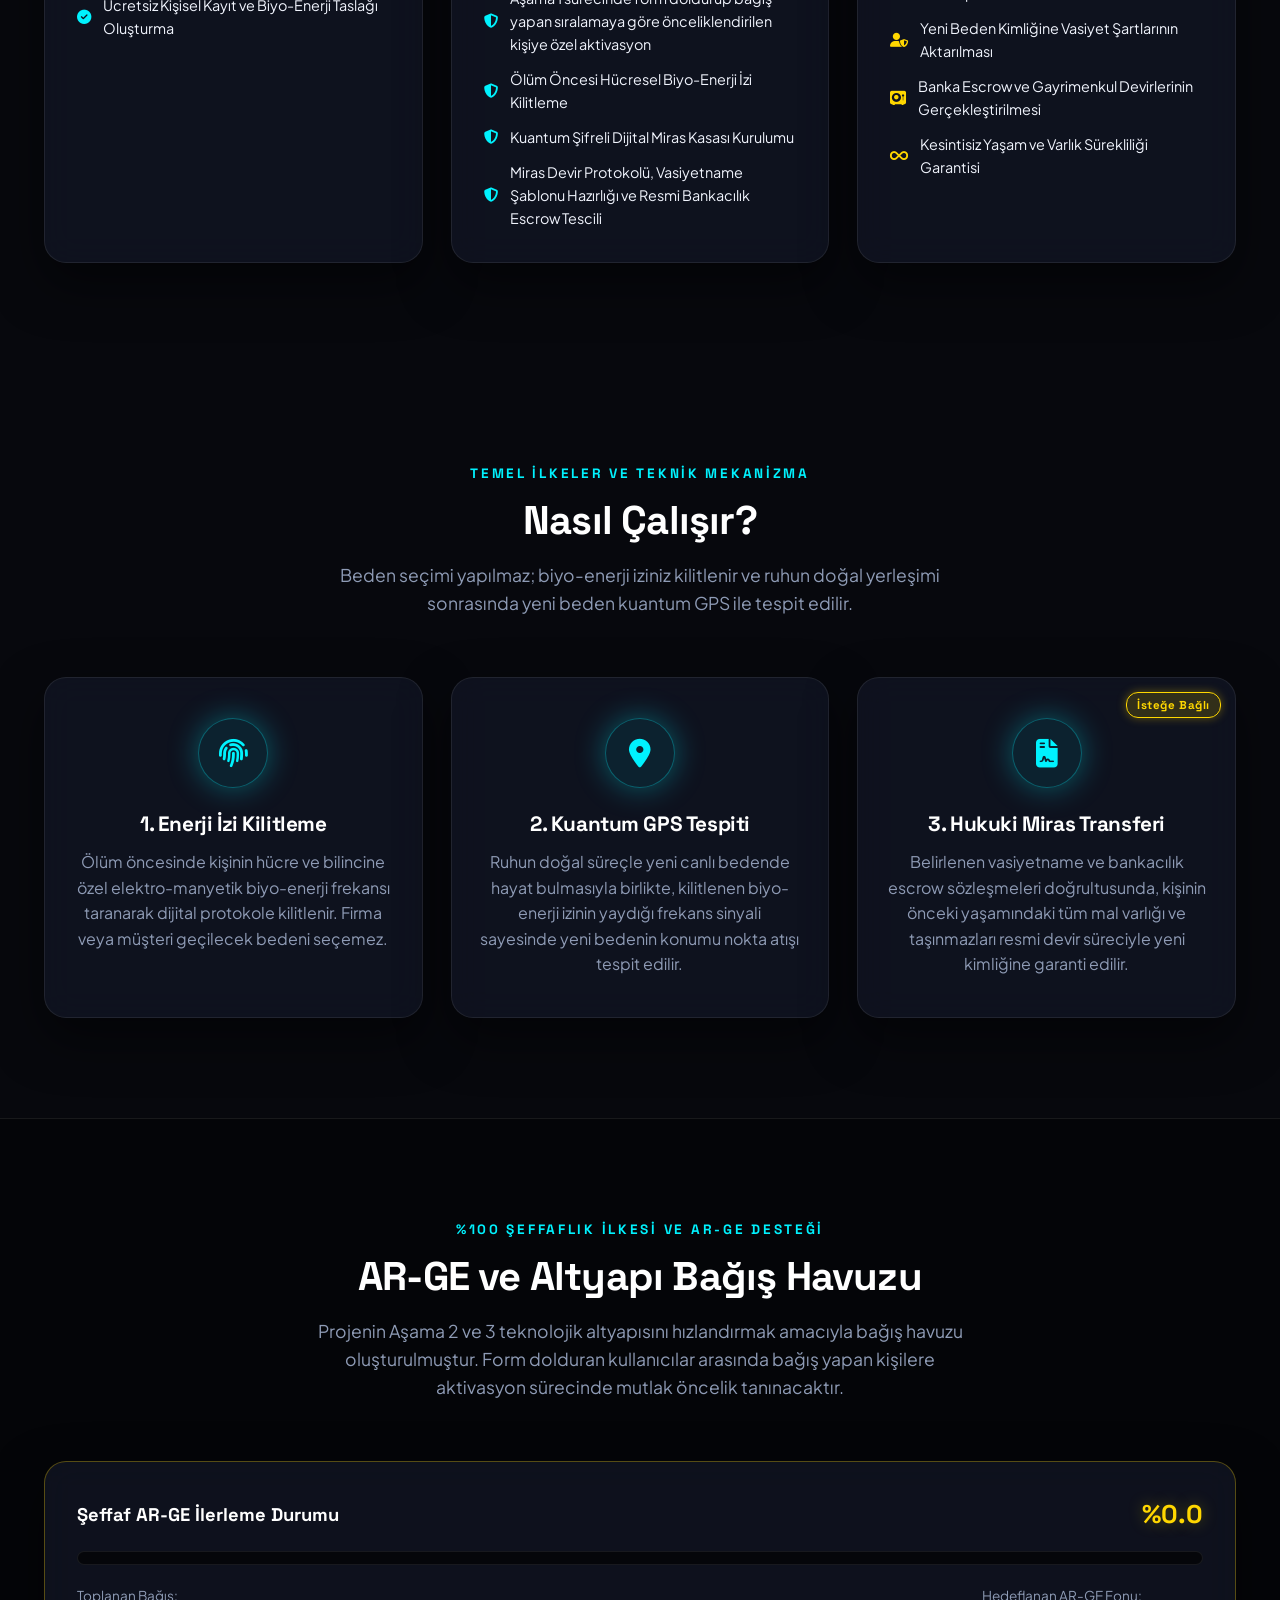
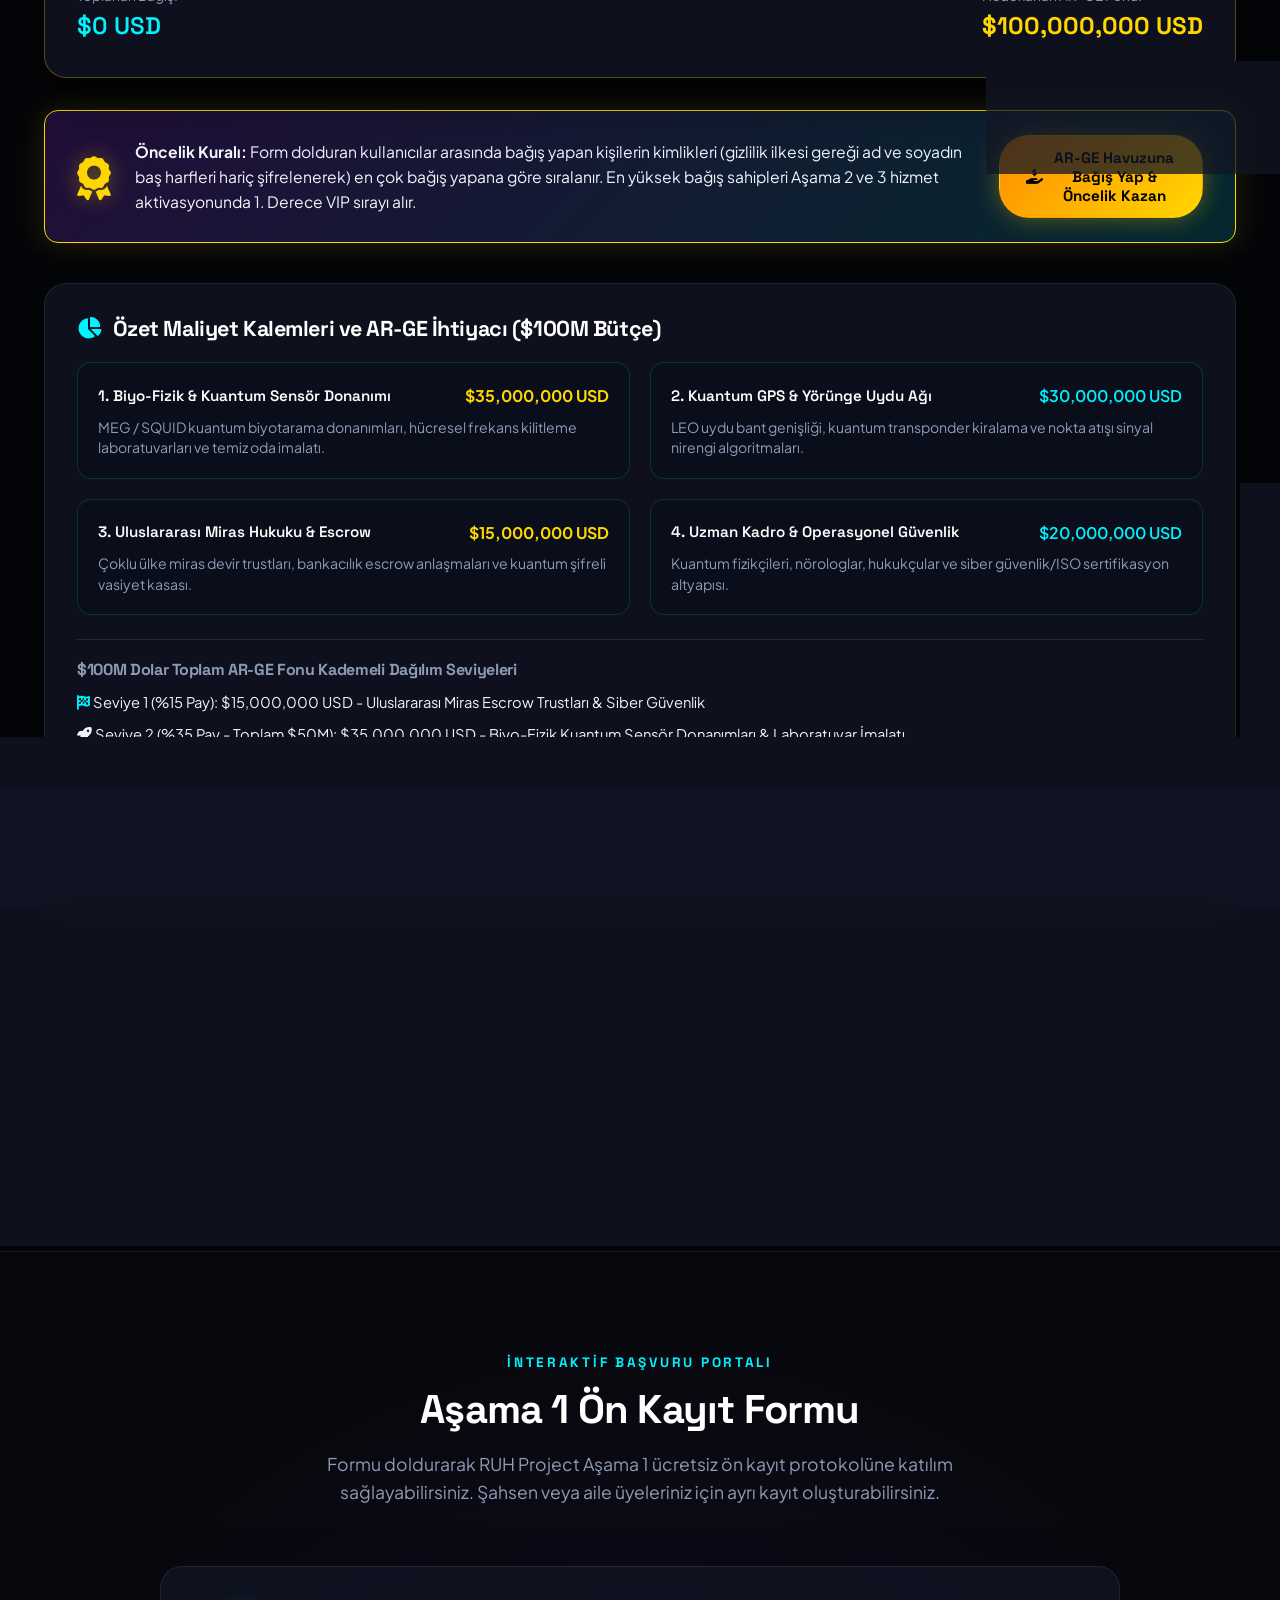
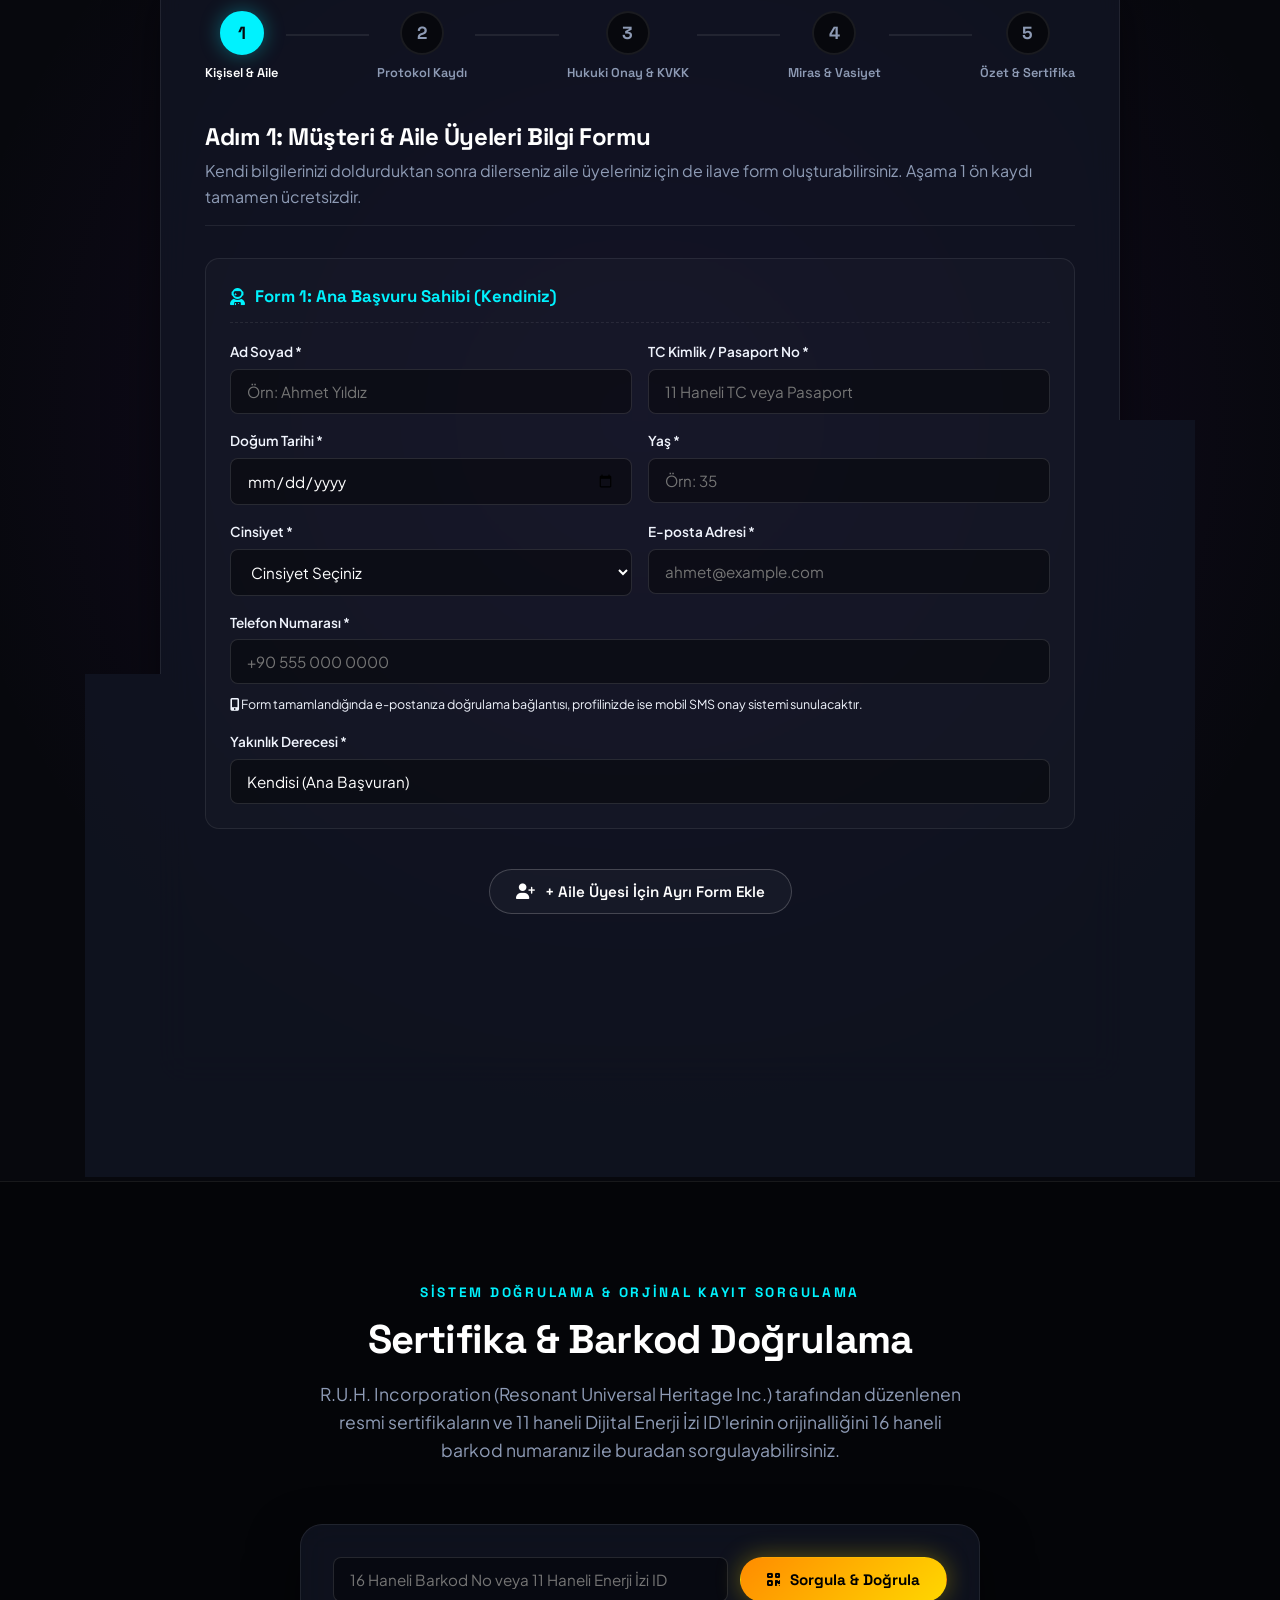
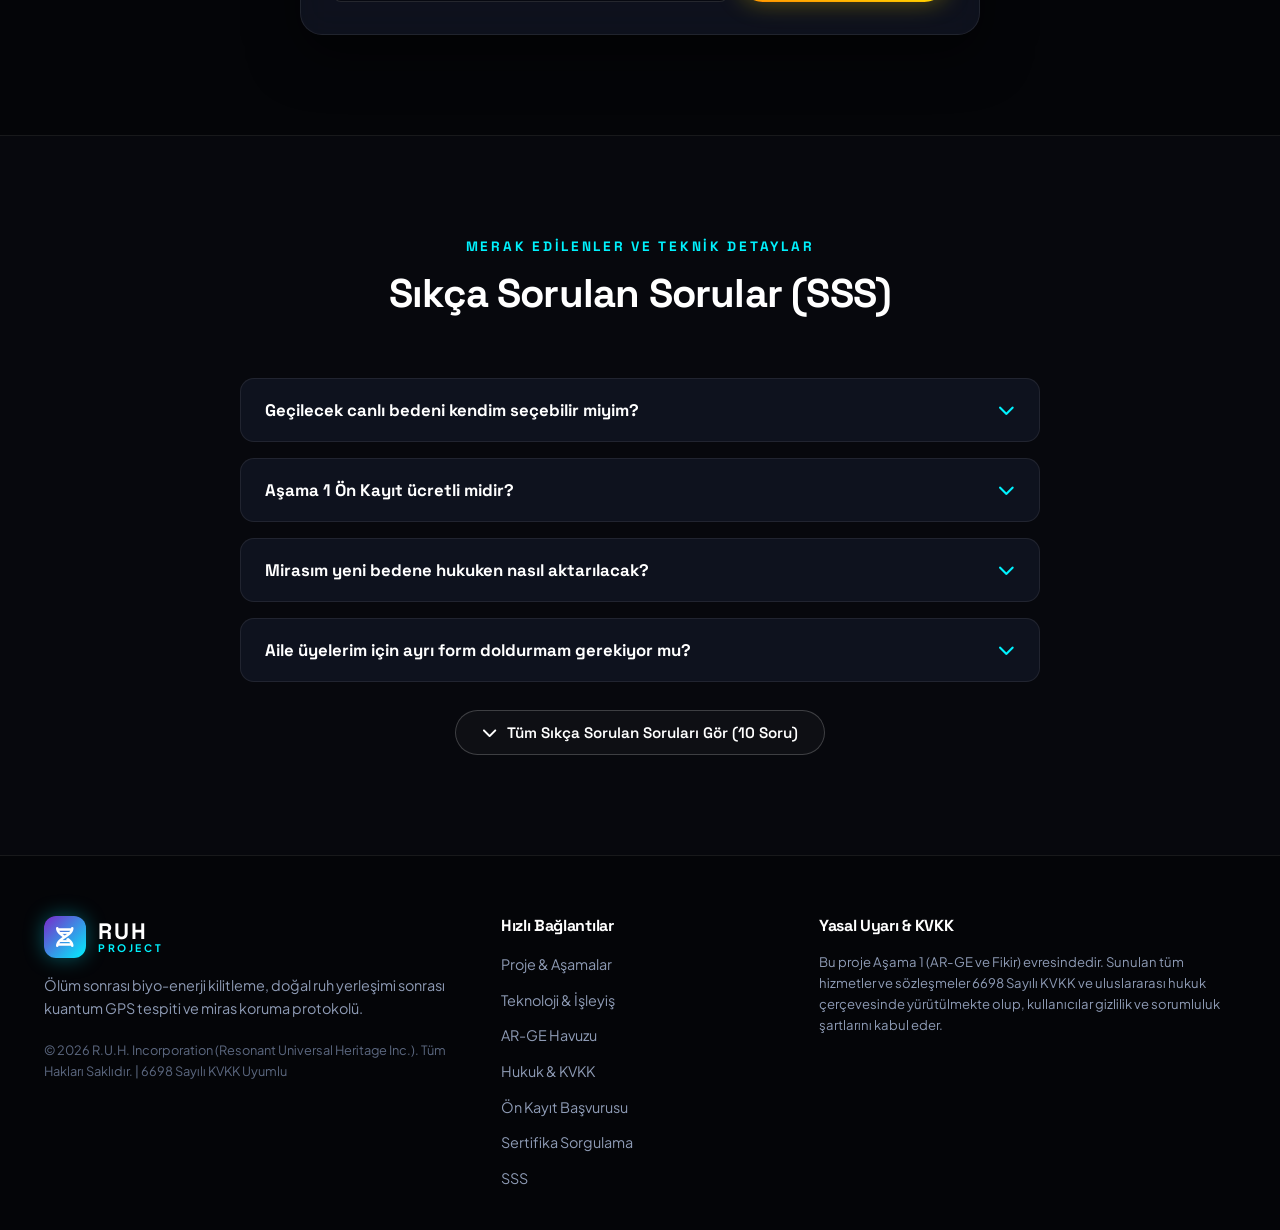
==== commit d6c8fb76: "feat: Add Remember Me, Forgot Password, strict Step 1 validation, newborn birth date support, and Pr" ====
--- a/index.html
+++ b/index.html
@@ -455,11 +455,11 @@
                                         </div>
                                         <div class="form-group">
                                             <label data-i18n="lblBirthDate">Doğum Tarihi *</label>
-                                            <input type="date" class="form-control" name="birthDate_1" required>
+                                            <input type="date" class="form-control" name="birthDate_1" id="birthDate_1" required>
                                         </div>
                                         <div class="form-group">
                                             <label data-i18n="lblAge">Yaş *</label>
-                                            <input type="number" class="form-control" name="age_1" placeholder="Örn: 35" data-i18n-placeholder="phAge" min="1" max="120" required>
+                                            <input type="number" class="form-control" name="age_1" placeholder="Örn: 35" data-i18n-placeholder="phAge" min="0" max="120" required>
                                         </div>
                                         <div class="form-group">
                                             <label data-i18n="lblGender">Cinsiyet *</label>
@@ -474,13 +474,16 @@
                                             <label data-i18n="lblEmail">E-posta Adresi *</label>
                                             <input type="email" class="form-control" name="email_1" placeholder="ahmet@example.com" data-i18n-placeholder="phEmail" required>
                                         </div>
-                                        <div class="form-group">
+                                        <div class="form-group" style="grid-column: span 2;">
                                             <label data-i18n="lblPhone">Telefon Numarası *</label>
                                             <input type="tel" class="form-control" name="phone_1" placeholder="+90 555 000 0000" data-i18n-placeholder="phPhone" required>
+                                            <small class="form-hint" style="color: var(--color-cyan); font-size: 0.78rem; display: block; margin-top: 5px;" data-i18n="phoneNoticeHint">
+                                                <i class="fa-solid fa-mobile-screen-button"></i> Form tamamlandığında e-postanıza doğrulama bağlantısı, profilinizde ise mobil SMS onay sistemi sunulacaktır.
+                                            </small>
                                         </div>
-                                        <div class="form-group">
-                                            <label data-i18n="lblRelation">Yakınlık Derecesi</label>
-                                            <input type="text" class="form-control" name="relation_1" value="Kendisi (Ana Başvuran)" data-i18n-placeholder="phRelationSelf" readonly>
+                                        <div class="form-group" style="grid-column: span 2;">
+                                            <label data-i18n="lblRelation">Yakınlık Derecesi *</label>
+                                            <input type="text" class="form-control" name="relation_1" value="Kendisi (Ana Başvuran)" data-i18n-placeholder="phRelationSelf" readonly required>
                                         </div>
                                     </div>
                                 </div>
@@ -1054,8 +1057,6 @@
             </div>
         </div>
     </div>
-
-    <!-- Login Modal -->
     <div class="modal-backdrop" id="loginModal" role="dialog" aria-modal="true" aria-labelledby="loginModalTitle">
         <div class="modal-dialog" style="max-width: 440px;">
             <div class="modal-header">
@@ -1068,12 +1069,43 @@
                         <label data-i18n="lblLoginEmail">E-posta Adresi *</label>
                         <input type="email" class="form-control" id="loginEmail" placeholder="Kayıtlı E-posta Adresiniz" data-i18n-placeholder="phLoginEmail" required>
                     </div>
-                    <div class="form-group" style="margin-bottom: 24px;">
+                    <div class="form-group" style="margin-bottom: 16px;">
                         <label data-i18n="lblLoginPass">Şifre *</label>
                         <input type="password" class="form-control" id="loginPassword" placeholder="Kullanıcı Şifreniz" data-i18n-placeholder="phLoginPass" required>
                     </div>
+                    <div style="display: flex; justify-content: space-between; align-items: center; margin-bottom: 22px;">
+                        <label style="display: flex; align-items: center; gap: 8px; font-size: 0.88rem; cursor: pointer; color: var(--text-muted); margin: 0;">
+                            <input type="checkbox" id="chkRememberMe" style="accent-color: var(--color-cyan);">
+                            <span data-i18n="lblRememberMe">Beni Hatırla</span>
+                        </label>
+                        <a href="#" id="forgotPassLink" style="font-size: 0.88rem; color: var(--color-cyan); text-decoration: none;" data-i18n="btnForgotPass">Şifremi Unuttum?</a>
+                    </div>
                     <button type="button" class="btn btn-glow" id="submitLoginBtn" style="width: 100%;">
                         <i class="fa-solid fa-key"></i> <span data-i18n="btnLoginSubmit">Oturum Aç</span>
+                    </button>
+                </form>
+            </div>
+        </div>
+    </div>
+
+    <!-- Forgot Password Modal -->
+    <div class="modal-backdrop" id="forgotModal" role="dialog" aria-modal="true" aria-labelledby="forgotModalTitle">
+        <div class="modal-dialog" style="max-width: 440px;">
+            <div class="modal-header">
+                <h3 id="forgotModalTitle"><i class="fa-solid fa-key highlight-gold"></i> <span data-i18n="forgotModalTitle">Şifremi Unuttum</span></h3>
+                <button class="modal-close" id="closeForgotModalBtn" aria-label="Kapat / Close Modal">&times;</button>
+            </div>
+            <div class="modal-body">
+                <form id="forgotForm" onsubmit="return false;">
+                    <p style="font-size: 0.88rem; color: var(--text-muted); margin-bottom: 16px;" data-i18n="forgotDesc">
+                        Kayıtlı e-posta adresinizi giriniz. Şifre sıfırlama talimatları ve onay bağlantısı e-postanıza gönderilecektir.
+                    </p>
+                    <div class="form-group" style="margin-bottom: 20px;">
+                        <label data-i18n="lblLoginEmail">E-posta Adresi *</label>
+                        <input type="email" class="form-control" id="forgotEmail" placeholder="Kayıtlı E-posta Adresiniz" data-i18n-placeholder="phLoginEmail" required>
+                    </div>
+                    <button type="button" class="btn btn-gold" id="submitForgotBtn" style="width: 100%;">
+                        <i class="fa-solid fa-paper-plane"></i> <span data-i18n="btnSendReset">Şifre Sıfırlama Bağlantısı Gönder</span>
                     </button>
                 </form>
             </div>
@@ -1120,6 +1152,25 @@
                             <span class="prof-label" data-i18n="lblProfInheritance">Miras Escrow Tercihi:</span>
                             <strong id="profInheritance" class="prof-val highlight-gold">Kayıtlı & Escrow Onaylı</strong>
                         </div>
+                        
+                        <!-- Mobile SMS Verification Box -->
+                        <div class="prof-detail-item" style="grid-column: span 2; background: rgba(0, 242, 254, 0.05); padding: 14px; border-radius: 8px; border: 1px solid rgba(0, 242, 254, 0.2); margin-top: 10px;">
+                            <div style="display: flex; justify-content: space-between; align-items: center; margin-bottom: 8px;">
+                                <span class="prof-label" style="margin: 0;"><i class="fa-solid fa-mobile-retro highlight-cyan"></i> <span data-i18n="lblProfPhoneSms">Mobil SMS Doğrulama Durumu:</span></span>
+                                <span id="profPhoneStatusBadge" class="priority-tag badge-standard" style="background: rgba(255, 80, 80, 0.15); color: #ff6b6b; border: 1px solid rgba(255, 80, 80, 0.4);">DOĞRULANMADI</span>
+                            </div>
+                            <div id="smsVerificationActionBox">
+                                <button type="button" class="btn btn-outline btn-sm" id="btnSendSmsCode" style="font-size: 0.82rem; padding: 8px 14px; width: 100%;">
+                                    <i class="fa-solid fa-paper-plane"></i> <span data-i18n="btnSendSms">Telefonunuza 6 Haneli Mobil SMS Onay Kodu Gönder</span>
+                                </button>
+                                <div id="smsInputRow" style="display: none; margin-top: 12px; flex-direction: row; gap: 8px; align-items: center;">
+                                    <input type="text" class="form-control" id="smsCodeInput" placeholder="6 Haneli Kodu Giriniz" maxlength="6" style="text-align: center; font-weight: 700; letter-spacing: 0.15em;">
+                                    <button type="button" class="btn btn-gold btn-sm" id="btnVerifySmsCode" style="white-space: nowrap;">
+                                        <i class="fa-solid fa-check-double"></i> <span data-i18n="btnConfirmSms">Onayla</span>
+                                    </button>
+                                </div>
+                            </div>
+                        </div>
                     </div>
                 </div>
             </div>
@@ -1129,7 +1180,7 @@
                 </button>
             </div>
         </div>
-    </footer>
+    </div>
 
     <!-- ES6 Module Script -->
     <script type="module" src="js/app.js"></script>
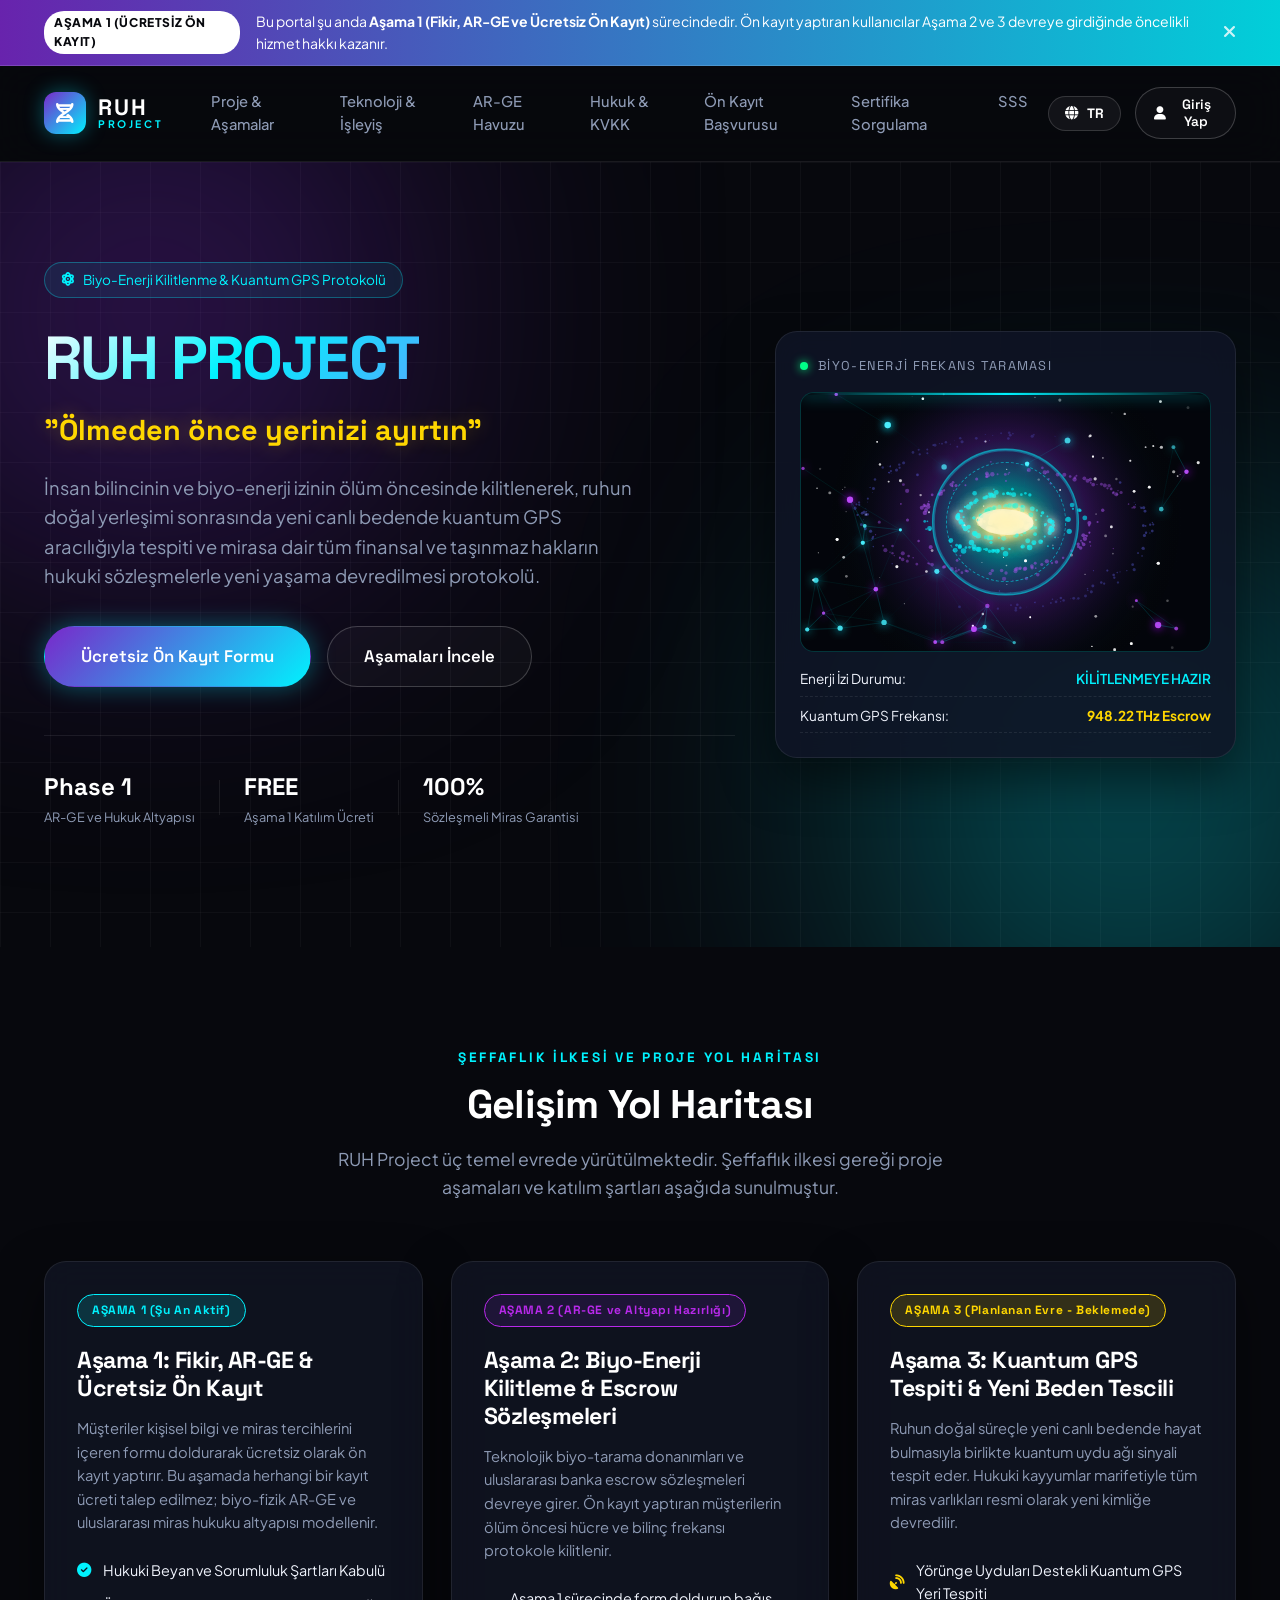
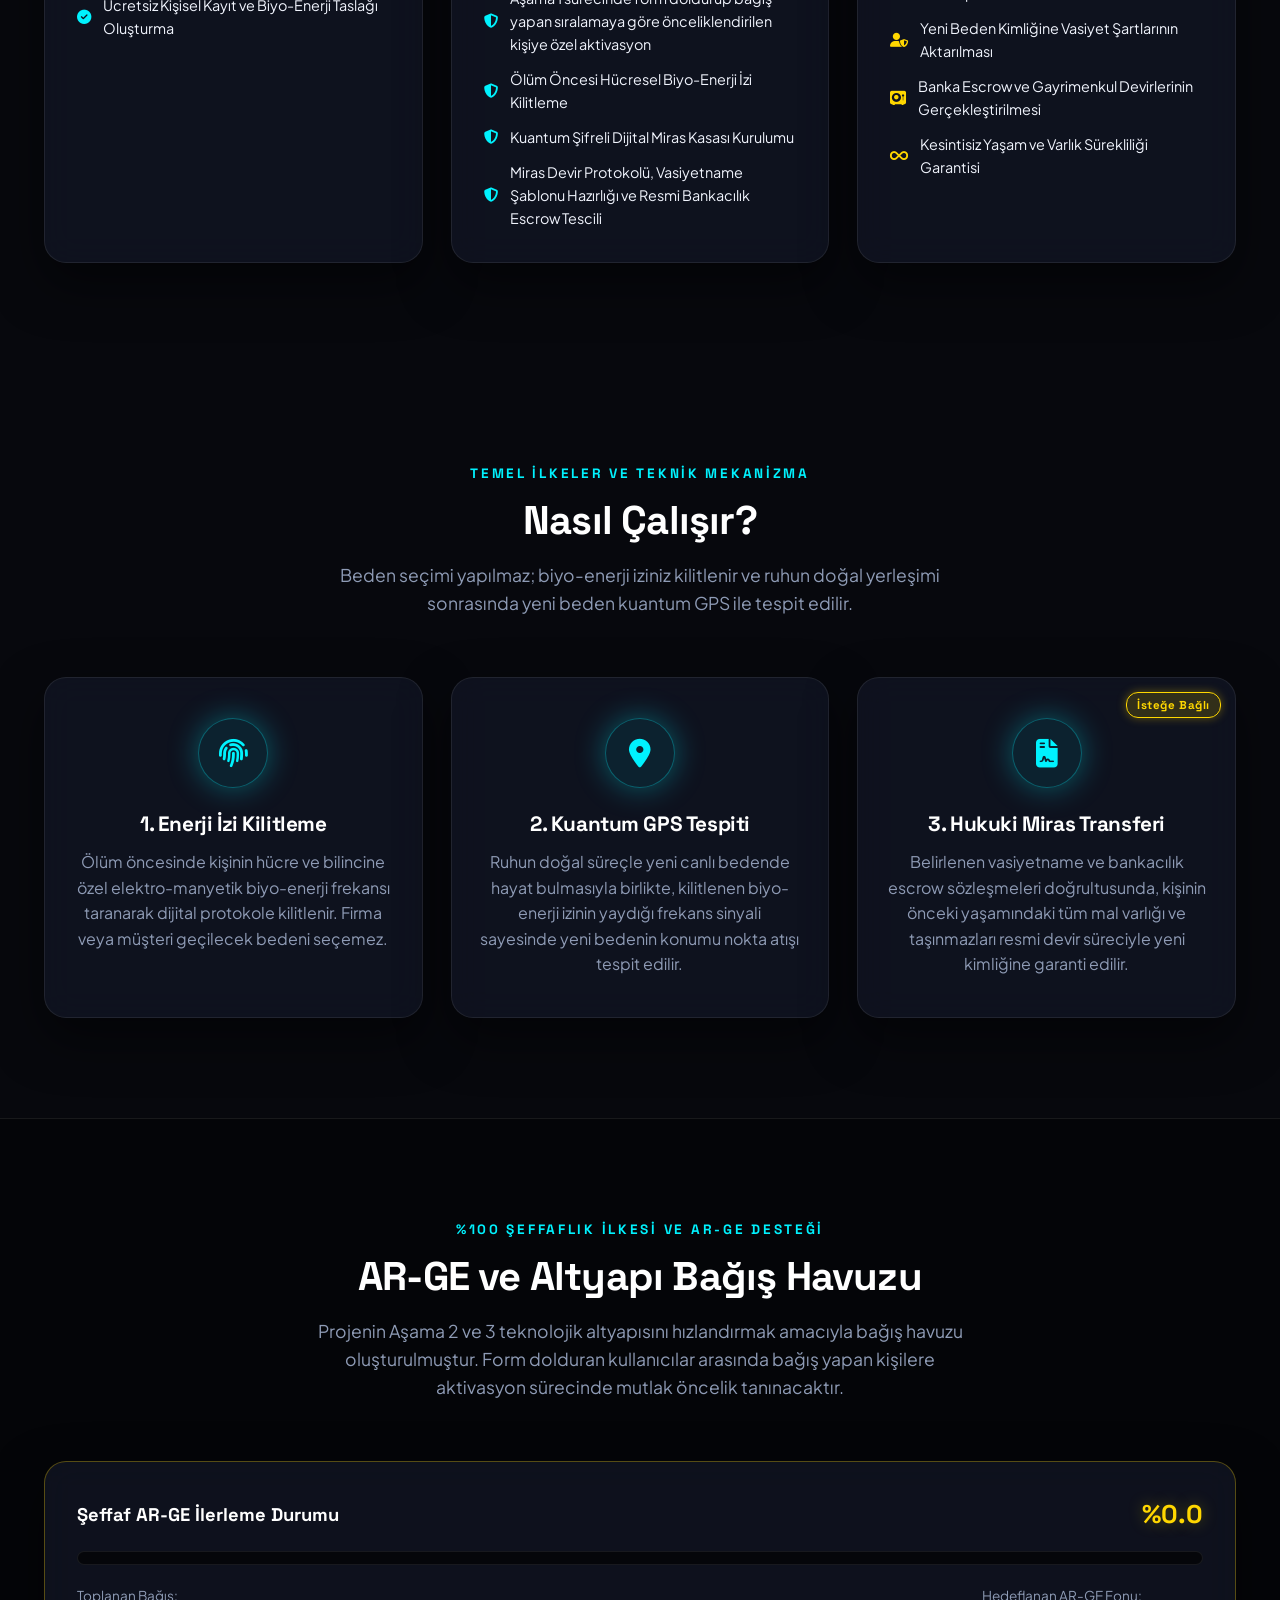
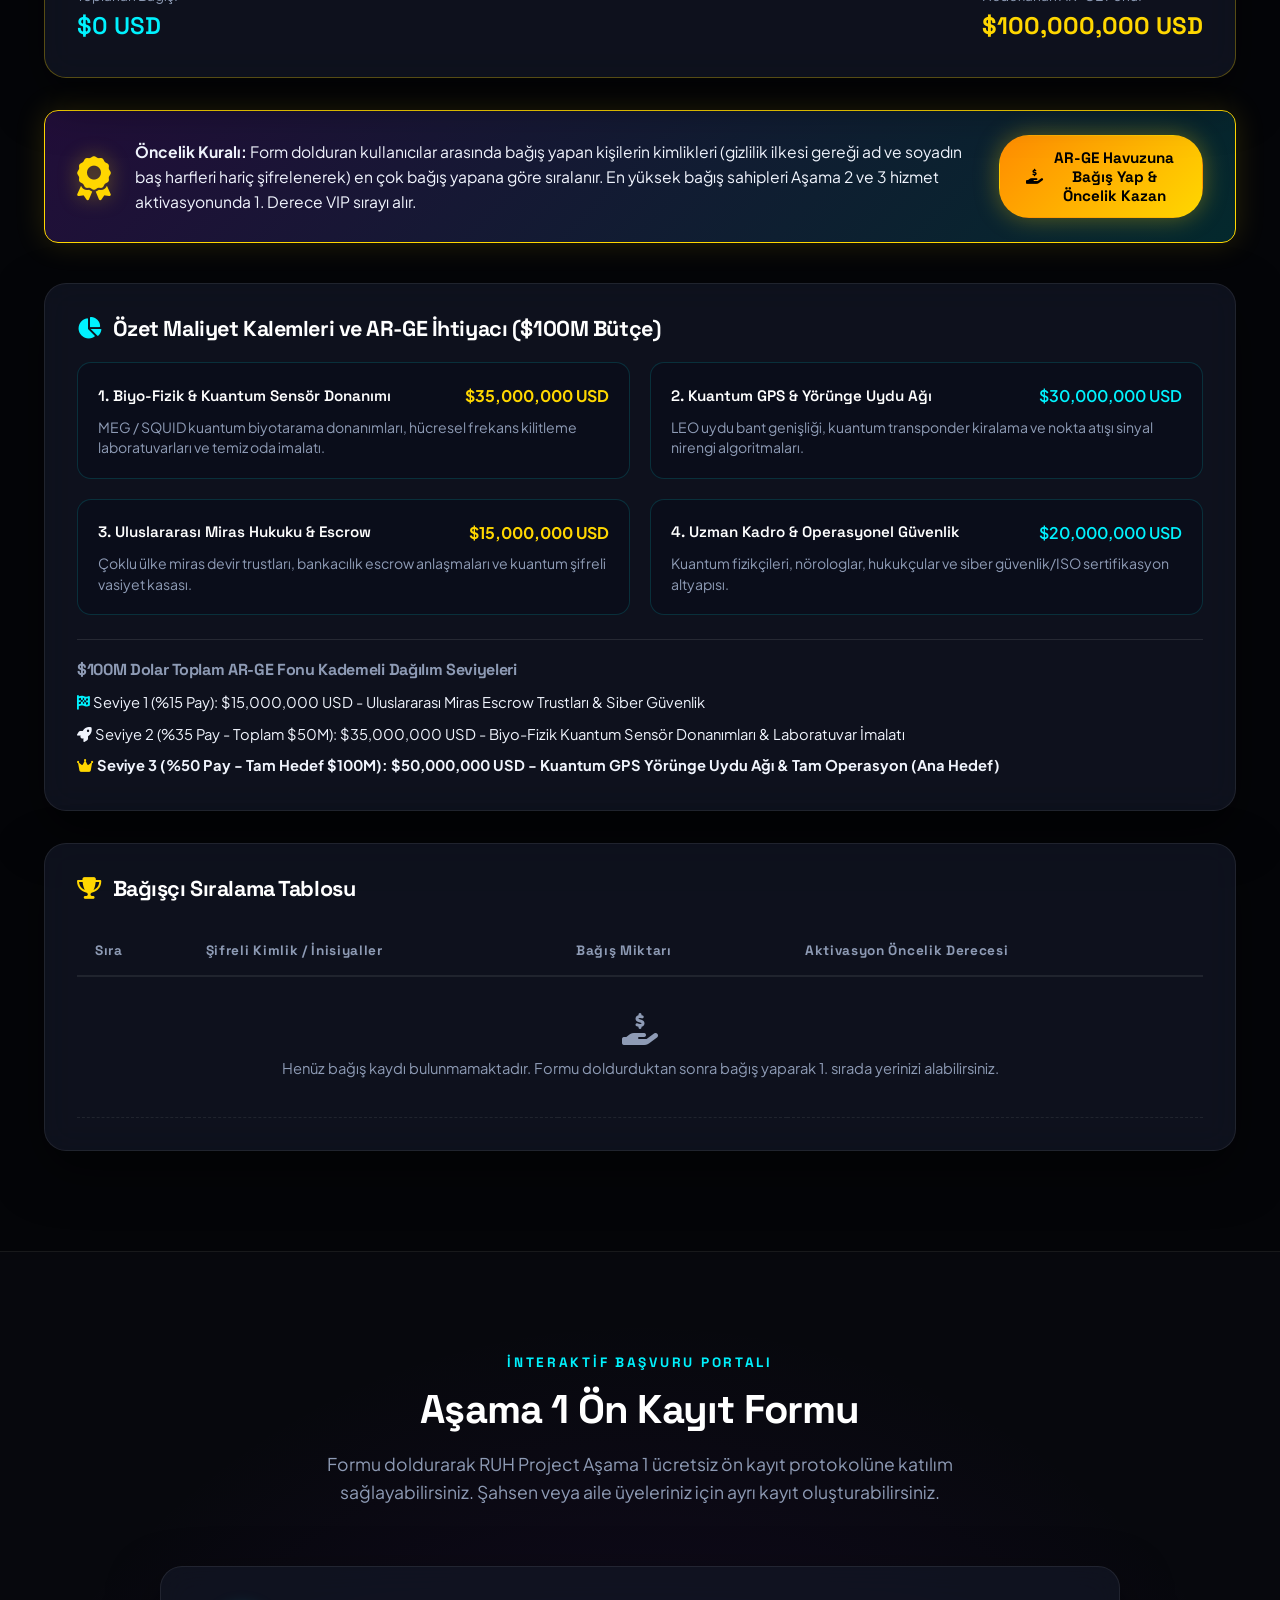
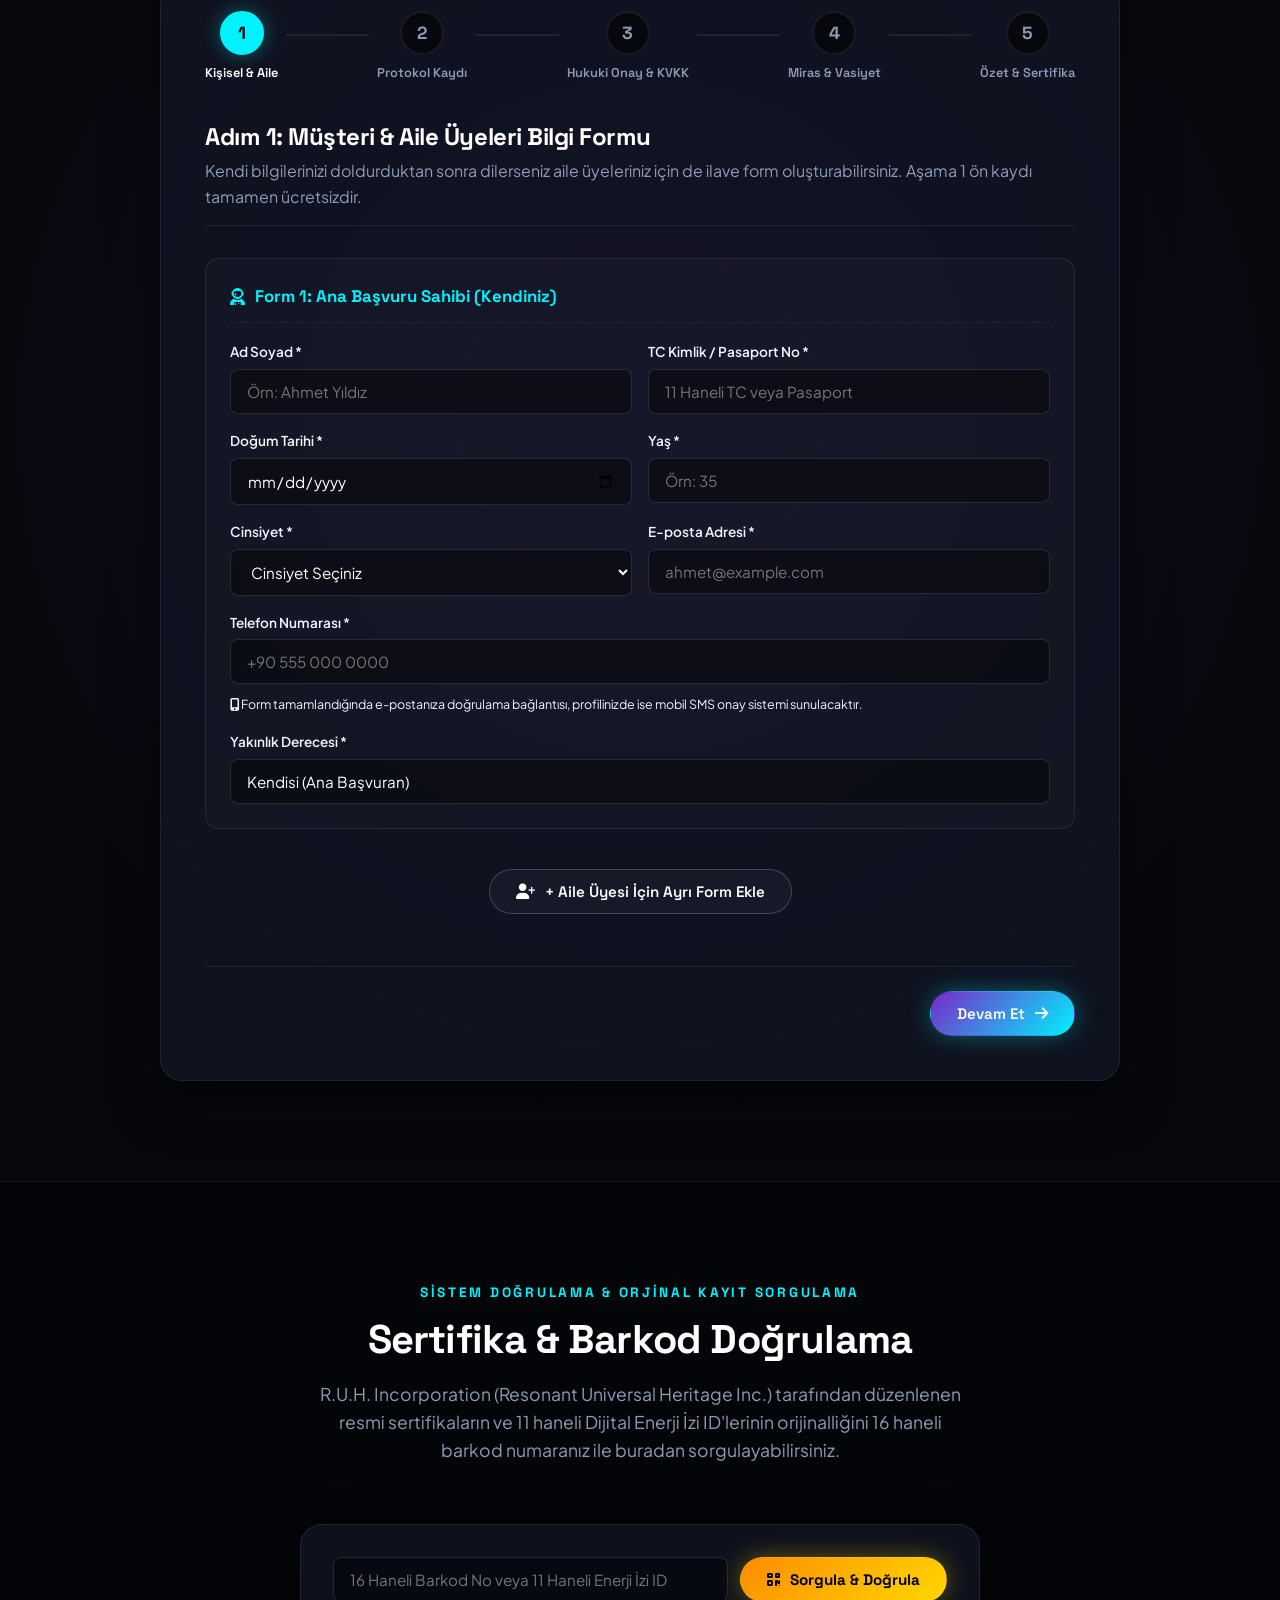
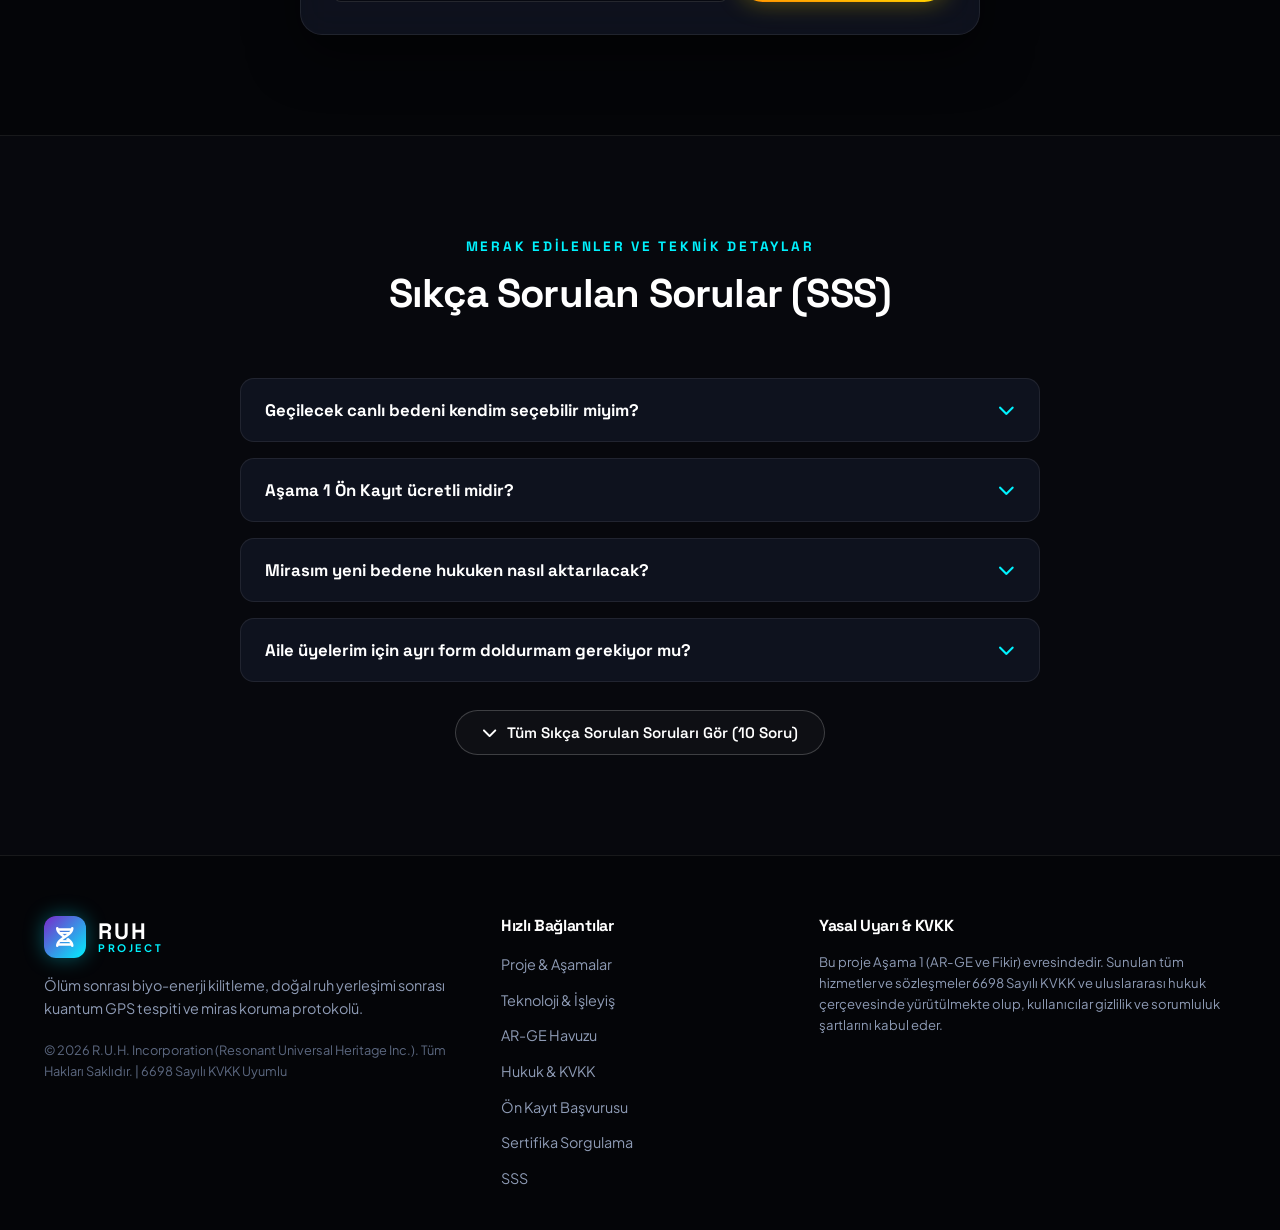
==== commit 8a9cee5d: "feat: Replace browser alert popup with custom cyber validation modal and red glowing input error hig" ====
--- a/index.html
+++ b/index.html
@@ -1182,6 +1182,24 @@
         </div>
     </div>
 
+    <!-- Custom Cyber Validation Warning Modal -->
+    <div class="modal-backdrop" id="validationAlertModal" role="dialog" aria-modal="true" aria-labelledby="validationModalTitle">
+        <div class="modal-dialog" style="max-width: 440px; text-align: center; border-color: #ff3366; box-shadow: 0 0 35px rgba(255, 51, 102, 0.35);">
+            <div class="modal-body" style="padding: 32px 24px;">
+                <div style="width: 64px; height: 64px; border-radius: 50%; background: rgba(255, 51, 102, 0.15); border: 2px solid #ff3366; display: flex; align-items: center; justify-content: center; margin: 0 auto 18px; box-shadow: 0 0 20px rgba(255, 51, 102, 0.3);">
+                    <i class="fa-solid fa-triangle-exclamation" style="font-size: 2rem; color: #ff3366;"></i>
+                </div>
+                <h4 id="validationModalTitle" style="color: #fff; font-size: 1.2rem; margin-bottom: 10px;" data-i18n="valModalTitle">Eksik Bilgi Uyarısı</h4>
+                <p id="validationModalMessage" style="color: var(--text-muted); font-size: 0.98rem; margin-bottom: 26px; font-weight: 500; line-height: 1.5;" data-i18n="valModalMsg">
+                    Doldurulmamış zorunlu eksik alanları tamamlayın!
+                </p>
+                <button type="button" class="btn btn-gold" id="btnDismissValidationModal" style="width: 100%; min-height: 46px; font-weight: 700; background: linear-gradient(135deg, #ff3366, #ff6b6b); border-color: #ff3366; color: #fff; box-shadow: 0 0 20px rgba(255, 51, 102, 0.4);">
+                    <span data-i18n="btnOk">Tamam</span>
+                </button>
+            </div>
+        </div>
+    </div>
+
     <!-- ES6 Module Script -->
     <script type="module" src="js/app.js"></script>
 </body>
--- a/style.css
+++ b/style.css
@@ -2199,4 +2199,18 @@
     }
 }
 
-
+/* --- Validation Error Highlight Styles --- */
+.input-error {
+    border-color: #ff3366 !important;
+    box-shadow: 0 0 16px rgba(255, 51, 102, 0.45) !important;
+    background-color: rgba(255, 51, 102, 0.08) !important;
+    animation: shakeInput 0.35s ease-in-out;
+}
+
+@keyframes shakeInput {
+    0%, 100% { transform: translateX(0); }
+    20%, 60% { transform: translateX(-5px); }
+    40%, 80% { transform: translateX(5px); }
+}
+
+
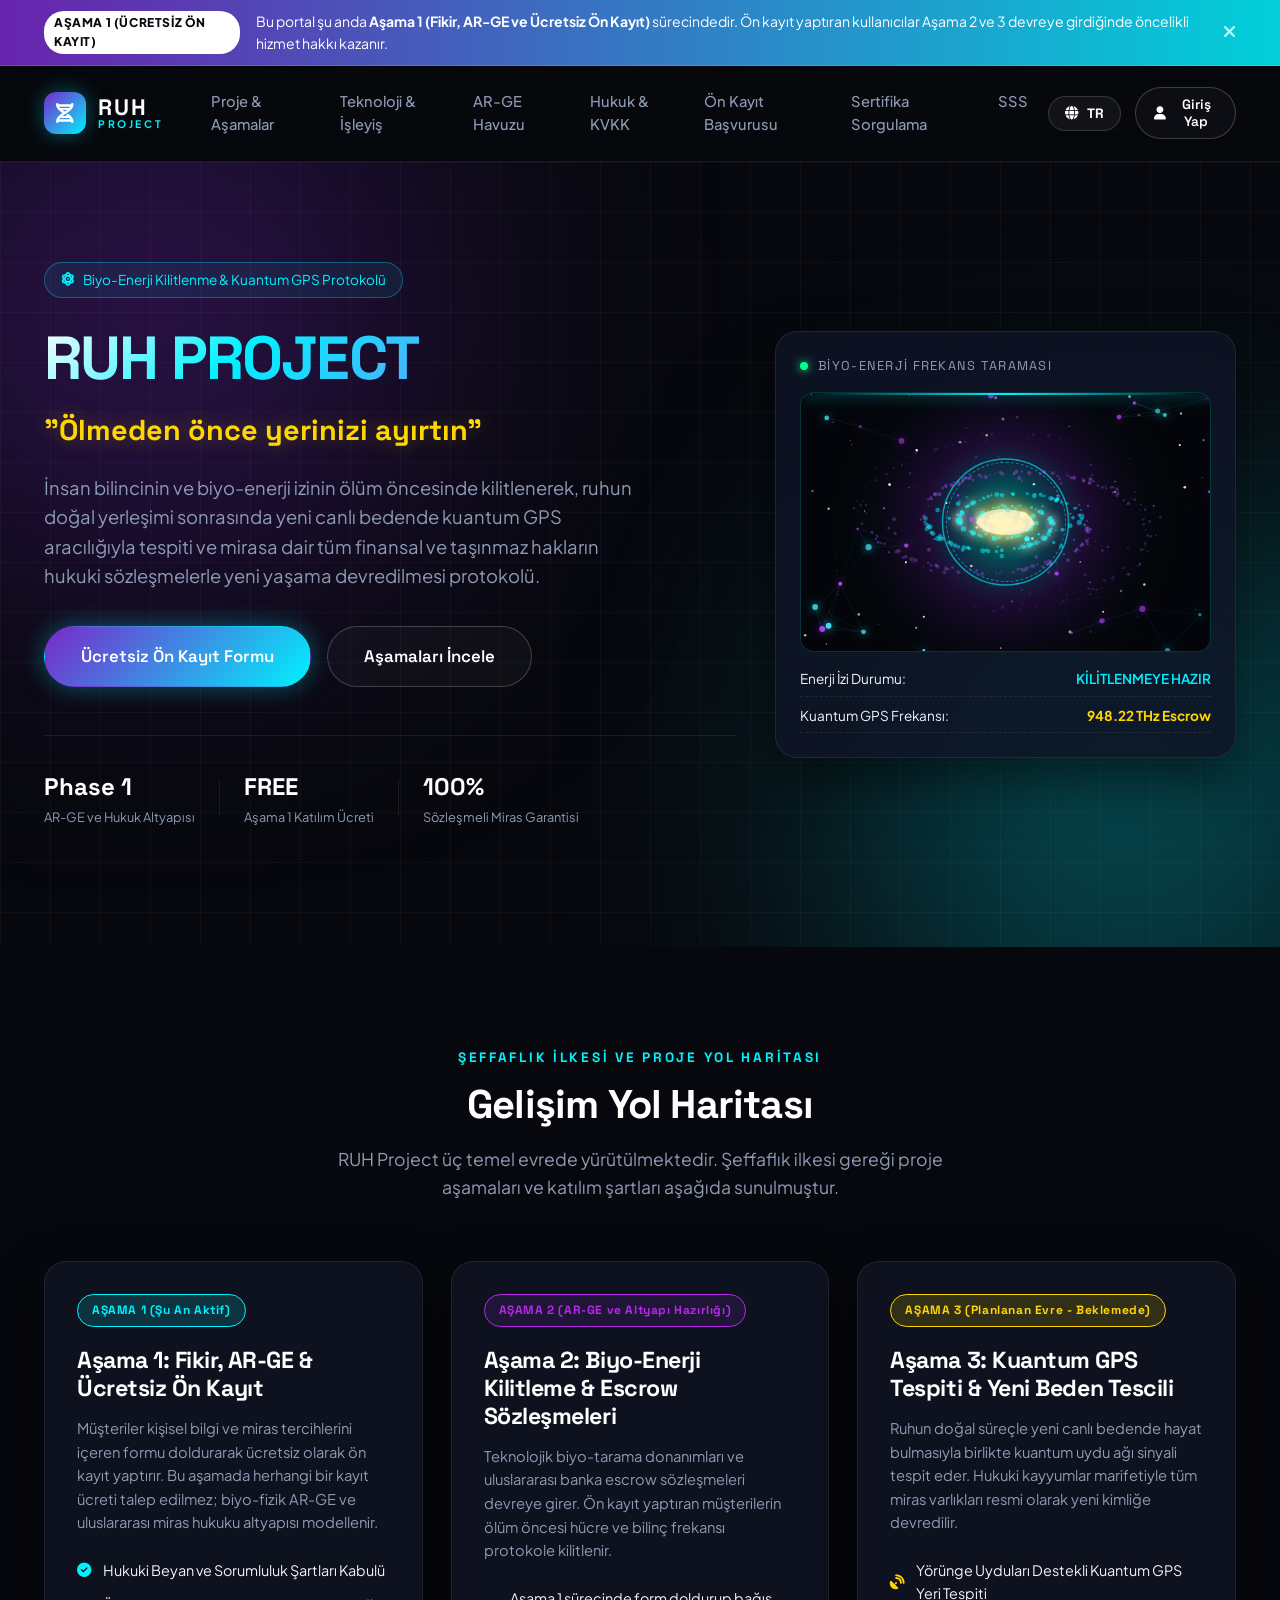
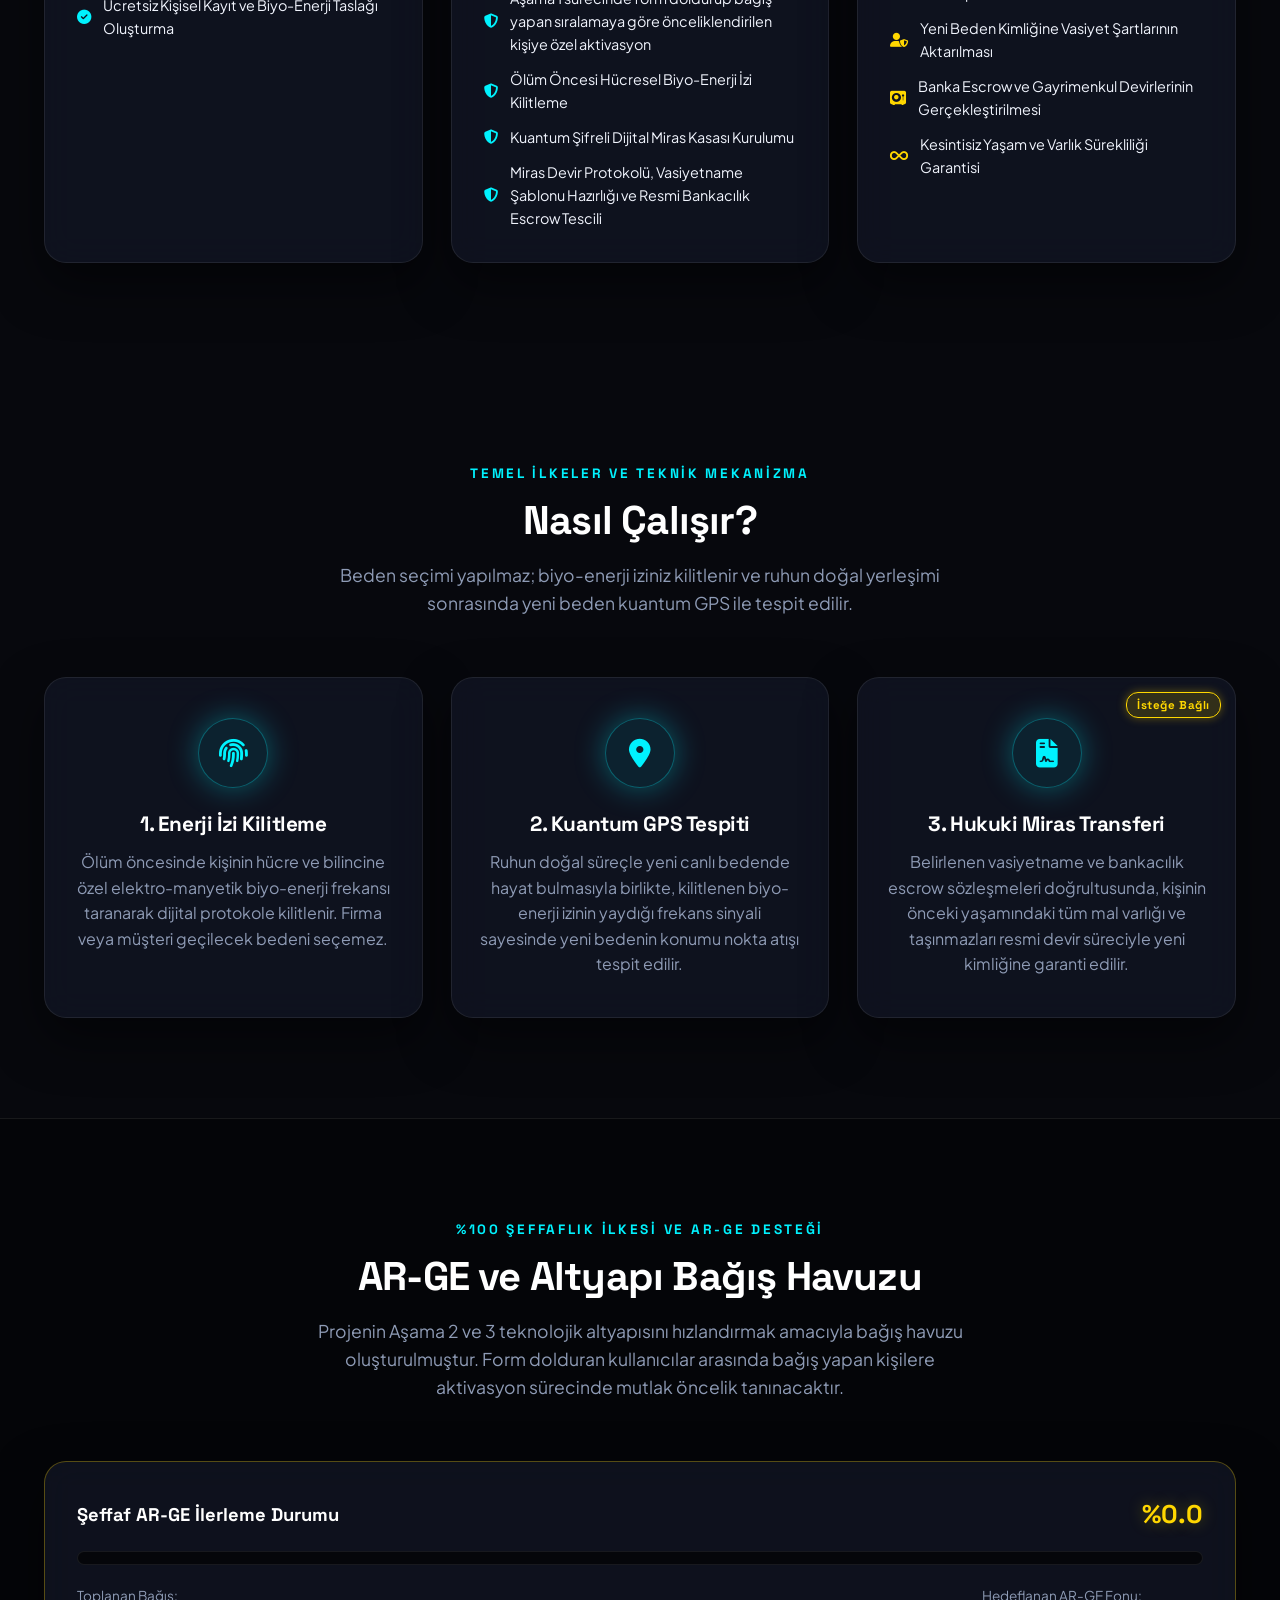
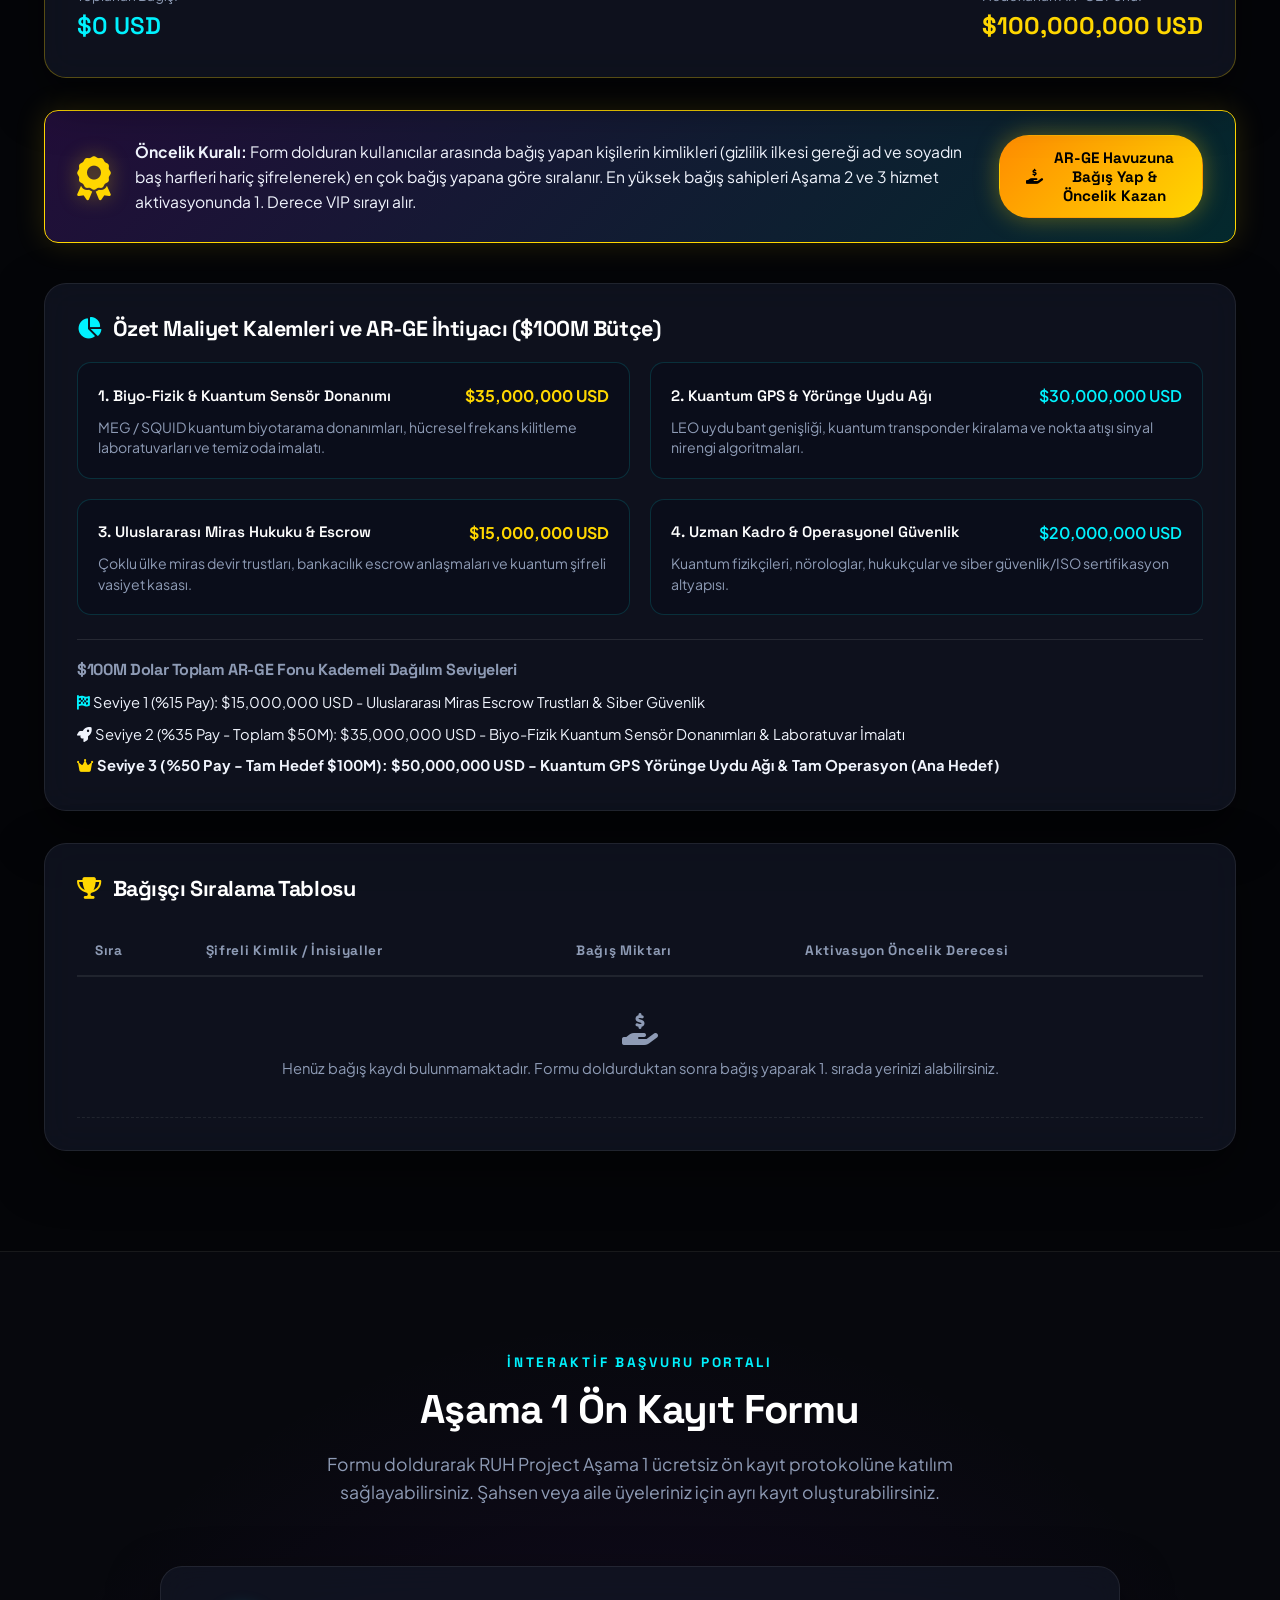
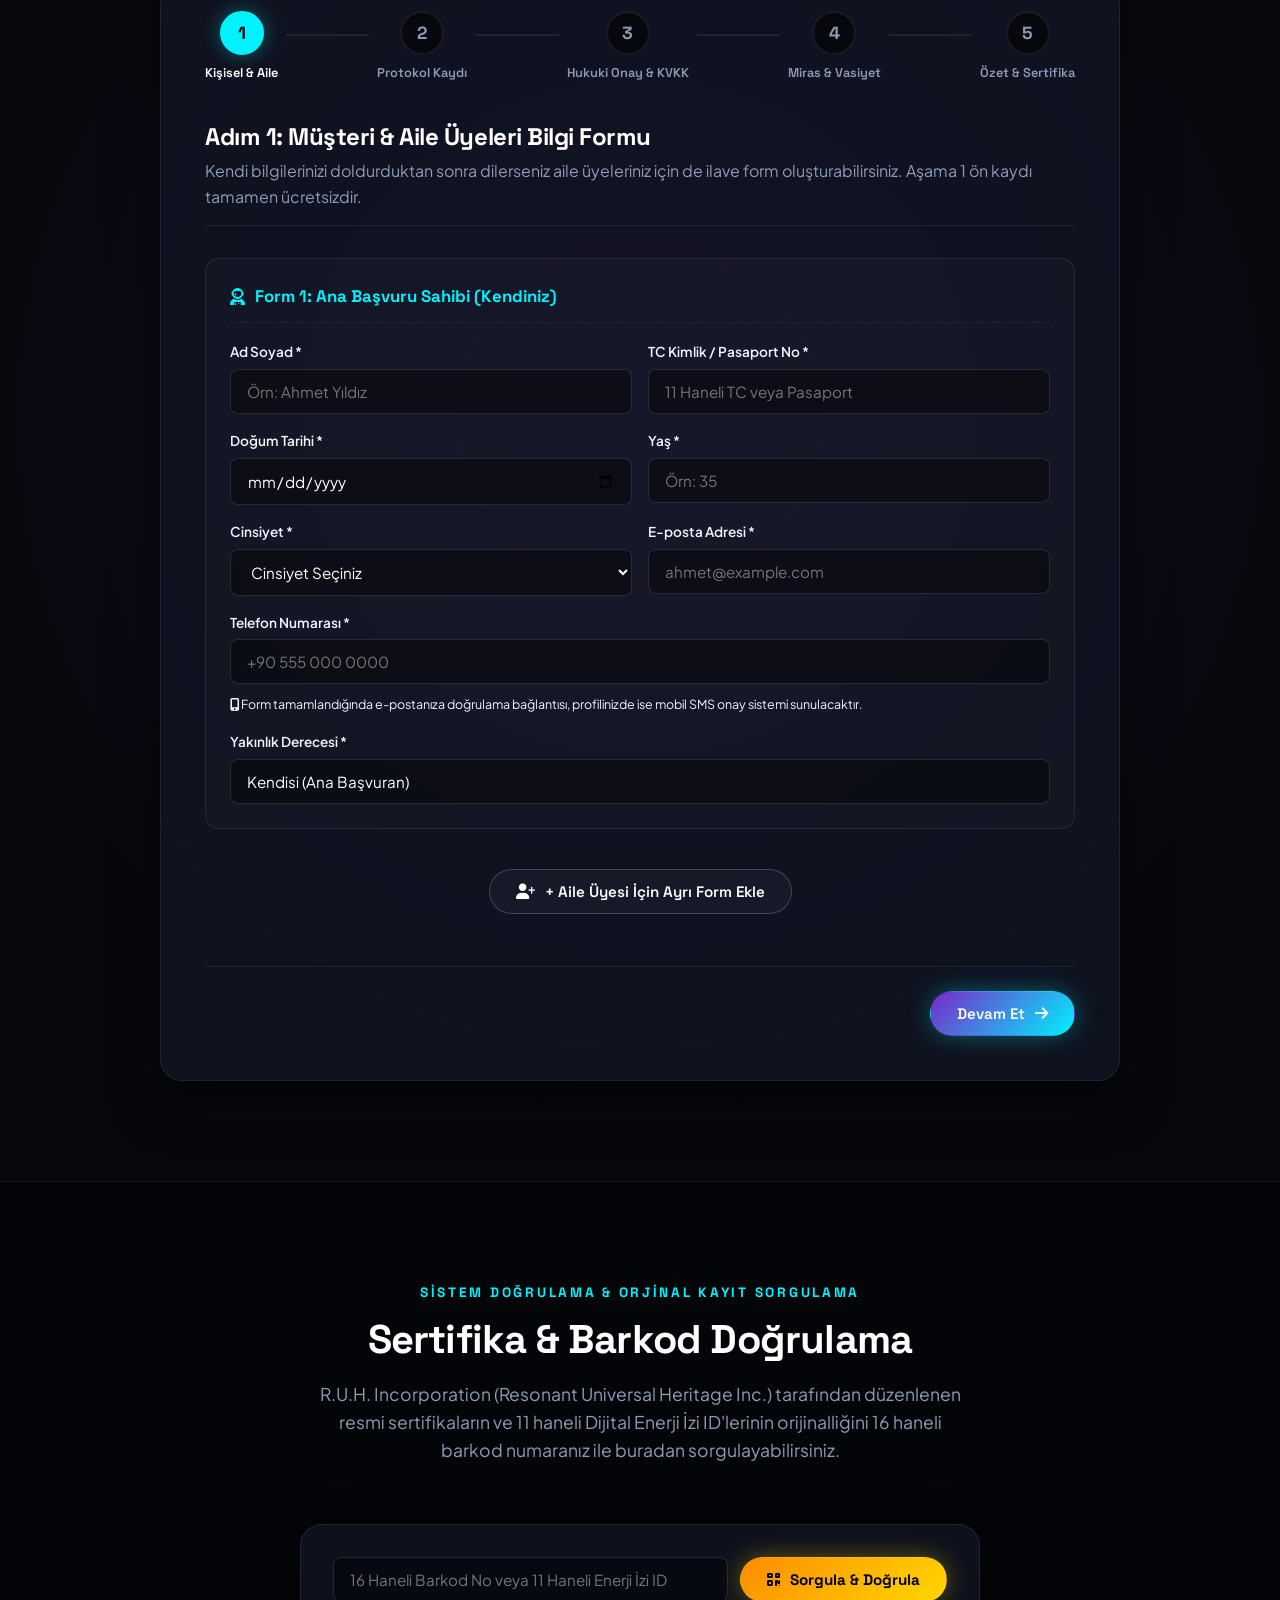
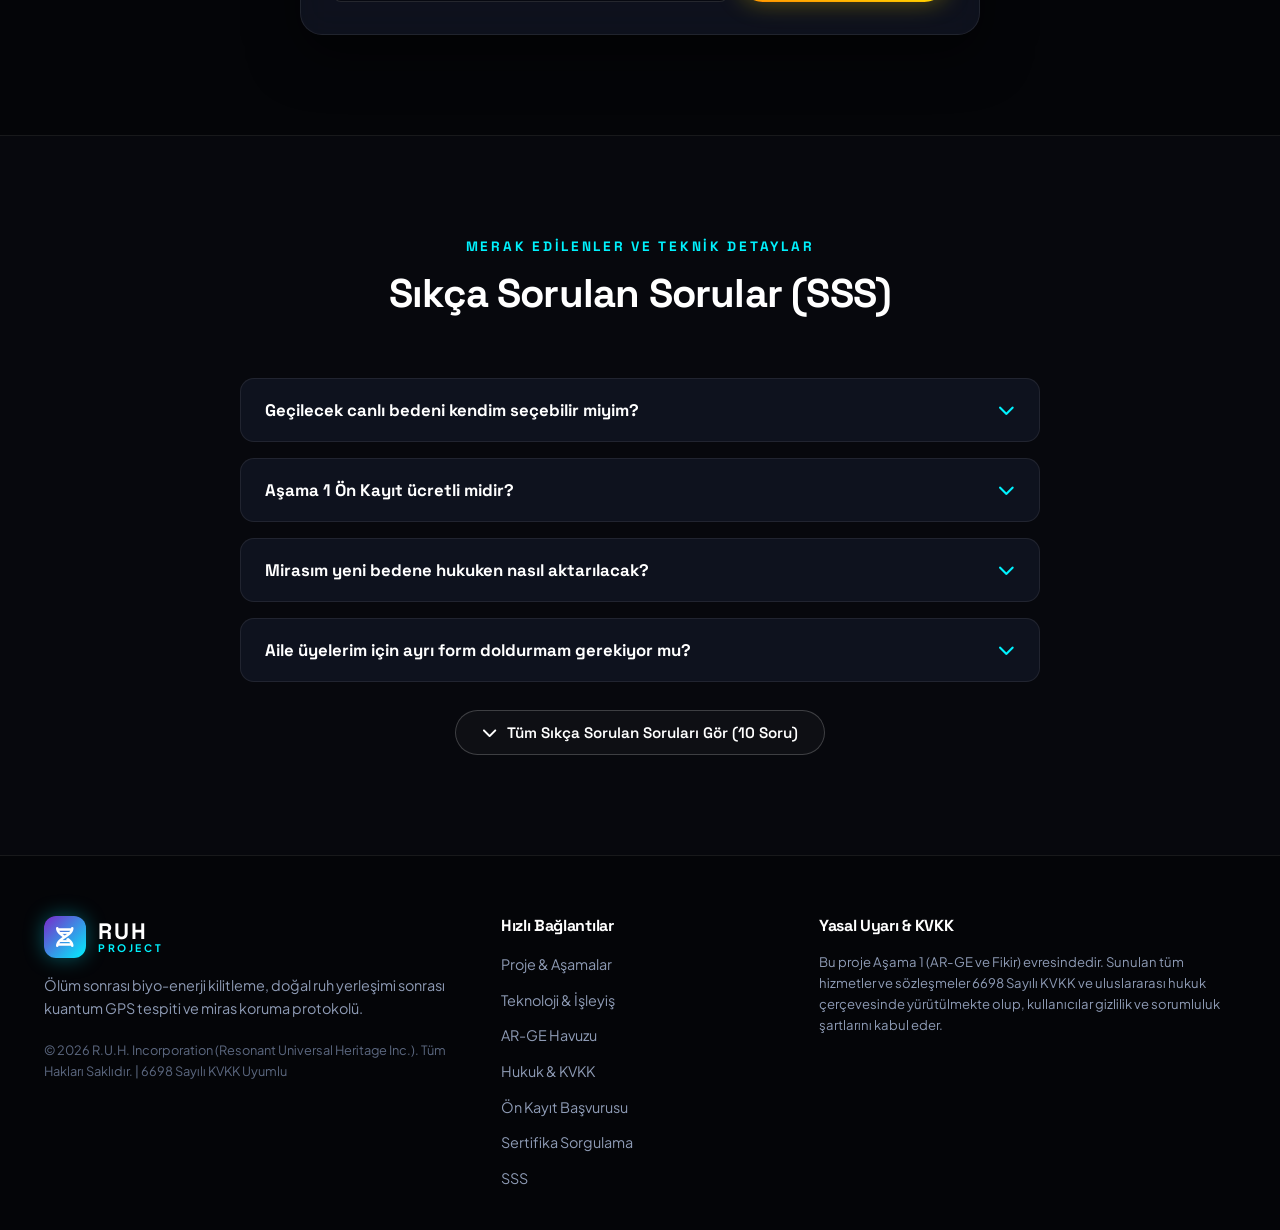
==== commit 73d8f11f: "feat: Add Green Success Completion Modal & Redesign A4 Landscape International Certificate with 3D G" ====
--- a/index.html
+++ b/index.html
@@ -951,67 +951,118 @@
         </div>
     </footer>
 
-    <!-- Certificate Modal -->
+    <!-- Certificate Modal (A4 Landscape Professional International Certificate) -->
     <div class="modal-backdrop" id="certificateModal" role="dialog" aria-modal="true" aria-labelledby="certModalTitle">
-        <div class="modal-dialog" style="max-width: 680px;">
+        <div class="modal-dialog" style="max-width: 880px;">
             <div class="modal-header">
                 <h3 id="certModalTitle"><i class="fa-solid fa-certificate highlight-gold"></i> <span data-i18n="certModalTitle">R.U.H. Incorporation Resmi Ön Kayıt Sertifikası</span></h3>
                 <button class="modal-close" id="closeCertModal" aria-label="Kapat / Close Modal">&times;</button>
             </div>
-            <div class="modal-body" id="certificateBody">
+            <div class="modal-body" id="certificateBody" style="padding: 16px;">
                 
                 <!-- Member Switcher if multiple family members exist -->
-                <div id="certMemberSwitcherWrapper" style="margin-bottom: 16px; text-align: center;"></div>
-
-                <!-- Printable Corporate Certificate Document -->
+                <div id="certMemberSwitcherWrapper" style="margin-bottom: 16px; text-align: center; display: none;"></div>
+
+                <!-- Printable Corporate A4 Landscape Certificate Document -->
                 <div class="cert-card printable-cert">
-                    <div class="cert-border">
-                        <div class="cert-header" style="text-align: center; border-bottom: 1px solid var(--border-color); padding-bottom: 16px; margin-bottom: 20px;">
-                                <div style="display: flex; flex-direction: column; align-items: center; justify-content: center; gap: 4px; margin-bottom: 6px;">
-                                    <div style="display: flex; align-items: center; gap: 10px;">
-                                        <i class="fa-solid fa-dna cert-logo-icon" style="font-size: 1.8rem; color: var(--color-cyan); margin: 0;"></i>
-                                        <span style="font-family: var(--font-heading); font-size: 1.35rem; font-weight: 800; letter-spacing: 0.08em; color: #fff;">R.U.H. INCORPORATION</span>
+                    <!-- Ornamental Corner Elements -->
+                    <div class="cert-corner cert-corner-tl"></div>
+                    <div class="cert-corner cert-corner-tr"></div>
+                    <div class="cert-corner cert-corner-bl"></div>
+                    <div class="cert-corner cert-corner-br"></div>
+
+                    <div class="cert-inner-frame">
+                        <!-- Top Header Row -->
+                        <div class="cert-header-row">
+                            <div class="cert-brand-col">
+                                <div class="cert-logo-title">
+                                    <i class="fa-solid fa-dna cert-logo-icon"></i>
+                                    <span>R.U.H. INCORPORATION</span>
+                                </div>
+                                <span class="cert-sub-brand">RESONANT UNIVERSAL HERITAGE INC. | GLOBAL ESCROW TRUST & QUANTUM REGISTRY</span>
+                            </div>
+                            <div class="cert-doc-meta">
+                                <span class="cert-meta-label">DOKÜMAN kODU:</span>
+                                <span class="cert-meta-val">RUH-CERT-2026-PH1</span>
+                            </div>
+                        </div>
+
+                        <!-- Certificate Title & Preamble -->
+                        <div class="cert-title-block">
+                            <h2 class="cert-main-title" data-i18n="certOfficialDoc">ULUSLARARASI BİYO-ENERJİ VE MİRAS PROTOKOLÜ SERTİFİKASI</h2>
+                            <p class="cert-preamble" data-i18n="certPreamble">
+                                İşbu resmi tescil belgesi, aşağıda kimlik bilgileri ve 11 haneli Enerji İzi ID'si yer alan hak sahibinin R.U.H. Incorporation Aşama 1 Biyo-Enerji ve Miras Escrow Protokolü'ne kaydının eksiksiz olarak tamamlandığını onaylar.
+                            </p>
+                        </div>
+
+                        <!-- Recipient Name Banner -->
+                        <div class="cert-recipient-banner">
+                            <span class="cert-recipient-label" data-i18n="lblCertHolder">HAK SAHİBİ / PRIMARY CERTIFICATE HOLDER</span>
+                            <h3 id="certHolderName" class="cert-holder-name">Ahmet Yıldız</h3>
+                        </div>
+
+                        <!-- Data Grid 2-Column Section -->
+                        <div class="cert-data-grid">
+                            <div class="cert-data-col">
+                                <div class="cert-data-item">
+                                    <span class="cert-data-label" data-i18n="lblEnergyId">Dijital Enerji İzi ID (11 Hane):</span>
+                                    <strong id="certEnergyIdVal" class="cert-data-val highlight-cyan" style="font-family: monospace;">RUH84K92M17</strong>
+                                </div>
+                                <div class="cert-data-item">
+                                    <span class="cert-data-label" data-i18n="lblProfIdentity">Kimlik / Pasaport No:</span>
+                                    <span id="certIdentityVal" class="cert-data-val">11111111111</span>
+                                </div>
+                                <div class="cert-data-item">
+                                    <span class="cert-data-label">Tescil Tarihi ve Saati:</span>
+                                    <span id="certDateVal" class="cert-data-val highlight-gold">05.08.2026 00:15:30</span>
+                                </div>
+                            </div>
+                            <div class="cert-data-col">
+                                <div class="cert-data-item">
+                                    <span class="cert-data-label">Kayıtlı Kişi Sayısı:</span>
+                                    <span id="certMemberCount" class="cert-data-val">1 Kişi</span>
+                                </div>
+                                <div class="cert-data-item">
+                                    <span class="cert-data-label" data-i18n="lblProfTier">Protokol Seviyesi:</span>
+                                    <span id="certTierName" class="cert-data-val">Aşama 1 Ön Kayıt Protokolü (Ücretsiz)</span>
+                                </div>
+                                <div class="cert-data-item">
+                                    <span class="cert-data-label" data-i18n="lblProfInheritance">Miras Escrow Tercihi:</span>
+                                    <span id="certInheritance" class="cert-data-val highlight-gold">Kayıtlı & Escrow Onaylı</span>
+                                </div>
+                            </div>
+                        </div>
+
+                        <!-- Footer Block: Left QR Code | Center Barcode | Right Gold Wax Seal Stamp -->
+                        <div class="cert-footer-row">
+                            <!-- Left: Live QR Code -->
+                            <div class="cert-qr-box">
+                                <img id="certQrImg" src="" alt="Sertifika QR Kodu">
+                                <span class="cert-qr-text" data-i18n="certQrCaption">Kuantum Doğrulama QR Kodu</span>
+                            </div>
+
+                            <!-- Center: Barcode 16 Digits -->
+                            <div class="cert-barcode-box">
+                                <span class="cert-barcode-label">16 HANELİ SERTİFİKA BARKOD NO</span>
+                                <strong id="certBarcodeVal" class="cert-barcode-num">8942-7109-4482-1928</strong>
+                                <div class="visual-barcode-bars">
+                                    <span style="width: 2px;"></span><span style="width: 1px;"></span><span style="width: 3px;"></span><span style="width: 1px;"></span><span style="width: 2px;"></span><span style="width: 4px;"></span><span style="width: 1px;"></span><span style="width: 2px;"></span><span style="width: 3px;"></span><span style="width: 1px;"></span><span style="width: 2px;"></span><span style="width: 1px;"></span><span style="width: 3px;"></span><span style="width: 2px;"></span><span style="width: 1px;"></span><span style="width: 4px;"></span><span style="width: 2px;"></span><span style="width: 1px;"></span><span style="width: 3px;"></span><span style="width: 2px;"></span>
+                                </div>
+                            </div>
+
+                            <!-- Right: 3D Corporate Gold Wax Seal Stamp -->
+                            <div class="cert-seal-box">
+                                <div class="cert-gold-seal">
+                                    <div class="seal-outer-ring">
+                                        <div class="seal-inner-ring">
+                                            <i class="fa-solid fa-shield-halved seal-icon"></i>
+                                            <span class="seal-text-top">PH1 APPROVED</span>
+                                            <span class="seal-text-bottom">R.U.H. INC.</span>
+                                        </div>
                                     </div>
-                                    <span style="font-size: 0.72rem; letter-spacing: 0.15em; color: var(--color-cyan); font-weight: 600; display: block; text-transform: uppercase;">RESONANT UNIVERSAL HERITAGE INC.</span>
-                                </div>
-                                <span style="font-size: 0.72rem; letter-spacing: 0.2em; color: var(--text-muted); display: block; text-transform: uppercase; margin-top: 4px;">PROTOCOL & ESCROW VAULT</span>
-                                <h2 style="font-size: 1.15rem; color: var(--color-gold); margin-top: 8px;" data-i18n="certOfficialDoc">AŞAMA 1 RESMİ BİYO-ENERJİ VE MİRAS ÖN KAYIT BELGESİ</h2>
-                            </div>
-
-                            <div class="cert-details-grid" style="display: grid; grid-template-columns: 1fr 120px; gap: 20px; align-items: center;">
-                                <div>
-                                    <p style="margin-bottom: 8px;"><strong>Başvuru Sahibi:</strong> <span id="certHolderName" style="font-size: 1.2rem; color: #fff; font-weight: 700;">Ahmet Yıldız</span></p>
-                                    <p style="margin-bottom: 8px;"><strong>Dijital Enerji İzi ID (11 Hane):</strong> <strong id="certEnergyIdVal" class="highlight-cyan" style="font-family: monospace; font-size: 1.05rem;">RUH84K92M17</strong></p>
-                                    <p style="margin-bottom: 8px;"><strong>Kayıtlı Kişi Sayısı:</strong> <span id="certMemberCount">1 Kişi</span></p>
-                                    <p style="margin-bottom: 8px;"><strong>Seçilen Protokol:</strong> <span id="certTierName">Aşama 1 Ön Kayıt Protokolü (Aşama 1 Ücretsiz)</span></p>
-                                    <p style="margin-bottom: 8px;"><strong>Miras Devir Durumu:</strong> <span id="certInheritance">Kayıtlı & Escrow Onaylı</span></p>
-                                    <p style="margin-bottom: 8px;"><strong>Tarih ve Saat:</strong> <span id="certDate">04.08.2026 18:10:55</span></p>
-                                </div>
-
-                                <!-- Live QR Code pointing to verification URL -->
-                                <div style="text-align: center;">
-                                    <img id="certQrImg" src="" alt="Sertifika QR Kodu" style="width: 110px; height: 110px; border-radius: 8px; border: 1px solid var(--border-color); background: #000; padding: 4px;">
-                                    <span style="font-size: 0.65rem; color: var(--text-muted); display: block; margin-top: 4px;">Kamera ile Tara</span>
-                                </div>
-                            </div>
-
-                            <!-- Barcode Section -->
-                            <div class="cert-barcode-wrapper" style="margin-top: 24px; padding-top: 16px; border-top: 1px dashed var(--border-color); text-align: center;">
-                                <span style="font-size: 0.8rem; color: var(--text-muted); display: block; margin-bottom: 4px;">REKORT / BARKOD NO (16 HANE)</span>
-                                <strong id="certBarcodeVal" class="highlight-gold" style="font-family: monospace; font-size: 1.25rem; letter-spacing: 0.15em; display: block; margin-bottom: 8px;">8942-7109-4482-1928</strong>
-                                
-                                <!-- Visual Barcode Lines simulation -->
-                                <div class="visual-barcode-bars" style="display: flex; justify-content: center; gap: 3px; height: 32px; opacity: 0.85;">
-                                    <span style="width: 2px; background: #fff;"></span><span style="width: 1px; background: #fff;"></span><span style="width: 3px; background: #fff;"></span><span style="width: 1px; background: #fff;"></span><span style="width: 2px; background: #fff;"></span><span style="width: 4px; background: #fff;"></span><span style="width: 1px; background: #fff;"></span><span style="width: 2px; background: #fff;"></span><span style="width: 3px; background: #fff;"></span><span style="width: 1px; background: #fff;"></span><span style="width: 2px; background: #fff;"></span><span style="width: 1px; background: #fff;"></span><span style="width: 3px; background: #fff;"></span><span style="width: 2px; background: #fff;"></span><span style="width: 1px; background: #fff;"></span><span style="width: 4px; background: #fff;"></span><span style="width: 2px; background: #fff;"></span><span style="width: 1px; background: #fff;"></span><span style="width: 3px; background: #fff;"></span><span style="width: 2px; background: #fff;"></span>
-                                </div>
-                            </div>
-
-                            <div class="cert-footer-stamp" style="margin-top: 20px; display: flex; justify-content: space-between; align-items: center;">
-                                <span style="font-size: 0.75rem; color: var(--text-muted);">Düzenleyen Kurum: R.U.H. Incorporation (Resonant Universal Heritage Inc.)</span>
-                                <div class="stamp-box" data-i18n="certStamp" style="border: 2px solid var(--color-gold); color: var(--color-gold); padding: 4px 12px; border-radius: 4px; font-weight: 700; font-size: 0.75rem; text-align: center; text-transform: uppercase;">
-                                    PH1 APPROVED<br>R.U.H. INCORPORATION
-                                </div>
-                            </div>
+                                </div>
+                            </div>
+                        </div>
                     </div>
                 </div>
             </div>
--- a/style.css
+++ b/style.css
@@ -2199,7 +2199,9 @@
     }
 }
 
-/* --- Validation Error Highlight Styles --- */
+}
+
+/* --- Validation Error & Success Modal Theme Styles --- */
 .input-error {
     border-color: #ff3366 !important;
     box-shadow: 0 0 16px rgba(255, 51, 102, 0.45) !important;
@@ -2213,4 +2215,342 @@
     40%, 80% { transform: translateX(5px); }
 }
 
-
+/* Success Modal State */
+.modal-backdrop.modal-success .modal-dialog {
+    border-color: #00ff88 !important;
+    box-shadow: 0 0 40px rgba(0, 255, 136, 0.4) !important;
+}
+
+.modal-backdrop.modal-success .icon-wrapper-success {
+    background: rgba(0, 255, 136, 0.15) !important;
+    border-color: #00ff88 !important;
+    box-shadow: 0 0 25px rgba(0, 255, 136, 0.35) !important;
+}
+
+.modal-backdrop.modal-success .btn-success-theme {
+    background: linear-gradient(135deg, #00ff88, #00b359) !important;
+    border-color: #00ff88 !important;
+    color: #000 !important;
+    font-weight: 800 !important;
+    box-shadow: 0 0 25px rgba(0, 255, 136, 0.4) !important;
+}
+
+/* --- A4 LANDSCAPE INTERNATIONAL CERTIFICATE SYSTEM --- */
+.printable-cert {
+    position: relative;
+    background: radial-gradient(ellipse at center, #0d1627 0%, #06080e 100%);
+    border: 3px double #d4af37;
+    outline: 1px solid rgba(212, 175, 55, 0.3);
+    outline-offset: 6px;
+    border-radius: 8px;
+    padding: 32px 40px;
+    color: #ffffff;
+    box-shadow: 0 0 40px rgba(0, 0, 0, 0.8), inset 0 0 60px rgba(212, 175, 55, 0.05);
+    overflow: hidden;
+}
+
+/* Ornamental Gold Corner Accents */
+.cert-corner {
+    position: absolute;
+    width: 24px;
+    height: 24px;
+    border-color: #ffd700;
+    border-style: solid;
+    z-index: 2;
+}
+
+.cert-corner-tl { top: 12px; left: 12px; border-width: 3px 0 0 3px; }
+.cert-corner-tr { top: 12px; right: 12px; border-width: 3px 3px 0 0; }
+.cert-corner-bl { bottom: 12px; left: 12px; border-width: 0 0 3px 3px; }
+.cert-corner-br { bottom: 12px; right: 12px; border-width: 0 3px 3px 0; }
+
+.cert-inner-frame {
+    position: relative;
+    z-index: 1;
+}
+
+/* Header Row */
+.cert-header-row {
+    display: flex;
+    justify-content: space-between;
+    align-items: flex-start;
+    border-bottom: 1px solid rgba(212, 175, 55, 0.3);
+    padding-bottom: 16px;
+    margin-bottom: 20px;
+}
+
+.cert-logo-title {
+    display: flex;
+    align-items: center;
+    gap: 10px;
+    font-family: var(--font-heading);
+    font-size: 1.45rem;
+    font-weight: 900;
+    letter-spacing: 0.1em;
+    color: #ffffff;
+}
+
+.cert-logo-icon {
+    font-size: 1.8rem;
+    color: var(--color-cyan);
+    filter: drop-shadow(0 0 8px var(--color-cyan));
+}
+
+.cert-sub-brand {
+    display: block;
+    font-size: 0.7rem;
+    letter-spacing: 0.15em;
+    color: var(--color-cyan);
+    font-weight: 600;
+    margin-top: 4px;
+}
+
+.cert-doc-meta {
+    text-align: right;
+    font-size: 0.75rem;
+}
+
+.cert-meta-label {
+    color: var(--text-muted);
+    display: block;
+    font-weight: 600;
+}
+
+.cert-meta-val {
+    color: var(--color-gold);
+    font-family: monospace;
+    font-weight: 700;
+    letter-spacing: 0.08em;
+}
+
+/* Certificate Title Block */
+.cert-title-block {
+    text-align: center;
+    margin-bottom: 20px;
+}
+
+.cert-main-title {
+    font-family: var(--font-heading);
+    font-size: 1.25rem;
+    color: var(--color-gold);
+    letter-spacing: 0.08em;
+    margin-bottom: 8px;
+    text-shadow: 0 0 15px rgba(255, 215, 0, 0.3);
+    text-transform: uppercase;
+}
+
+.cert-preamble {
+    font-size: 0.85rem;
+    color: var(--text-muted);
+    line-height: 1.5;
+    max-width: 720px;
+    margin: 0 auto;
+}
+
+/* Recipient Banner */
+.cert-recipient-banner {
+    background: rgba(255, 215, 0, 0.05);
+    border-top: 1px solid rgba(255, 215, 0, 0.2);
+    border-bottom: 1px solid rgba(255, 215, 0, 0.2);
+    padding: 14px 20px;
+    text-align: center;
+    margin-bottom: 20px;
+}
+
+.cert-recipient-label {
+    font-size: 0.72rem;
+    letter-spacing: 0.18em;
+    color: var(--color-gold);
+    display: block;
+    margin-bottom: 4px;
+    font-weight: 700;
+}
+
+.cert-holder-name {
+    font-family: var(--font-heading);
+    font-size: 1.6rem;
+    font-weight: 900;
+    color: #ffffff;
+    letter-spacing: 0.05em;
+    margin: 0;
+    background: linear-gradient(135deg, #ffffff 40%, var(--color-gold) 100%);
+    -webkit-background-clip: text;
+    -webkit-text-fill-color: transparent;
+}
+
+/* 2-Column Data Grid */
+.cert-data-grid {
+    display: grid;
+    grid-template-columns: 1fr 1fr;
+    gap: 20px;
+    background: rgba(10, 14, 26, 0.6);
+    border: 1px solid rgba(0, 242, 254, 0.15);
+    border-radius: 8px;
+    padding: 16px 20px;
+    margin-bottom: 24px;
+}
+
+.cert-data-item {
+    display: flex;
+    flex-direction: column;
+    gap: 3px;
+    margin-bottom: 10px;
+}
+
+.cert-data-item:last-child {
+    margin-bottom: 0;
+}
+
+.cert-data-label {
+    font-size: 0.76rem;
+    color: var(--text-muted);
+    font-weight: 500;
+}
+
+.cert-data-val {
+    font-size: 0.95rem;
+    font-weight: 700;
+    color: #ffffff;
+}
+
+/* Footer Row Layout */
+.cert-footer-row {
+    display: grid;
+    grid-template-columns: 130px 1fr 140px;
+    gap: 20px;
+    align-items: center;
+    border-top: 1px dashed rgba(255, 255, 255, 0.15);
+    padding-top: 20px;
+}
+
+/* Left QR Code Box */
+.cert-qr-box {
+    text-align: center;
+}
+
+.cert-qr-box img {
+    width: 100px;
+    height: 100px;
+    border-radius: 6px;
+    border: 1px solid var(--color-cyan);
+    background: #000;
+    padding: 4px;
+    box-shadow: 0 0 15px rgba(0, 242, 254, 0.2);
+}
+
+.cert-qr-text {
+    display: block;
+    font-size: 0.65rem;
+    color: var(--text-muted);
+    margin-top: 5px;
+}
+
+/* Center Barcode Box */
+.cert-barcode-box {
+    text-align: center;
+}
+
+.cert-barcode-label {
+    font-size: 0.72rem;
+    letter-spacing: 0.12em;
+    color: var(--text-muted);
+    display: block;
+    margin-bottom: 4px;
+}
+
+.cert-barcode-num {
+    font-family: monospace;
+    font-size: 1.2rem;
+    letter-spacing: 0.15em;
+    color: var(--color-gold);
+    display: block;
+    margin-bottom: 8px;
+}
+
+.visual-barcode-bars {
+    display: flex;
+    justify-content: center;
+    gap: 3px;
+    height: 30px;
+    opacity: 0.9;
+}
+
+.visual-barcode-bars span {
+    background: #ffffff;
+    display: inline-block;
+    height: 100%;
+}
+
+/* 3D Corporate Gold Wax Seal Stamp */
+.cert-seal-box {
+    display: flex;
+    justify-content: center;
+    align-items: center;
+}
+
+.cert-gold-seal {
+    width: 110px;
+    height: 110px;
+    border-radius: 50%;
+    background: radial-gradient(circle, #ffe899 0%, #d4af37 55%, #806010 100%);
+    box-shadow: 0 0 25px rgba(212, 175, 55, 0.6), inset 0 0 15px rgba(0,0,0,0.5);
+    display: flex;
+    align-items: center;
+    justify-content: center;
+    transform: rotate(-8deg);
+    border: 2px dashed #ffffff;
+    cursor: pointer;
+    transition: transform 0.3s ease;
+}
+
+.cert-gold-seal:hover {
+    transform: rotate(0deg) scale(1.05);
+}
+
+.seal-outer-ring {
+    width: 96px;
+    height: 96px;
+    border-radius: 50%;
+    border: 2px solid #57420a;
+    display: flex;
+    align-items: center;
+    justify-content: center;
+}
+
+.seal-inner-ring {
+    width: 82px;
+    height: 82px;
+    border-radius: 50%;
+    border: 1px solid #ffffff;
+    display: flex;
+    flex-direction: column;
+    align-items: center;
+    justify-content: center;
+    text-align: center;
+    background: rgba(130, 96, 16, 0.2);
+}
+
+.seal-icon {
+    font-size: 1.2rem;
+    color: #2b1f03;
+    margin-bottom: 2px;
+    filter: drop-shadow(0 1px 1px rgba(255,255,255,0.4));
+}
+
+.seal-text-top {
+    font-size: 0.62rem;
+    font-weight: 900;
+    color: #2b1f03;
+    letter-spacing: 0.08em;
+    text-shadow: 0 1px 0 rgba(255,255,255,0.3);
+}
+
+.seal-text-bottom {
+    font-size: 0.58rem;
+    font-weight: 800;
+    color: #2b1f03;
+    letter-spacing: 0.1em;
+    text-shadow: 0 1px 0 rgba(255,255,255,0.3);
+}
+
+
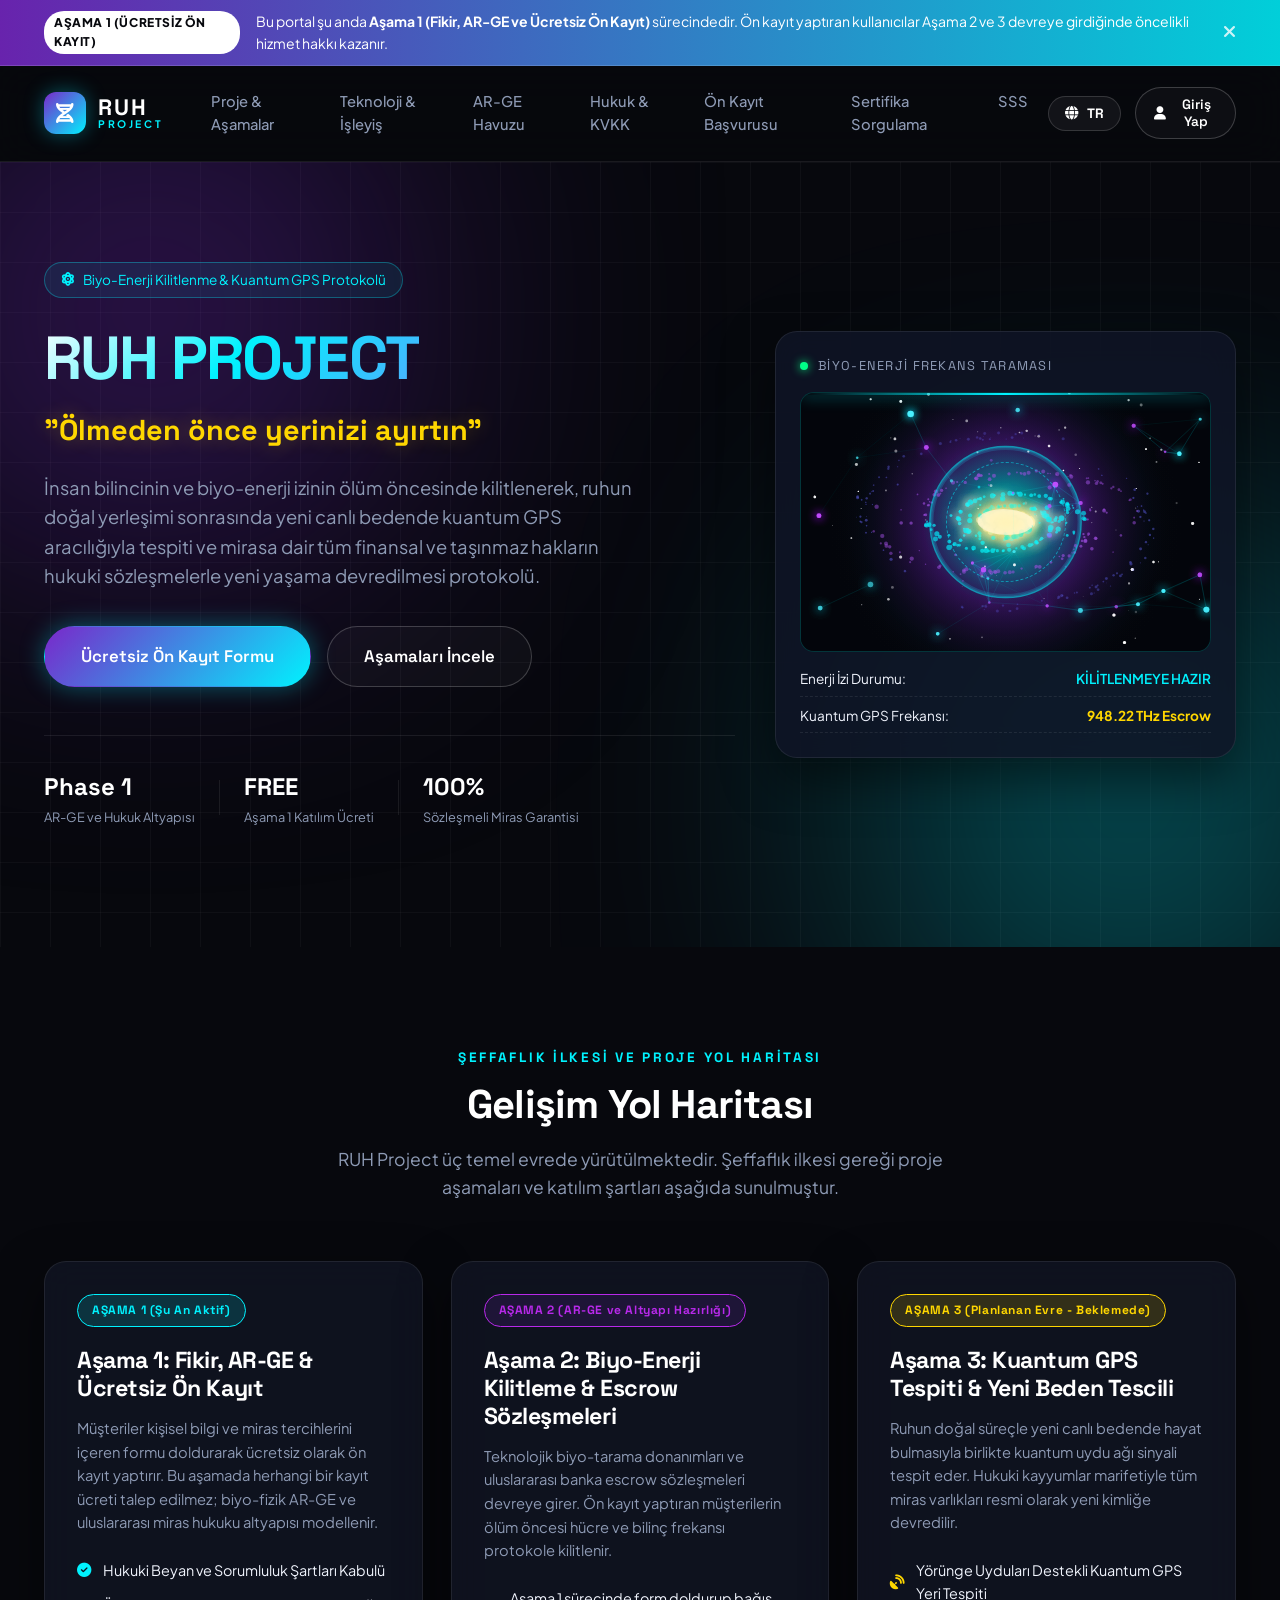
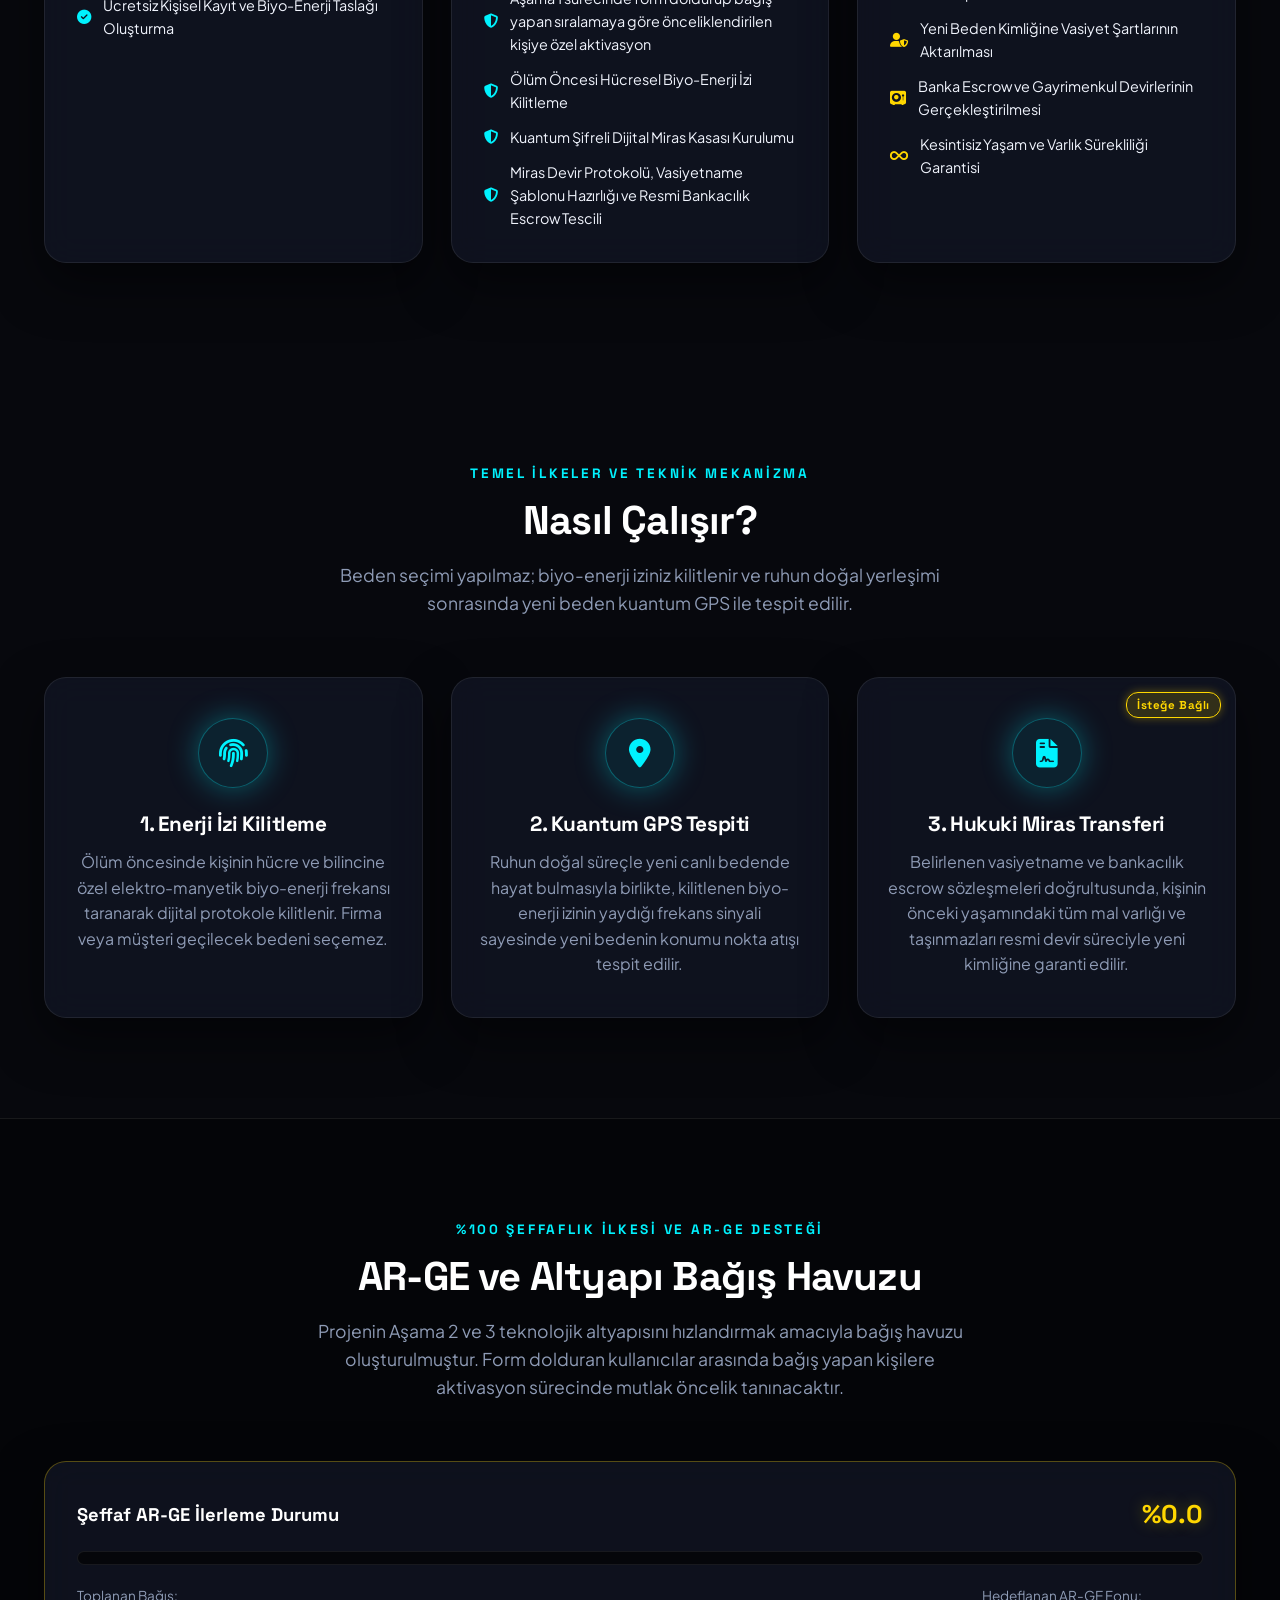
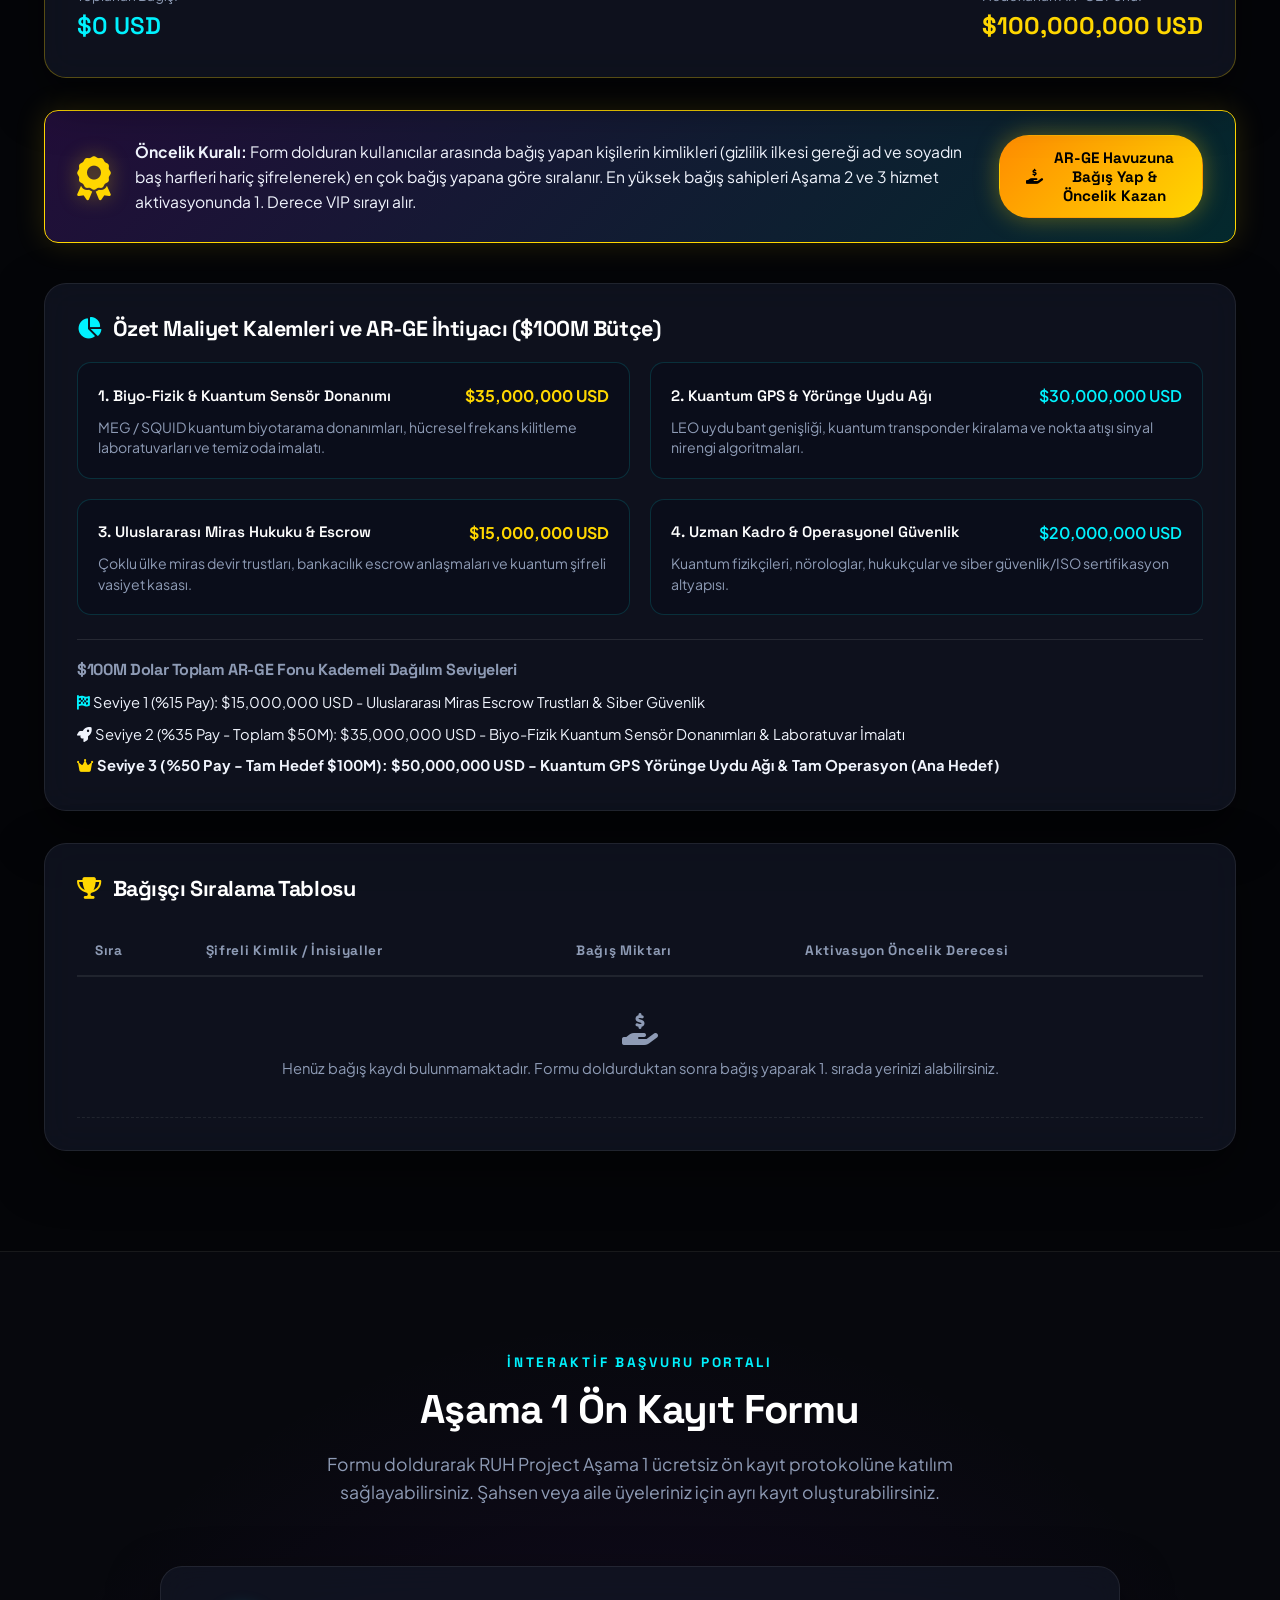
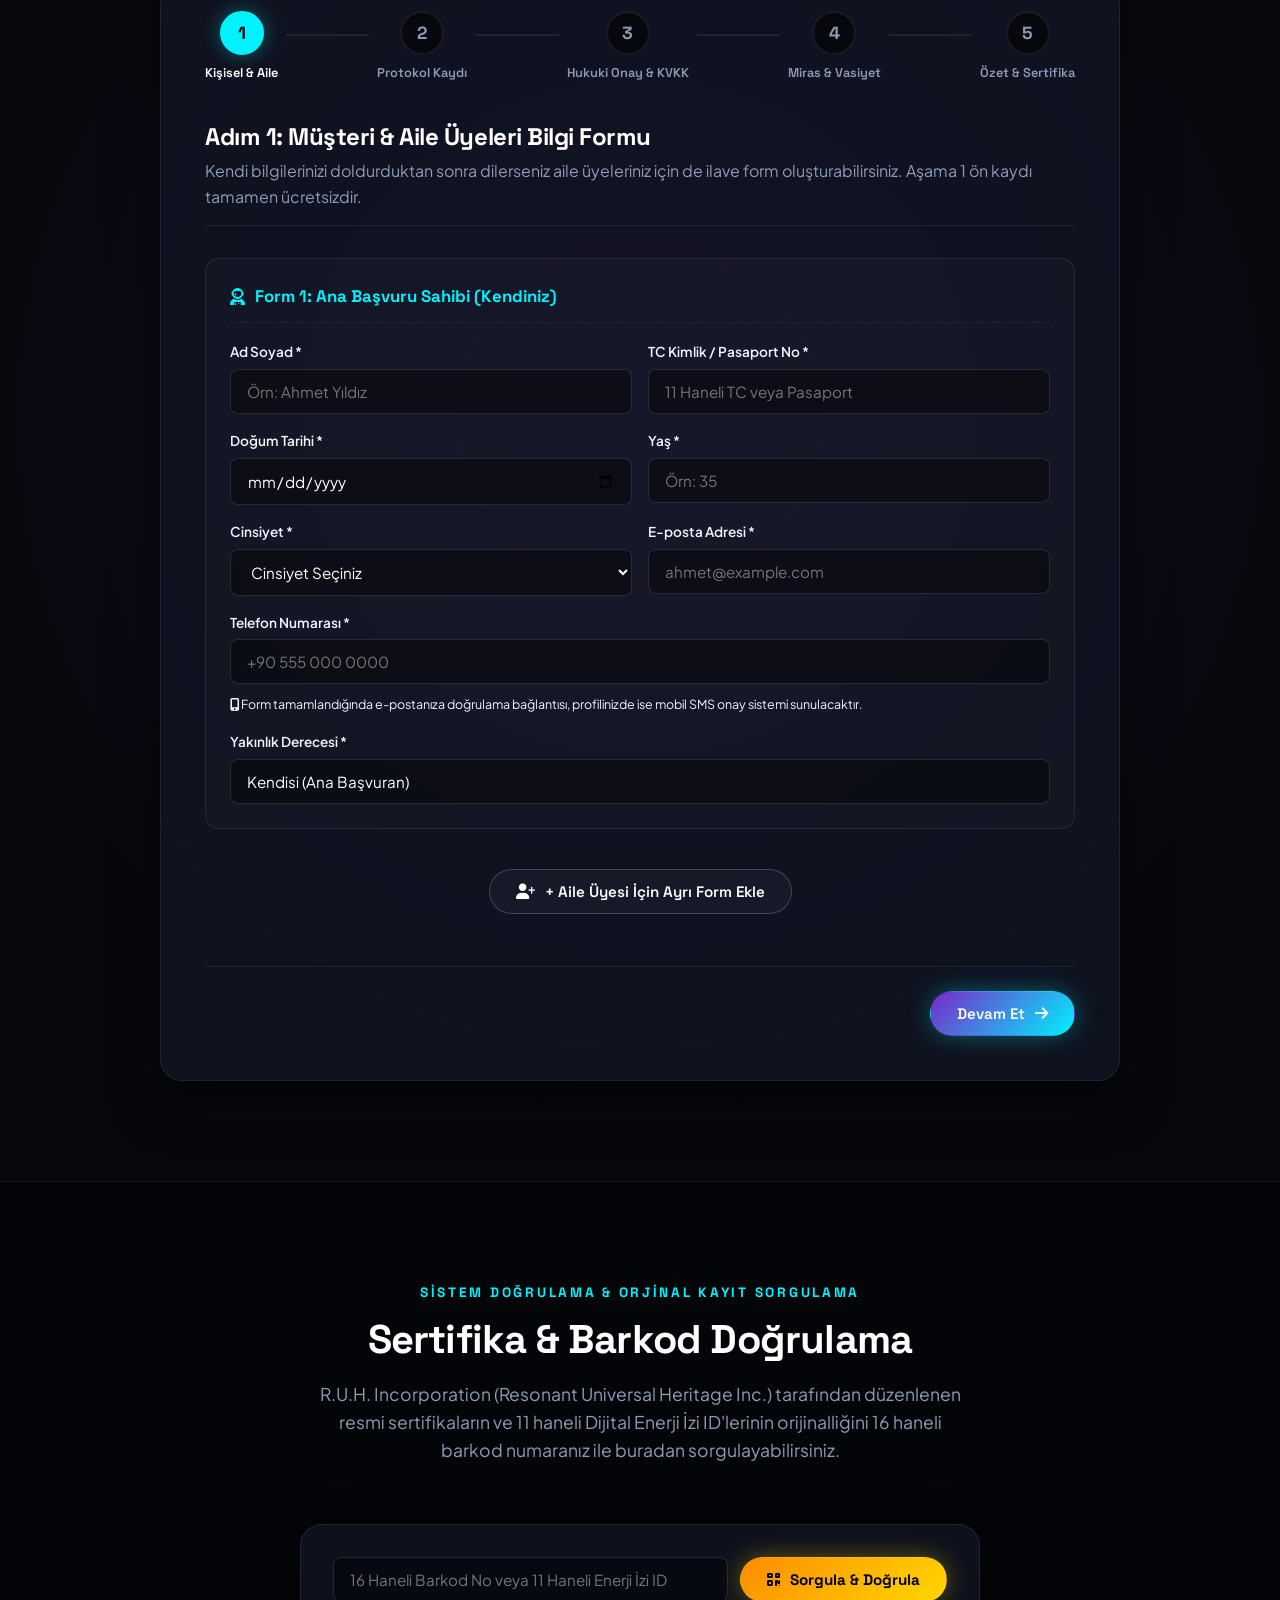
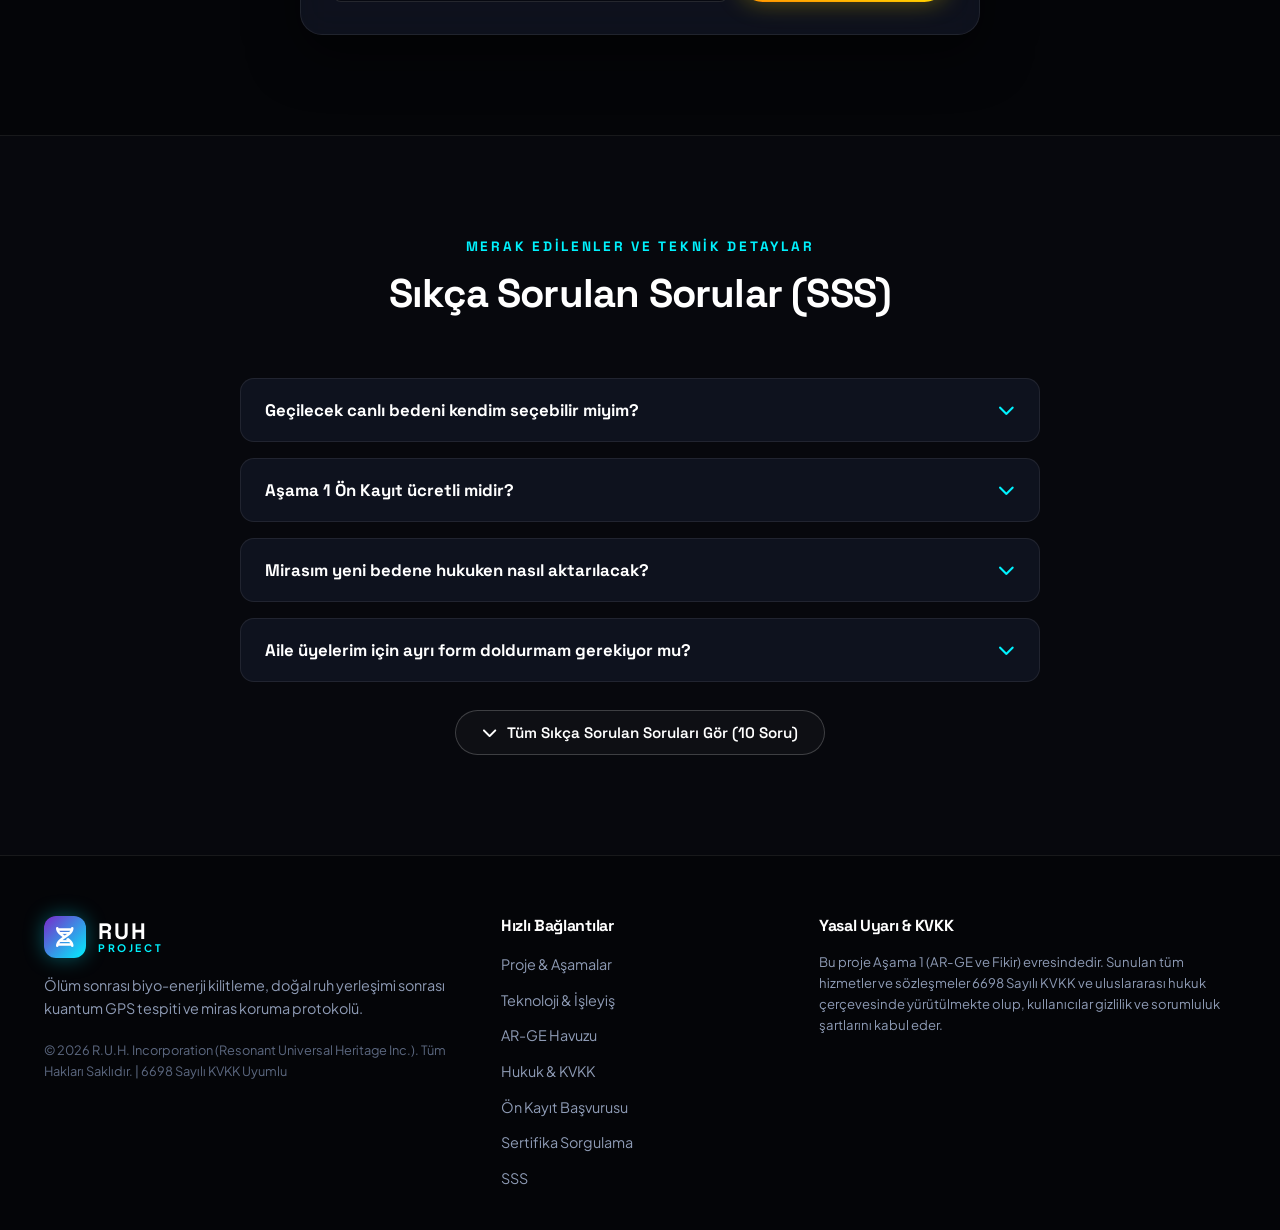
==== commit 54343a7a: "feat: Add Backup Heir opt-out checkbox, formal contract clauses with GDPR i18n, and direct PDF certi" ====
--- a/index.html
+++ b/index.html
@@ -551,21 +551,24 @@
 
                             <!-- Scrollable Contract Box -->
                             <div class="contract-scroll-box" id="contractBox" tabindex="0" aria-label="Sözleşme Metni">
-                                <h4 data-i18n="contractHeader">RUH PROJECT AŞAMA 1 ÖN KAYIT VE HUKUKİ SORUMLULUK SÖZLEŞMESİ</h4>
+                                <h4 data-i18n="contractHeader">RUH PROJECT AŞAMA 1 ÖN KAYIT, ESCROW VE HUKUKİ SORUMLULUK SÖZLEŞMESİ</h4>
                                 <p data-i18n="contractP1">
-                                    <strong>Madde 1 - Taraflar ve Konu:</strong> İşbu sözleşme, R.U.H. Incorporation (Resonant Universal Heritage Inc.) ("Firma") ile bu platform üzerinden ücretsiz ön kayıt formunu dolduran "Müşteri" arasında akdedilmiştir. Konu, Aşama 1 (Fikir ve AR-GE) süreci şartlarının ve Aşama 2 & 3 öncelik haklarının belirlenmesidir.
+                                    <strong>Madde 1 - Taraflar ve Sözleşmenin Konusu:</strong> İşbu sözleşme, R.U.H. Incorporation (Resonant Universal Heritage Inc.) ("Firma / Protokol Yönetimi") ile dijital portal üzerinden Aşama 1 ön kayıt formunu dolduran "Müşteri / Kullanıcı" arasında akdedilmiştir. Sözleşmenin konusu, Aşama 1 (Fikir, AR-GE ve Ücretsiz Ön Kayıt) şartlarının, biyo-enerji profil taslağının, uluslararası bankacılık escrow devirlerinin ve Aşama 2 & 3 öncelik haklarının yasal sınırlarının belirlenmesidir.
                                 </p>
                                 <p data-i18n="contractP2">
-                                    <strong>Madde 2 - Şeffaflık ve Ücretsiz Ön Kayıt Beyanı:</strong> Müşteri, projenin mevcut durumda bir AR-GE ve fikir aşamasında olduğunu, Aşama 1 kaydının ücretsiz olduğunu ve gelecekteki hizmet aktivasyonları için sırasını güvenceye aldığını kabul eder.
+                                    <strong>Madde 2 - Aşama 1 Şeffaflık Beyanı ve AR-GE Statüsü:</strong> Müşteri, RUH Project'in mevcut durumda bir Aşama 1 (Fikir, AR-GE ve Ücretsiz Ön Kayıt) sürecinde olduğunu açıkça kabul eder. Aşama 1 ön kaydı tamamen ücretsiz olup, Müşteri Aşama 2 ve 3 hizmetleri aktifleştiğinde öncelikli aktivasyon sırası kazanır.
                                 </p>
                                 <p data-i18n="contractP3">
-                                    <strong>Madde 3 - Beden Seçim Sınırlaması:</strong> Müşteri, sonraki yaşamında hangi canlı bedene geçeceğini kendisinin veya Firmanın seçemeyeceğini bilmekte ve kabul etmektedir. Süreç tamamen ölüm öncesi kilitlenen biyo-enerji frekansı ve kuantum GPS tespiti esasına dayanır.
+                                    <strong>Madde 3 - Beden Seçim Sınırlaması ve Kuantum GPS İlkesi:</strong> Müşteri, sonraki yaşamında hangi canlı bedene (host body) aktarılacağını kendisinin veya Firmanın SEÇEMEYECEĞİNİ bilmekte ve kabul etmektedir. Süreç, ölüm öncesi kilitlenen Elektro-Manyetik Biyo-Enerji Frekansı ile ruhun doğal rezonans sağladığı yeni canlı beden arasındaki kuantum GPS yörünge uydusu tespiti esasına dayanır.
                                 </p>
                                 <p data-i18n="contractP4">
-                                    <strong>Madde 4 - Sorumluluk Reddi ve Hizmet Önceliği:</strong> Müşteri, söz konusu hizmetin doğası gereği bilimsel ve hukuki AR-GE süreçlerine bağlı olduğunu, sonraki aşamalar devreye girdiğinde ön kayıtlı müşterilerin ilk ve öncelikli sıradan yararlanacağını kabul eder.
+                                    <strong>Madde 4 - Uluslararası Bankacılık Escrow ve Vasiyet Transferi:</strong> Müşteri, hayattayken vasiyetnamesini düzenler ve mal varlığını tarafsız banka/trust escrow hesabına bağlar. Varlıklar vefat halinde dondurulur; ölüm öncesi kilitlenen biyo-enerji izi yeni bedende Kuantum GPS uydularıyla tespit edilip resmi olarak tescillendiğinde yasal kayyumlar marifetiyle yeni kimliğe aktarılır.
                                 </p>
                                 <p data-i18n="contractP5">
-                                    <strong>Madde 5 - 6698 Sayılı KVKK ve Gizlilik Politikası:</strong> Müşteriye ait kişisel veriler (Ad, Soyad, TC Kimlik No, İletişim Bilgileri) ve biyo-enerji profil taslağı 6698 Sayılı Kişisel Verilerin Korunması Kanunu (KVKK) ve Avrupa Genel Veri Koruma Tüzüğü (GDPR) uyumlu Post-Kuantum Şifreleme (PQC) standartlarında saklanır. Bağışçı sıralama tablosunda gizlilik prensibi gereği ad ve soyadlar şifreli gösterilir (Örn: A**** Y****). Müşteri verilerinin tescil ve doğrulanma amacıyla işlenmesini açık rızası ile kabul eder.
+                                    <strong>Madde 5 - 6698 Sayılı KVKK, GDPR ve Post-Kuantum Şifreleme (PQC):</strong> Müşteriye ait kişisel veriler (Ad, Soyad, TC Kimlik No, İletişim Bilgileri) ve biyo-profil kayıtları 6698 Sayılı KVKK ve Avrupa Genel Veri Koruma Tüzüğü (GDPR / General Data Protection Regulation) mevzuatına tam uyumlu olarak Post-Kuantum Şifreleme (PQC) standartlarında saklanır. Bağışçı sıralama tablosunda gizlilik prensibi gereği ad ve soyadlar şifreli gösterilir (Örn: A**** Y****). Müşteri verilerinin tescil ve doğrulanma amacıyla işlenmesine açık rıza gösterir.
+                                </p>
+                                <p data-i18n="contractP6">
+                                    <strong>Madde 6 - Sorumluluk Sınırlaması ve Yasal Feragat:</strong> Müşteri, işbu sözleşmeyi onaylayarak projenin bilimsel ve hukuki AR-GE süreçlerine tabi olduğunu, Aşama 1 kayıtlarının deneysel ve hazırlık niteliğinde olduğunu, doğabilecek tüm hukuki ve teknik süreçleri kabul ve taahhüt eder.
                                 </p>
                             </div>
 
@@ -1251,6 +1254,9 @@
         </div>
     </div>
 
+    <!-- html2pdf.js for direct PDF Certificate Downloads -->
+    <script src="https://cdnjs.cloudflare.com/ajax/libs/html2pdf.js/0.10.1/html2pdf.bundle.min.js"></script>
+
     <!-- ES6 Module Script -->
     <script type="module" src="js/app.js"></script>
 </body>
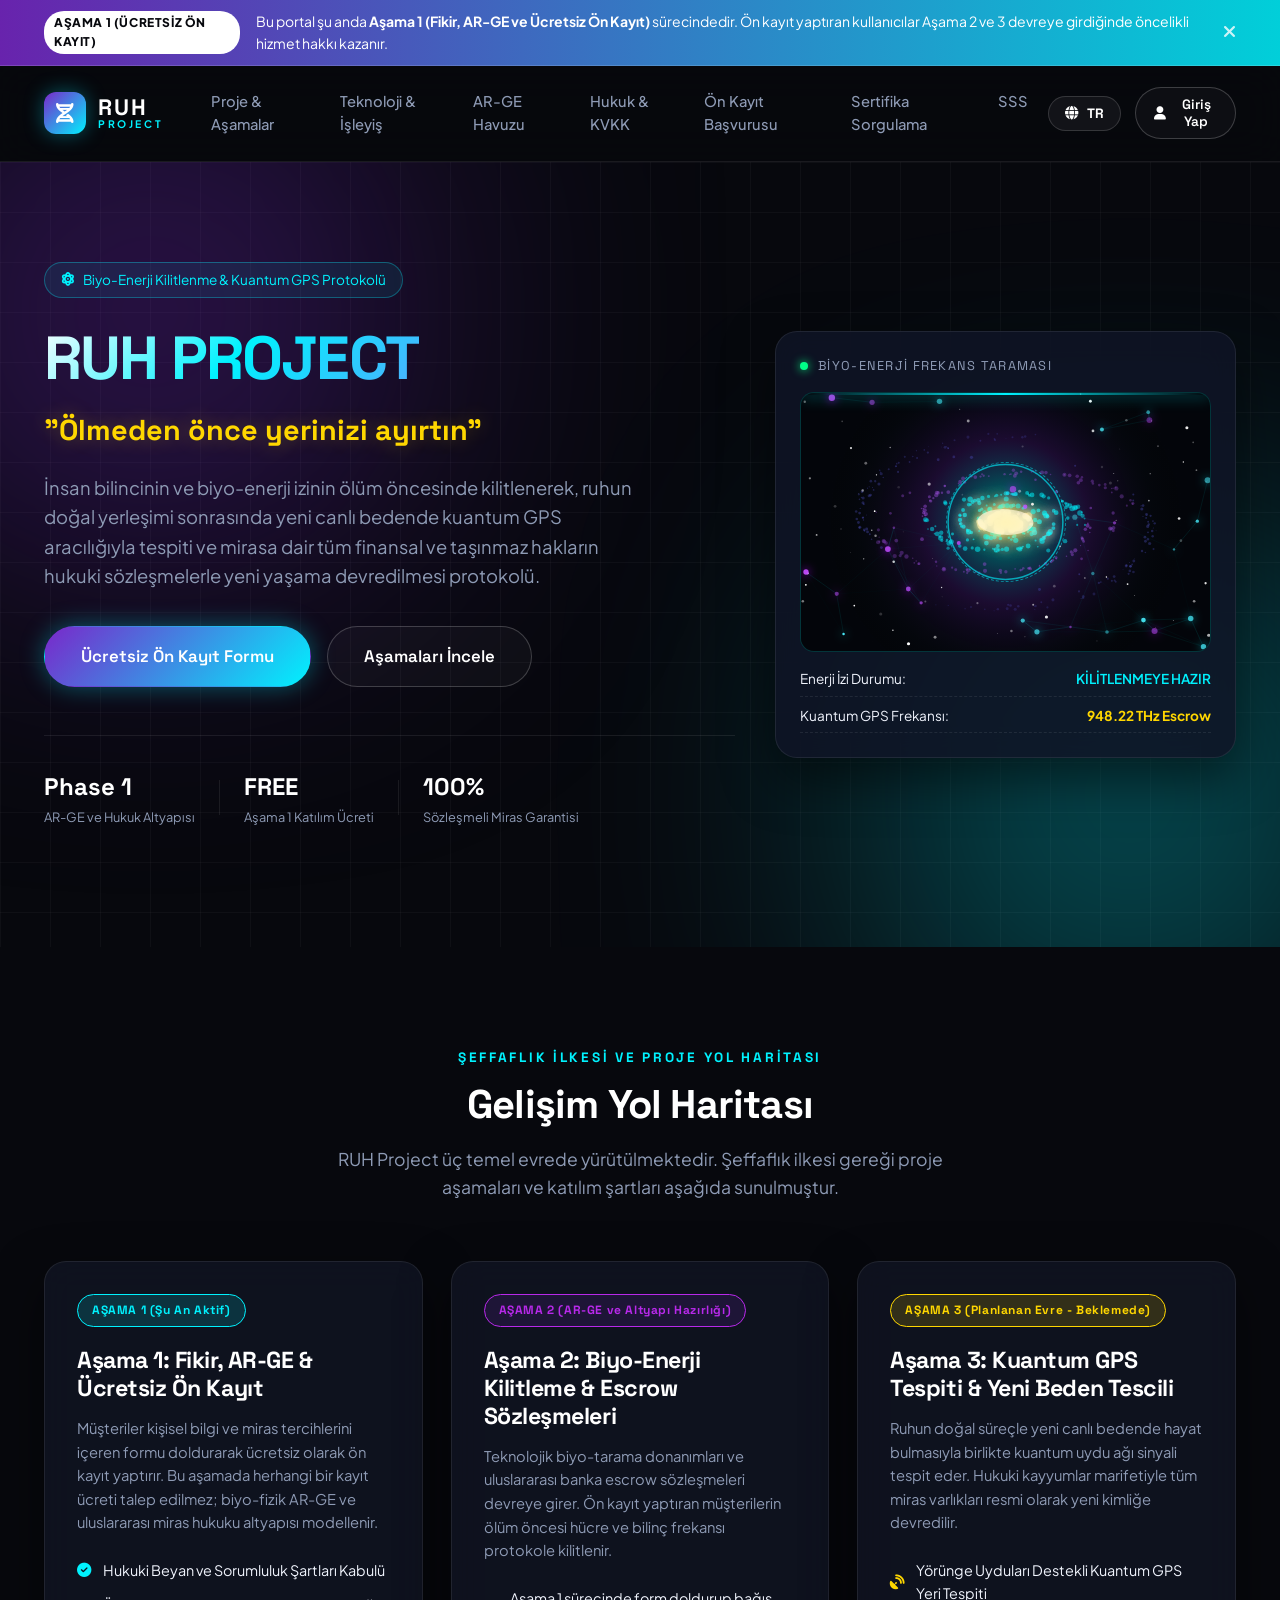
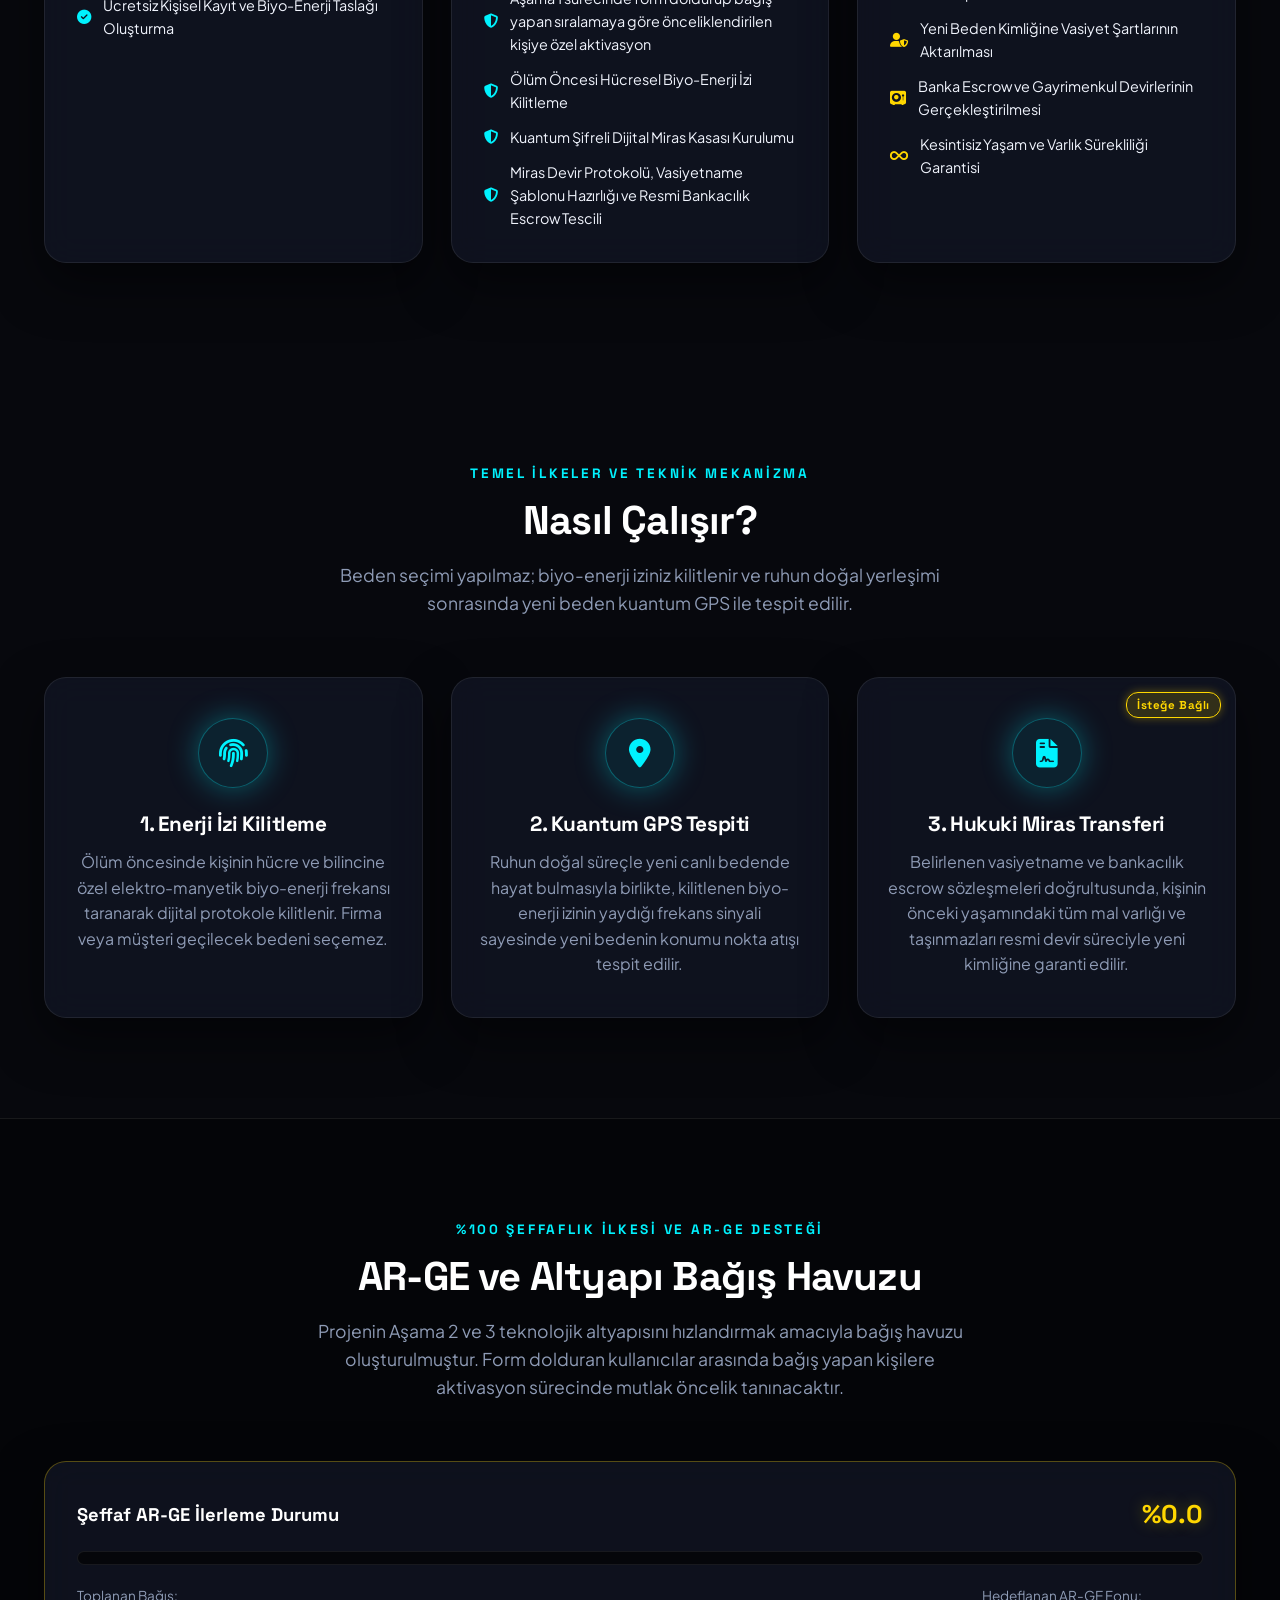
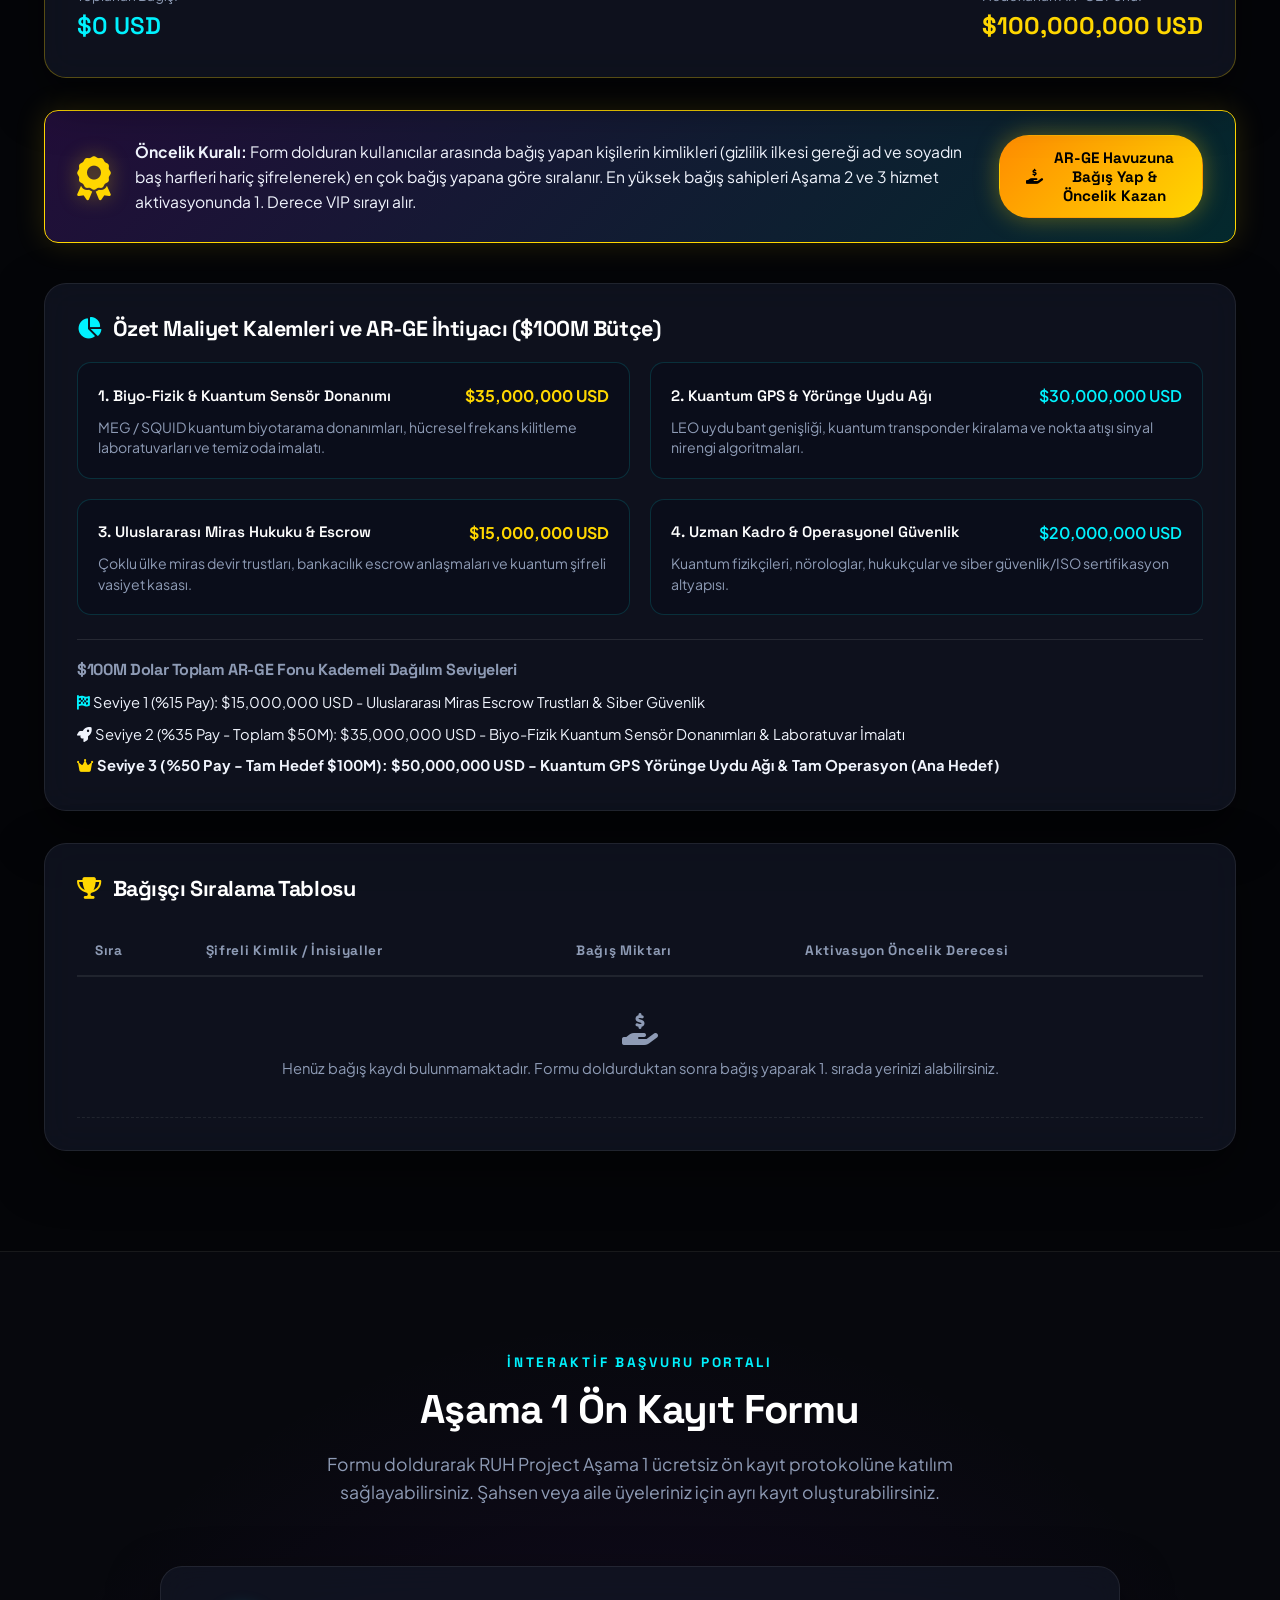
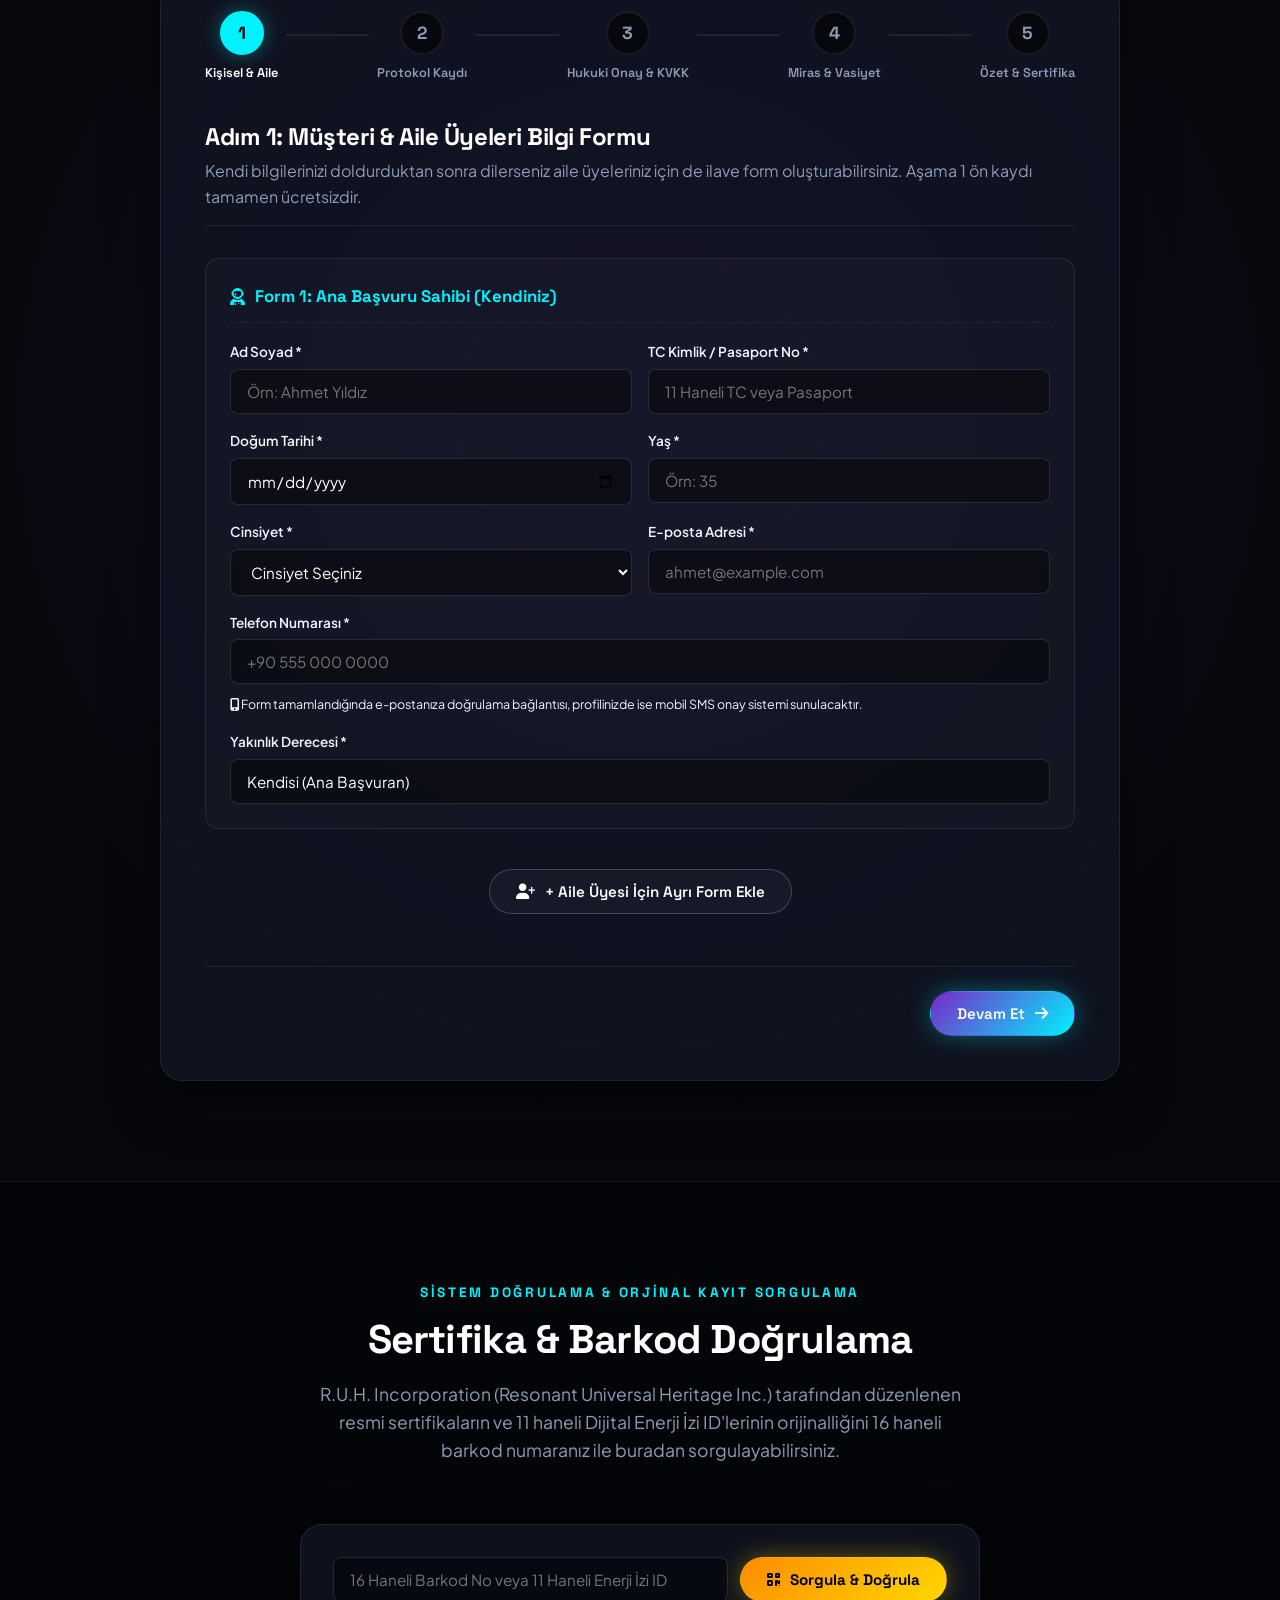
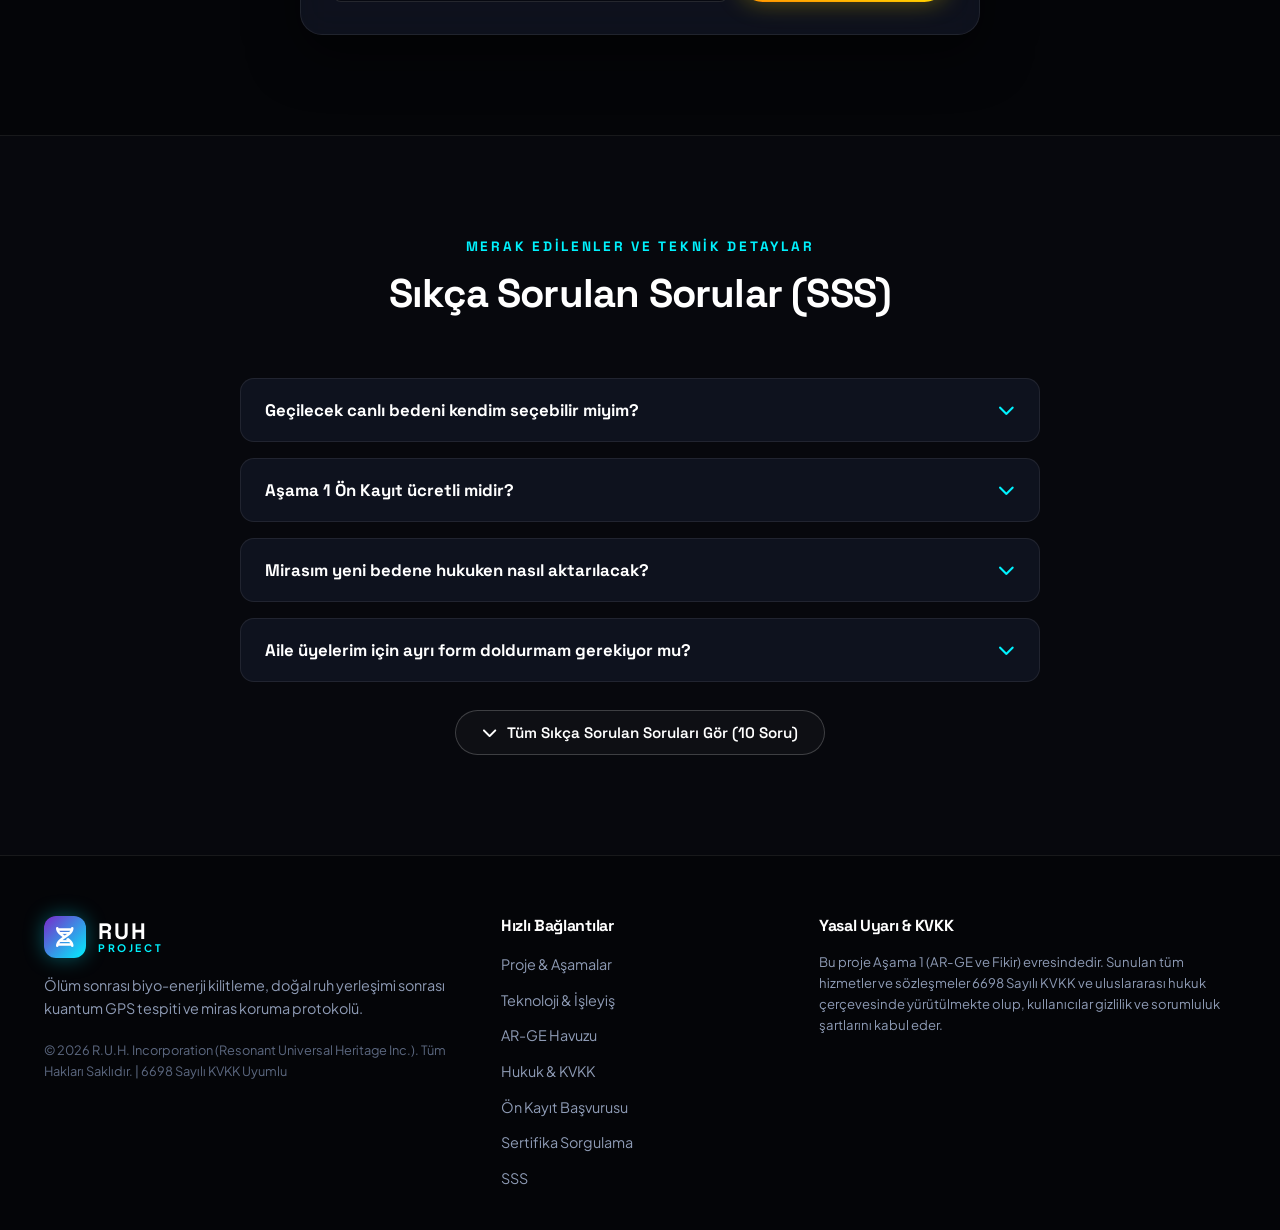
==== commit d006585c: "fix: Fix PDF black screen issue with Base64 QR pre-fetch and update button label to Sertifikayı İndi" ====
--- a/index.html
+++ b/index.html
@@ -1070,7 +1070,7 @@
                 </div>
             </div>
             <div class="modal-footer">
-                <button class="btn btn-outline" id="printCertBtn"><i class="fa-solid fa-print"></i> <span data-i18n="btnPrint">Sertifikayı Yazdır / PDF İndir</span></button>
+                <button class="btn btn-outline" id="printCertBtn"><i class="fa-solid fa-download"></i> <span data-i18n="btnPrint">Sertifikayı İndir</span></button>
                 <button class="btn btn-glow" id="finishModalBtn"><i class="fa-solid fa-check"></i> <span data-i18n="btnClose">Kapat</span></button>
             </div>
         </div>
--- a/style.css
+++ b/style.css
@@ -2238,7 +2238,8 @@
 /* --- A4 LANDSCAPE INTERNATIONAL CERTIFICATE SYSTEM --- */
 .printable-cert {
     position: relative;
-    background: radial-gradient(ellipse at center, #0d1627 0%, #06080e 100%);
+    background-color: #070913 !important;
+    background-image: radial-gradient(ellipse at center, #0d1627 0%, #06080e 100%) !important;
     border: 3px double #d4af37;
     outline: 1px solid rgba(212, 175, 55, 0.3);
     outline-offset: 6px;
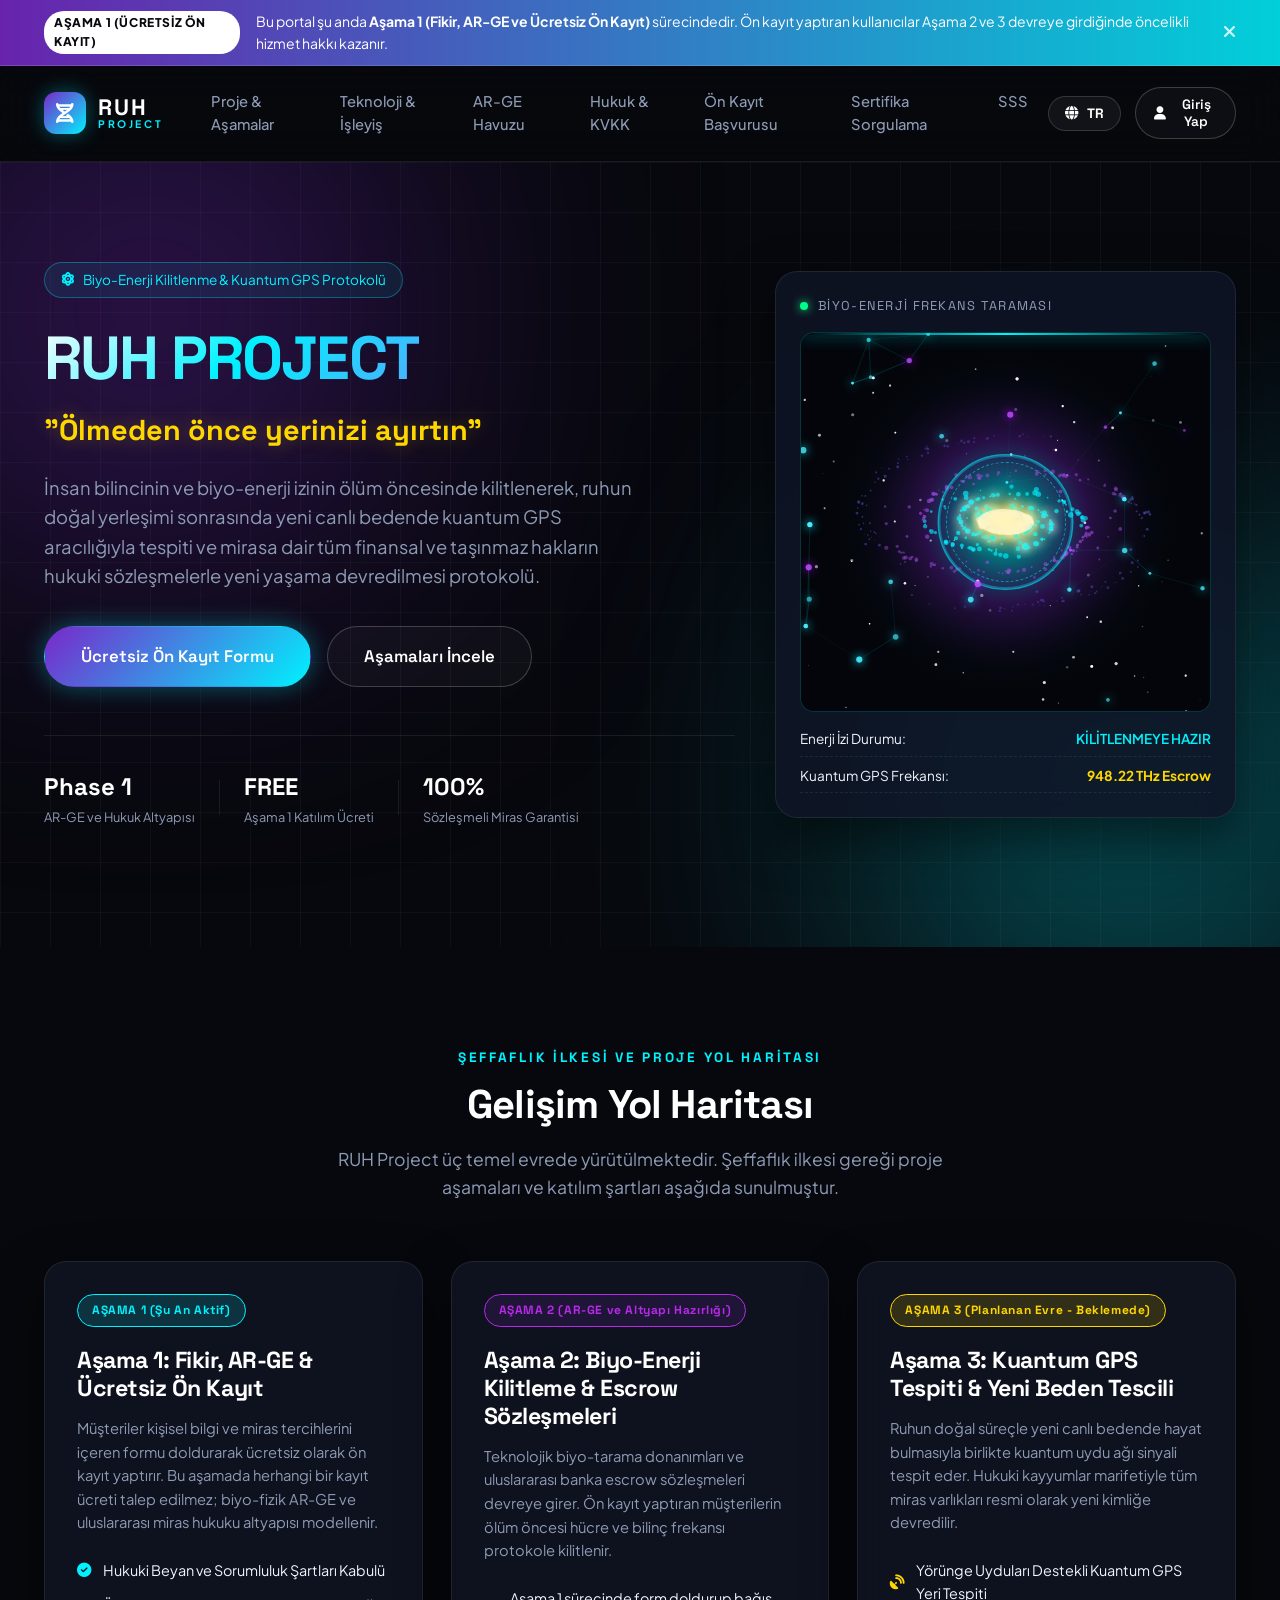
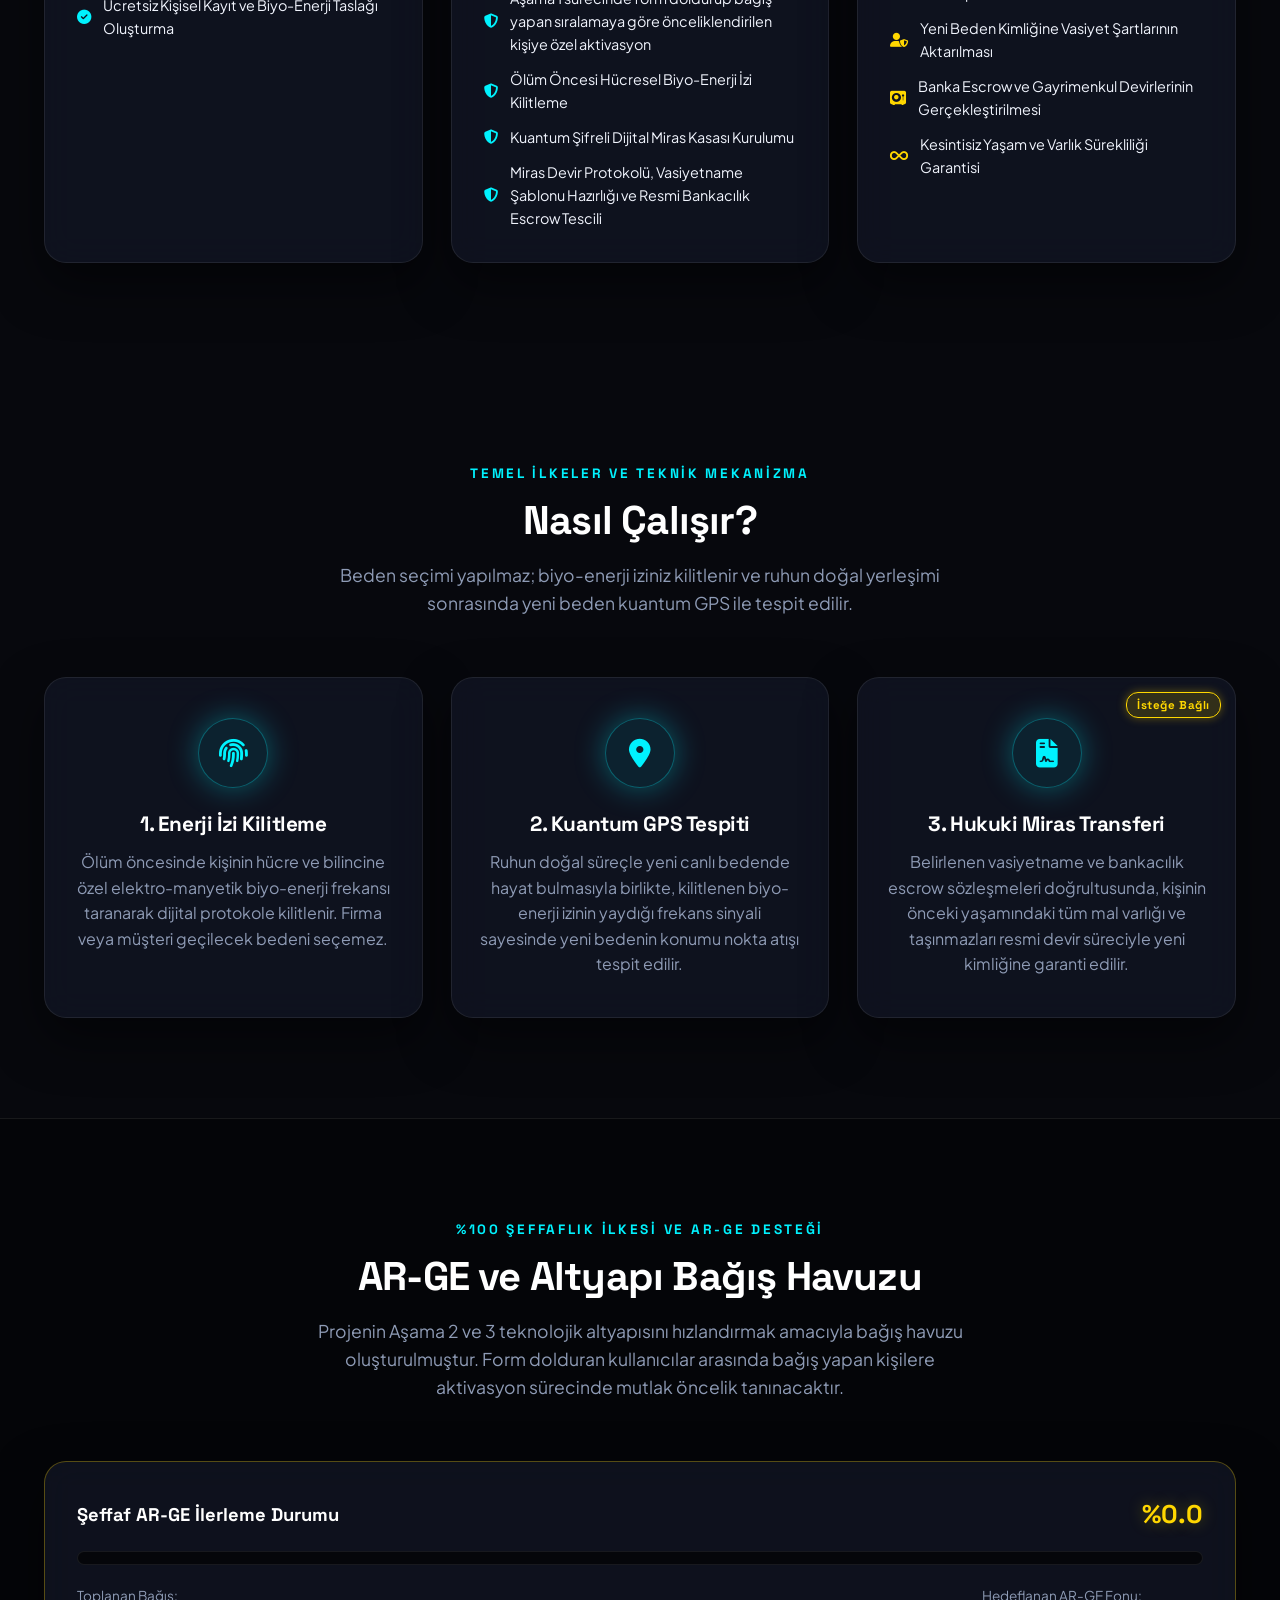
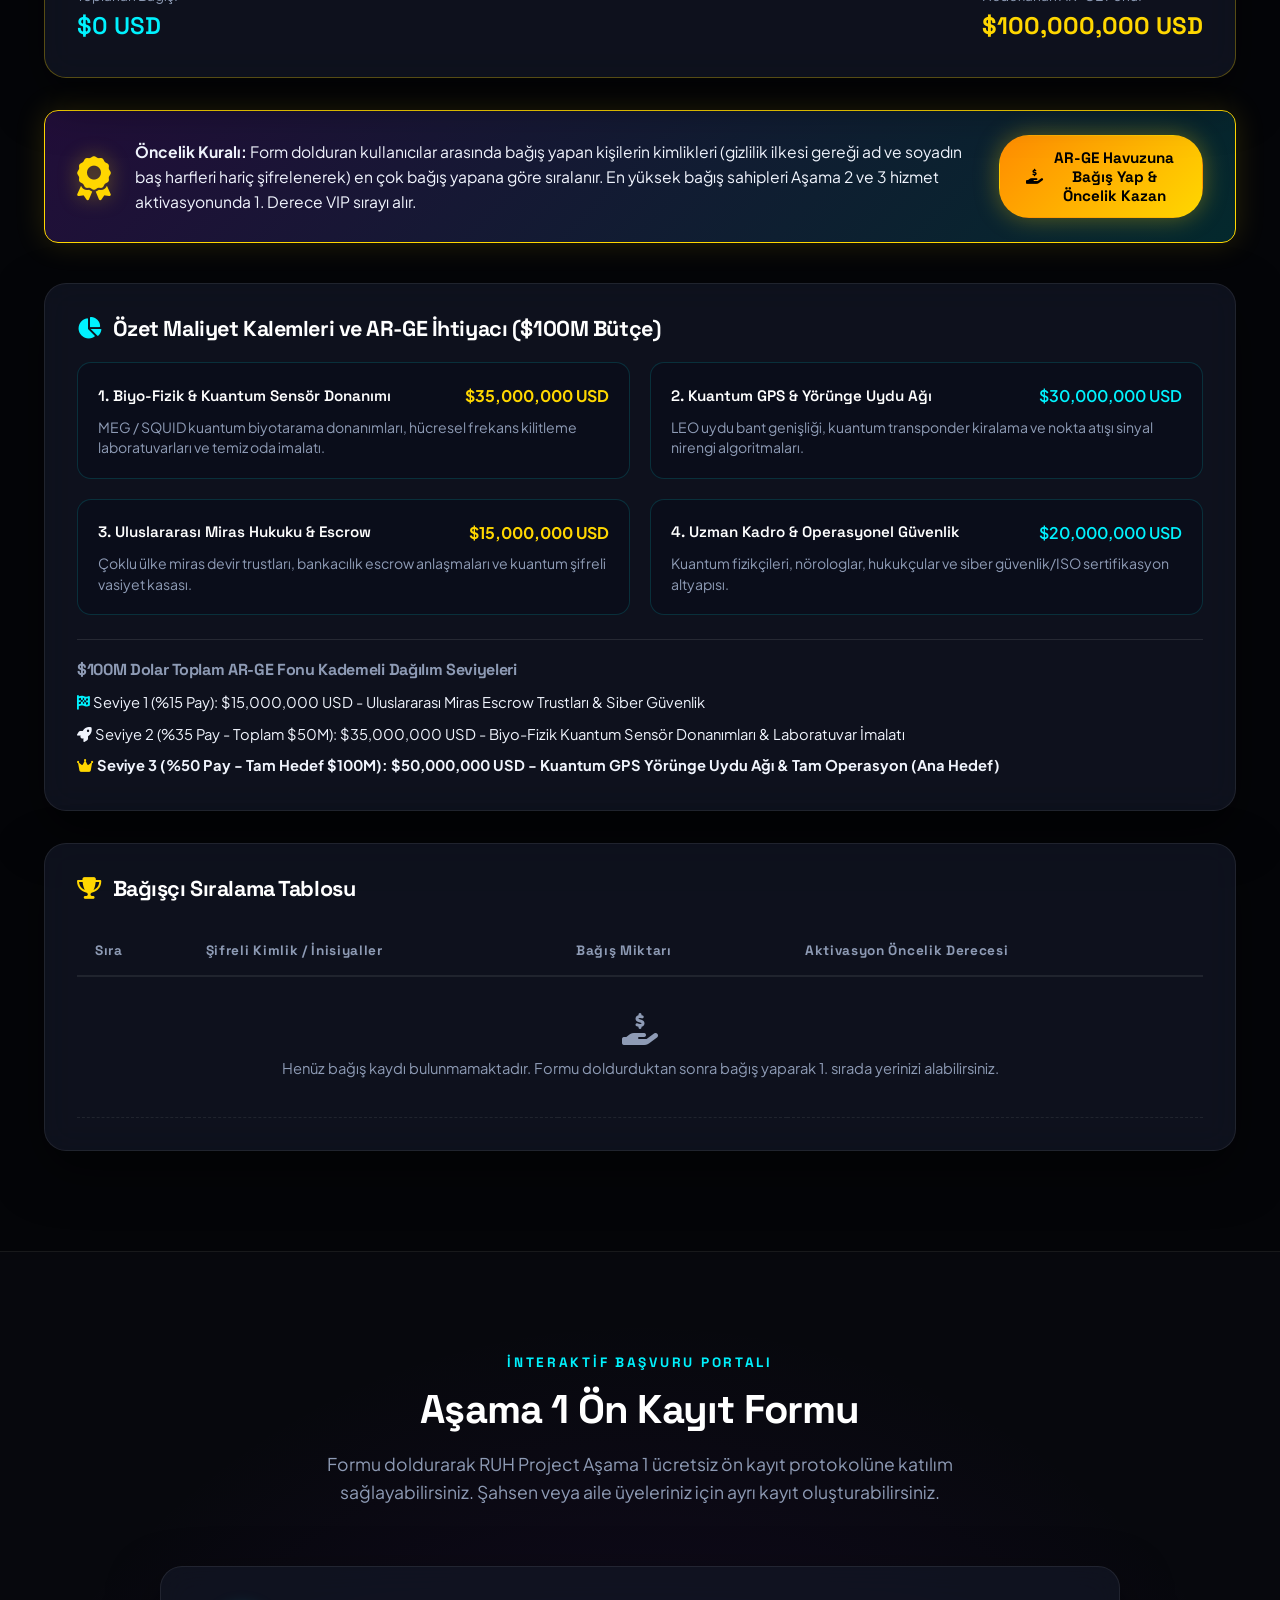
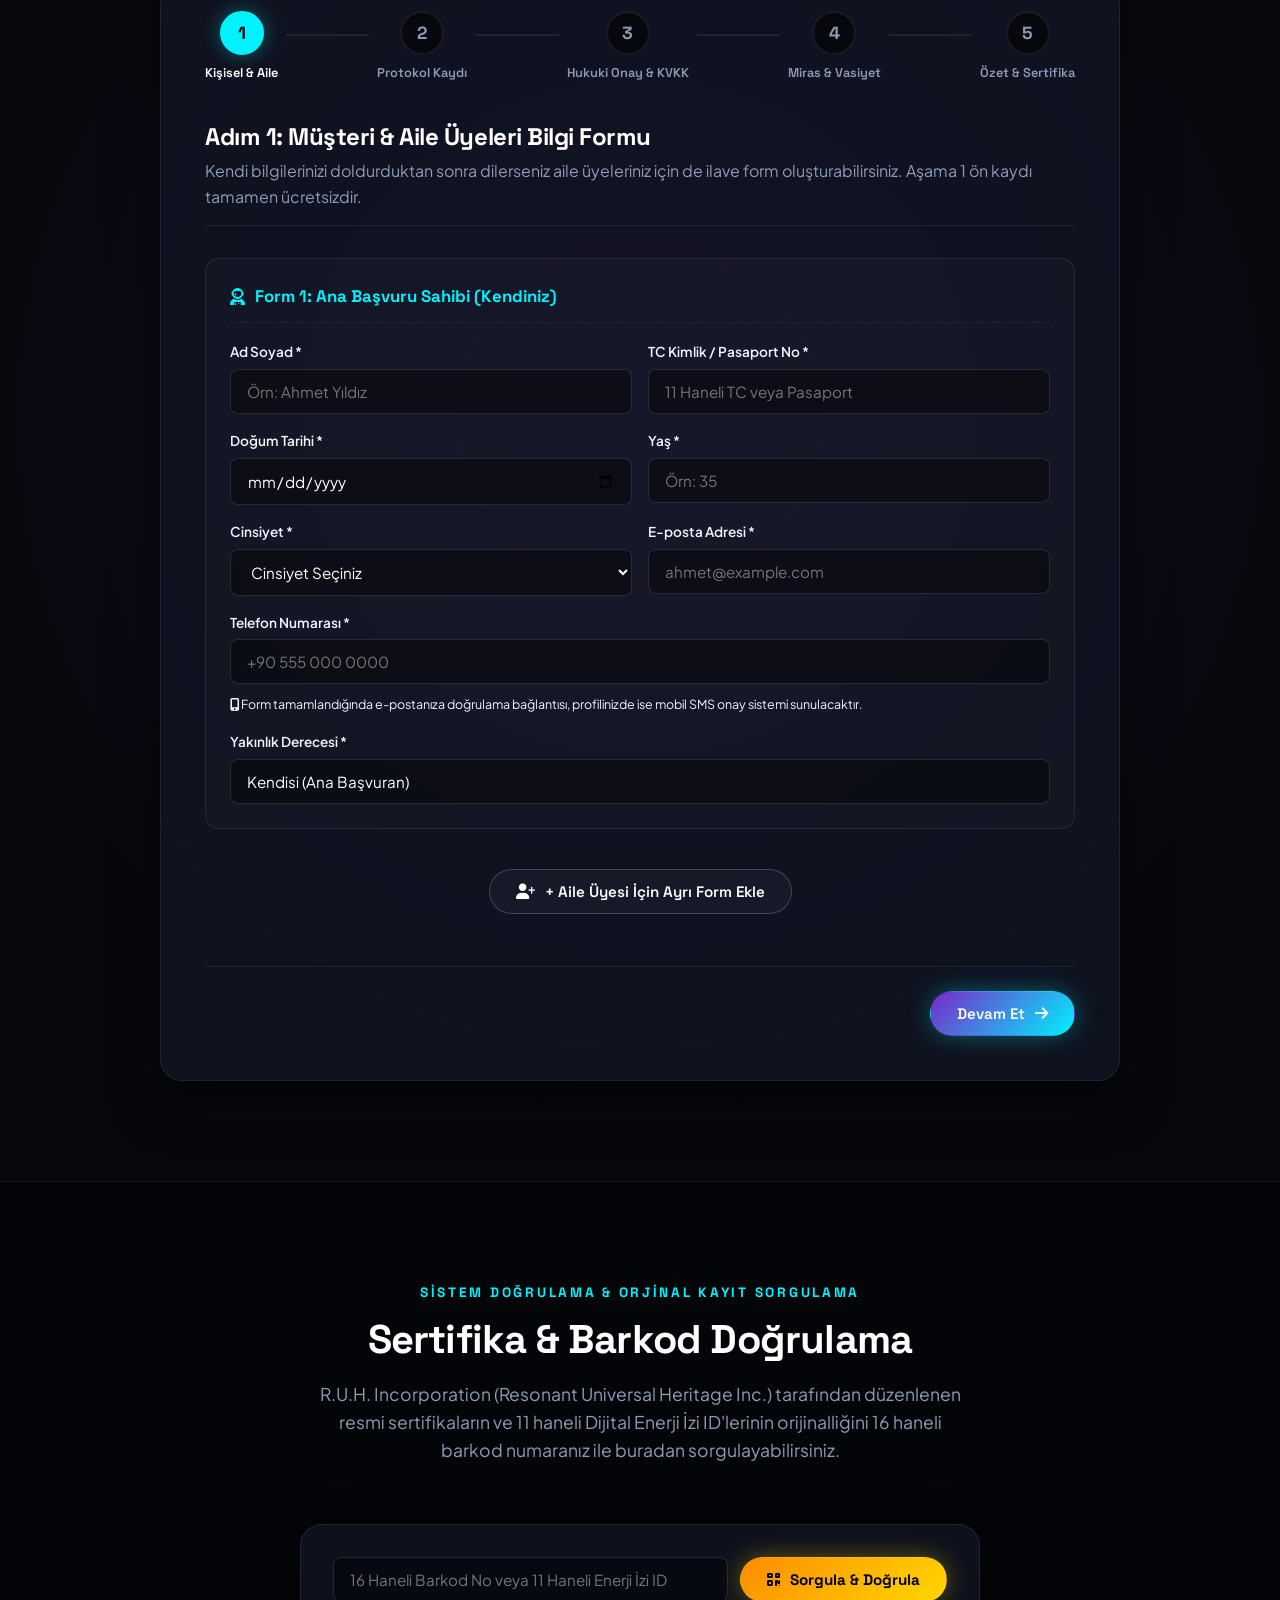
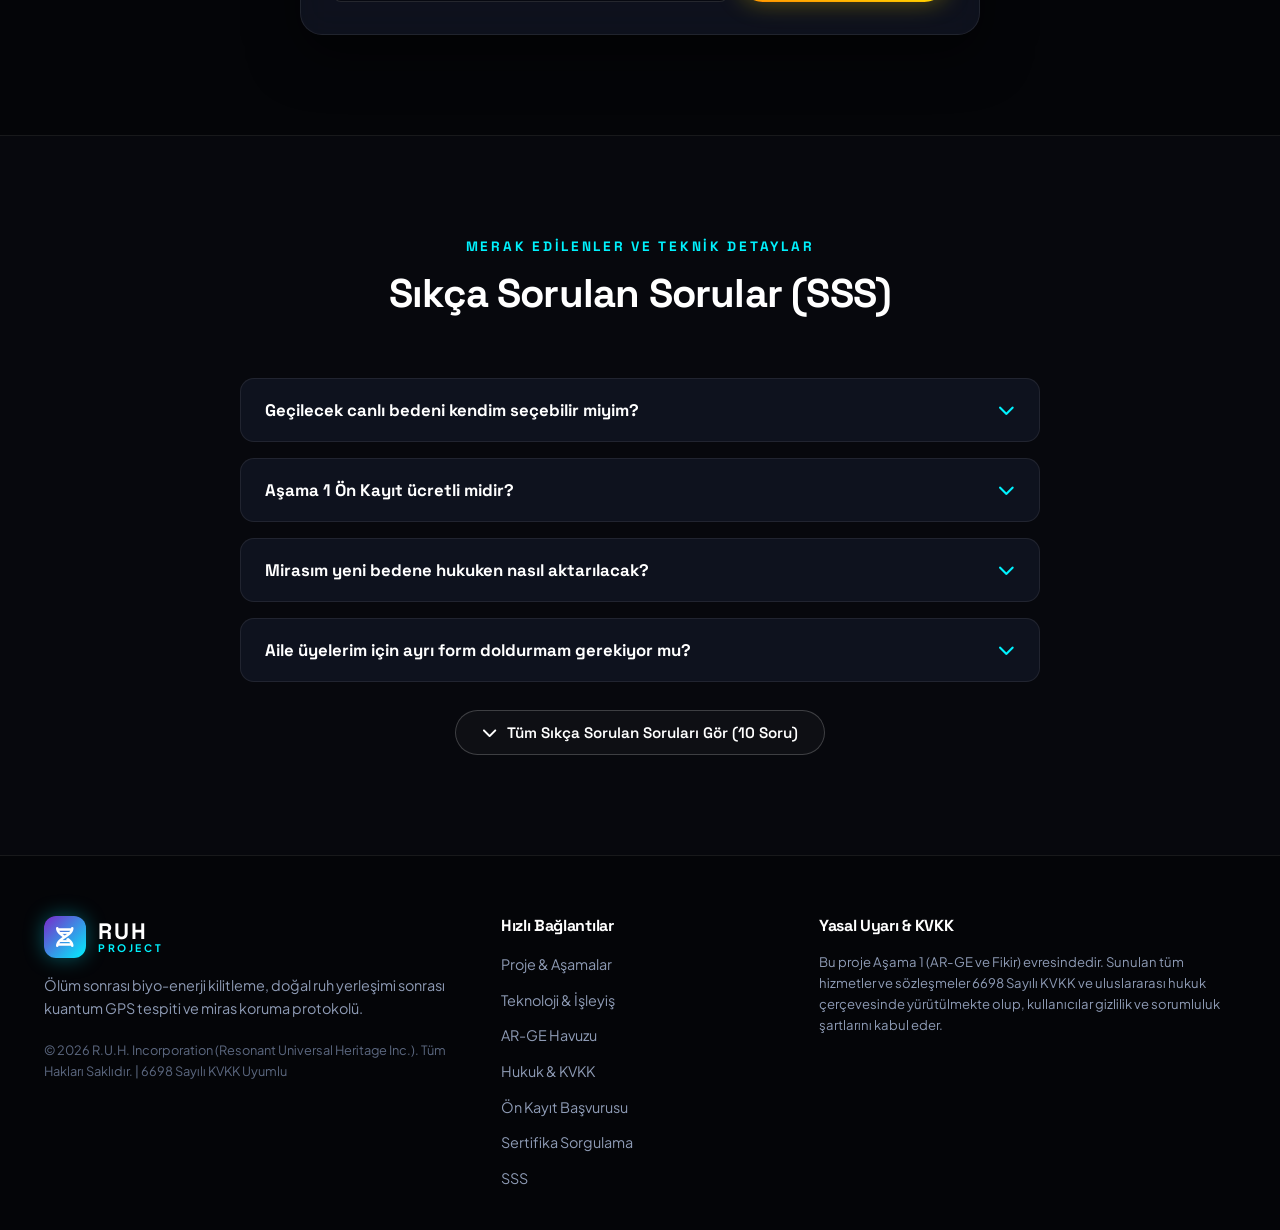
==== commit a6694dd9: "feat: Add Admin Panel modal with CSV export and refine custom alert modal UI" ====
--- a/index.html
+++ b/index.html
@@ -682,16 +682,26 @@
 
                             <!-- Account Password Creation Fields -->
                             <div class="form-group" style="margin-bottom: 16px;">
-                                <label data-i18n="lblCreatePassword">Kullanıcı Şifresi Oluştur (Sosyal Medya Güvenlik Kuralları) *</label>
-                                <input type="password" class="form-control" id="regPassword" placeholder="Örn: Ruh2026!" data-i18n-placeholder="phPassword" required>
+                                <label data-i18n="lblCreatePassword">Kullanıcı Şifresi Oluştur *</label>
+                                <div class="password-input-wrapper" style="position: relative;">
+                                    <input type="password" class="form-control" id="regPassword" name="new-password" autocomplete="new-password" placeholder="Örn: Ruh2026!" data-i18n-placeholder="phPassword" required style="padding-right: 44px;">
+                                    <button type="button" class="btn-toggle-password" data-target="regPassword" aria-label="Şifreyi Göster/Gizle" title="Şifreyi Göster/Gizle" style="position: absolute; right: 12px; top: 50%; transform: translateY(-50%); background: none; border: none; color: var(--text-muted); cursor: pointer; padding: 4px; font-size: 1rem; transition: color 0.2s;">
+                                        <i class="fa-solid fa-eye"></i>
+                                    </button>
+                                </div>
                                 <p class="form-hint" style="margin-top: 6px; font-size: 0.82rem; color: var(--text-muted);">
                                     <i class="fa-solid fa-shield"></i> En az 8 karakter, 1 büyük harf, 1 küçük harf ve 1 rakam içermelidir.
                                 </p>
                             </div>
 
                             <div class="form-group" style="margin-bottom: 24px;">
-                                <label data-i18n="lblConfirmPassword">Şifreyi Tekrar Girin (Onay) *</label>
-                                <input type="password" class="form-control" id="regPasswordConfirm" placeholder="Şifrenizi tekrar giriniz" data-i18n-placeholder="phConfirmPassword" required>
+                                <label data-i18n="lblConfirmPassword">Şifreyi Tekrar Girin *</label>
+                                <div class="password-input-wrapper" style="position: relative;">
+                                    <input type="password" class="form-control" id="regPasswordConfirm" name="new-password-confirm" autocomplete="new-password" placeholder="Şifrenizi tekrar giriniz" data-i18n-placeholder="phConfirmPassword" required style="padding-right: 44px;">
+                                    <button type="button" class="btn-toggle-password" data-target="regPasswordConfirm" aria-label="Şifreyi Göster/Gizle" title="Şifreyi Göster/Gizle" style="position: absolute; right: 12px; top: 50%; transform: translateY(-50%); background: none; border: none; color: var(--text-muted); cursor: pointer; padding: 4px; font-size: 1rem; transition: color 0.2s;">
+                                        <i class="fa-solid fa-eye"></i>
+                                    </button>
+                                </div>
                                 <span id="passMatchStatus" style="font-size: 0.82rem; margin-top: 6px; display: block; font-weight: 600;"></span>
                             </div>
 
@@ -1118,14 +1128,19 @@
                 <button class="modal-close" id="closeLoginModalBtn" aria-label="Kapat / Close Modal">&times;</button>
             </div>
             <div class="modal-body">
-                <form id="loginForm" onsubmit="return false;">
+                <form id="loginForm" method="POST" action="javascript:void(0);">
                     <div class="form-group" style="margin-bottom: 18px;">
                         <label data-i18n="lblLoginEmail">E-posta Adresi *</label>
-                        <input type="email" class="form-control" id="loginEmail" placeholder="Kayıtlı E-posta Adresiniz" data-i18n-placeholder="phLoginEmail" required>
+                        <input type="email" class="form-control" id="loginEmail" name="username" autocomplete="username email" placeholder="Kayıtlı E-posta Adresiniz" data-i18n-placeholder="phLoginEmail" required>
                     </div>
                     <div class="form-group" style="margin-bottom: 16px;">
                         <label data-i18n="lblLoginPass">Şifre *</label>
-                        <input type="password" class="form-control" id="loginPassword" placeholder="Kullanıcı Şifreniz" data-i18n-placeholder="phLoginPass" required>
+                        <div class="password-input-wrapper" style="position: relative;">
+                            <input type="password" class="form-control" id="loginPassword" name="password" autocomplete="current-password" placeholder="Kullanıcı Şifreniz" data-i18n-placeholder="phLoginPass" required style="padding-right: 44px;">
+                            <button type="button" class="btn-toggle-password" data-target="loginPassword" aria-label="Şifreyi Göster/Gizle" title="Şifreyi Göster/Gizle" style="position: absolute; right: 12px; top: 50%; transform: translateY(-50%); background: none; border: none; color: var(--text-muted); cursor: pointer; padding: 4px; font-size: 1rem; transition: color 0.2s;">
+                                <i class="fa-solid fa-eye"></i>
+                            </button>
+                        </div>
                     </div>
                     <div style="display: flex; justify-content: space-between; align-items: center; margin-bottom: 22px;">
                         <label style="display: flex; align-items: center; gap: 8px; font-size: 0.88rem; cursor: pointer; color: var(--text-muted); margin: 0;">
@@ -1134,7 +1149,7 @@
                         </label>
                         <a href="#" id="forgotPassLink" style="font-size: 0.88rem; color: var(--color-cyan); text-decoration: none;" data-i18n="btnForgotPass">Şifremi Unuttum?</a>
                     </div>
-                    <button type="button" class="btn btn-glow" id="submitLoginBtn" style="width: 100%;">
+                    <button type="submit" class="btn btn-glow" id="submitLoginBtn" style="width: 100%;">
                         <i class="fa-solid fa-key"></i> <span data-i18n="btnLoginSubmit">Oturum Aç</span>
                     </button>
                 </form>
@@ -1236,6 +1251,91 @@
         </div>
     </div>
 
+    <!-- System Admin Dashboard Modal -->
+    <div class="modal-backdrop" id="adminModal" role="dialog" aria-modal="true" aria-labelledby="adminModalTitle">
+        <div class="modal-dialog" style="max-width: 1050px; width: 95%;">
+            <div class="modal-header" style="border-bottom: 1px solid rgba(255, 215, 0, 0.3);">
+                <h3 id="adminModalTitle" style="color: var(--color-gold);">
+                    <i class="fa-solid fa-user-shield highlight-gold"></i>
+                    <span data-i18n="adminModalTitle">RUH Project - Sistem Yönetici & Kayıt Kontrol Paneli</span>
+                </h3>
+                <button class="modal-close" id="closeAdminModalBtn" aria-label="Kapat / Close Modal">&times;</button>
+            </div>
+            <div class="modal-body" style="padding: 24px;">
+                <!-- Admin Top Statistics Cards -->
+                <div class="grid grid-4 admin-stats-grid" style="gap: 16px; margin-bottom: 24px;">
+                    <div class="cyber-card admin-stat-card" style="padding: 18px; text-align: center; border-color: rgba(0, 242, 254, 0.3);">
+                        <div style="font-size: 0.78rem; color: var(--text-muted); font-weight: 700; letter-spacing: 0.05em;" data-i18n="adminStatUsers">TOPLAM KAYITLI KULLANICI</div>
+                        <div id="adminTotalUsers" style="font-size: 2rem; font-weight: 800; color: var(--color-primary); margin-top: 4px;" class="font-heading">0</div>
+                    </div>
+                    <div class="cyber-card admin-stat-card" style="padding: 18px; text-align: center; border-color: rgba(255, 215, 0, 0.3);">
+                        <div style="font-size: 0.78rem; color: var(--text-muted); font-weight: 700; letter-spacing: 0.05em;" data-i18n="adminStatCerts">TESCİLLİ SERTİFİKA SAYISI</div>
+                        <div id="adminTotalCerts" style="font-size: 2rem; font-weight: 800; color: var(--color-gold); margin-top: 4px;" class="font-heading">0</div>
+                    </div>
+                    <div class="cyber-card admin-stat-card" style="padding: 18px; text-align: center; border-color: rgba(0, 255, 136, 0.3);">
+                        <div style="font-size: 0.78rem; color: var(--text-muted); font-weight: 700; letter-spacing: 0.05em;" data-i18n="adminStatPhone">DOĞRULANMIŞ TELEFONLAR</div>
+                        <div id="adminVerifiedPhone" style="font-size: 2rem; font-weight: 800; color: #00ff88; margin-top: 4px;" class="font-heading">0</div>
+                    </div>
+                    <div class="cyber-card admin-stat-card" style="padding: 18px; text-align: center; border-color: rgba(121, 40, 202, 0.4);">
+                        <div style="font-size: 0.78rem; color: var(--text-muted); font-weight: 700; letter-spacing: 0.05em;" data-i18n="adminStatDonations">TOPLAM BAĞIŞ TUTARI</div>
+                        <div id="adminTotalDonations" style="font-size: 2rem; font-weight: 800; color: #b57edc; margin-top: 4px;" class="font-heading">$0</div>
+                    </div>
+                </div>
+
+                <!-- Admin Action Toolbar -->
+                <div class="admin-toolbar" style="display: flex; gap: 14px; justify-content: space-between; align-items: center; margin-bottom: 20px; flex-wrap: wrap;">
+                    <div style="position: relative; flex: 1; min-width: 260px;">
+                        <i class="fa-solid fa-magnifying-glass" style="position: absolute; left: 14px; top: 50%; transform: translateY(-50%); color: var(--text-muted);"></i>
+                        <input type="text" id="adminSearchInput" class="form-control" placeholder="Kayıtlarda Ara (Ad, E-posta, TC, Enerji ID, Barkod...)" data-i18n-placeholder="phAdminSearch" style="padding-left: 40px; border-color: rgba(0, 242, 254, 0.3);">
+                    </div>
+                    <div style="display: flex; gap: 10px; flex-wrap: wrap;">
+                        <button type="button" class="btn btn-outline btn-sm" id="btnAdminExportCsv" style="border-color: var(--color-primary); color: var(--color-primary);">
+                            <i class="fa-solid fa-file-csv"></i> <span data-i18n="btnAdminExportCsv">CSV Olarak İndir</span>
+                        </button>
+                        <button type="button" class="btn btn-outline btn-sm" id="btnAdminResetAll" style="border-color: rgba(255, 80, 80, 0.6); color: #ff6b6b; background: rgba(255, 80, 80, 0.08);">
+                            <i class="fa-solid fa-trash-can"></i> <span data-i18n="btnAdminResetAll">Tüm Kayıtları Sıfırla</span>
+                        </button>
+                    </div>
+                </div>
+
+                <!-- Users List Table Container -->
+                <div class="admin-table-wrapper" style="overflow-x: auto; max-height: 440px; border: 1px solid var(--border-color); border-radius: var(--radius-md); background: rgba(10, 14, 26, 0.95);">
+                    <table class="admin-table" style="width: 100%; border-collapse: collapse; text-align: left; font-size: 0.88rem;">
+                        <thead style="position: sticky; top: 0; background: #121624; z-index: 10; border-bottom: 1px solid rgba(0, 242, 254, 0.3);">
+                            <tr>
+                                <th style="padding: 12px 14px; color: var(--color-primary);">#</th>
+                                <th style="padding: 12px 14px; color: var(--text-main);" data-i18n="thAdminName">Ad Soyad</th>
+                                <th style="padding: 12px 14px; color: var(--text-main);" data-i18n="thAdminEmail">E-posta</th>
+                                <th style="padding: 12px 14px; color: var(--text-main);" data-i18n="thAdminPhone">Telefon</th>
+                                <th style="padding: 12px 14px; color: var(--text-main);" data-i18n="thAdminIdentity">TC / Pasaport</th>
+                                <th style="padding: 12px 14px; color: var(--color-primary);" data-i18n="thAdminEnergyId">Enerji ID</th>
+                                <th style="padding: 12px 14px; color: var(--color-gold);" data-i18n="thAdminBarcode">Barkod No</th>
+                                <th style="padding: 12px 14px; color: var(--text-main);" data-i18n="thAdminInheritance">Miras Escrow</th>
+                                <th style="padding: 12px 14px; color: var(--text-main);" data-i18n="thAdminDate">Kayıt Tarihi</th>
+                                <th style="padding: 12px 14px; text-align: center; color: var(--text-main);" data-i18n="thAdminActions">İşlemler</th>
+                            </tr>
+                        </thead>
+                        <tbody id="adminUsersTableBody">
+                            <!-- Dynamic rows -->
+                        </tbody>
+                    </table>
+                </div>
+            </div>
+            <div class="modal-footer" style="justify-content: space-between; align-items: center; gap: 12px; flex-wrap: wrap;">
+                <button type="button" class="btn btn-outline btn-sm" id="adminLogoutBtn" style="border-color: rgba(255, 80, 80, 0.6); color: #ff6b6b; background: rgba(255, 80, 80, 0.08);">
+                    <i class="fa-solid fa-right-from-bracket"></i> <span data-i18n="btnLogout">Oturumu Kapat</span>
+                </button>
+                <div style="font-size: 0.85rem; color: var(--text-muted);">
+                    <i class="fa-solid fa-shield-halved highlight-gold"></i> <span data-i18n="adminFooterNotice">R.U.H. Incorporation Yüksek Güvenlikli Yönetici Paneli</span>
+                </div>
+                <button type="button" class="btn btn-glow btn-sm" id="closeAdminModalFooterBtn">
+                    <i class="fa-solid fa-xmark"></i> <span data-i18n="btnClose">Kapat</span>
+                </button>
+            </div>
+        </div>
+    </div>
+
+
     <!-- Custom Cyber Validation Warning Modal -->
     <div class="modal-backdrop" id="validationAlertModal" role="dialog" aria-modal="true" aria-labelledby="validationModalTitle">
         <div class="modal-dialog" style="max-width: 440px; text-align: center; border-color: #ff3366; box-shadow: 0 0 35px rgba(255, 51, 102, 0.35);">
--- a/style.css
+++ b/style.css
@@ -603,7 +603,7 @@
 .canvas-wrapper {
     position: relative;
     width: 100%;
-    height: 260px;
+    height: 380px;
     border-radius: var(--radius-md);
     overflow: hidden;
     background: #040509;
@@ -1973,7 +1973,7 @@
     }
 
     .canvas-wrapper {
-        height: 210px;
+        height: 300px;
     }
 
     .inheritance-choice-box {
@@ -2554,4 +2554,40 @@
     text-shadow: 0 1px 0 rgba(255,255,255,0.3);
 }
 
-
+/* --- Admin Panel Styling --- */
+.admin-table-wrapper::-webkit-scrollbar {
+    width: 6px;
+    height: 6px;
+}
+
+.admin-table-wrapper::-webkit-scrollbar-track {
+    background: rgba(4, 5, 9, 0.8);
+}
+
+.admin-table-wrapper::-webkit-scrollbar-thumb {
+    background: rgba(0, 242, 254, 0.3);
+    border-radius: 4px;
+}
+
+.admin-table-wrapper::-webkit-scrollbar-thumb:hover {
+    background: var(--color-primary);
+}
+
+@media (max-width: 768px) {
+    .admin-stats-grid {
+        grid-template-columns: repeat(2, 1fr) !important;
+    }
+}
+
+@media (max-width: 480px) {
+    .admin-stats-grid {
+        grid-template-columns: 1fr !important;
+    }
+}
+
+.btn-toggle-password:hover {
+    color: var(--color-primary) !important;
+}
+
+
+
